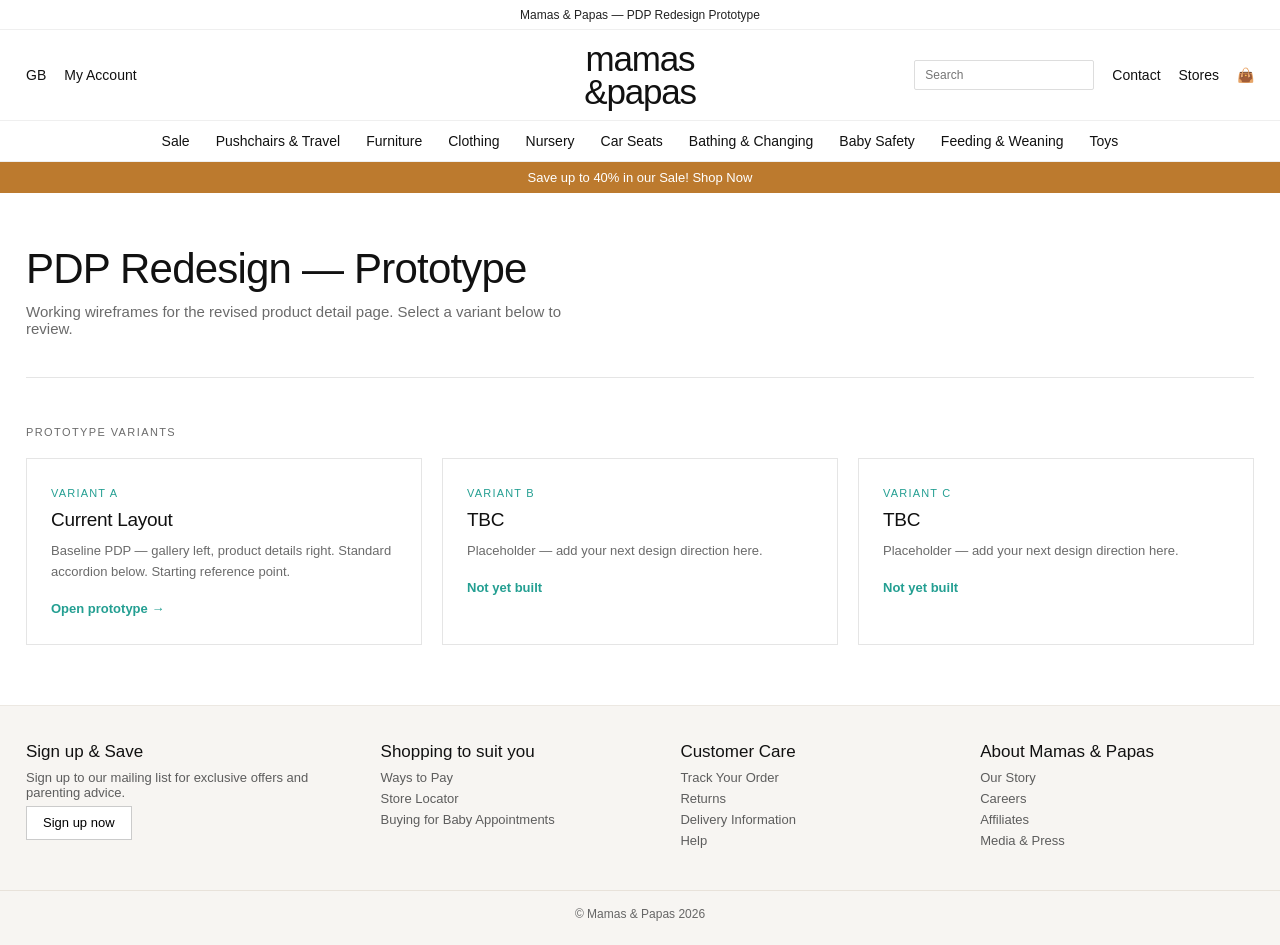
==== index.html @ 8c31c25a "Initial scaffold: shell + PDP wireframe Extracted M&P brand shell (header, nav, footer, minicart) fr" ====
<!doctype html>
<html lang="en">
  <head>
    <meta charset="UTF-8" />
    <meta name="viewport" content="width=device-width, initial-scale=1.0" />
    <title>PDP Redesign – Mamas &amp; Papas Prototype</title>
    <link rel="stylesheet" href="./styles.css" />
    <style>
      .hub-hero {
        padding: 52px 0 40px;
        border-bottom: 1px solid var(--line);
        margin-bottom: 48px;
      }
      .hub-hero h1 {
        font-size: 42px;
        font-weight: 400;
        letter-spacing: -0.8px;
        margin: 0 0 10px;
      }
      .hub-hero p {
        font-size: 15px;
        color: var(--muted);
        margin: 0;
        max-width: 560px;
      }
      .hub-label {
        font-size: 11px;
        text-transform: uppercase;
        letter-spacing: 1.4px;
        color: var(--muted);
        margin-bottom: 20px;
      }
      .variant-grid {
        display: grid;
        grid-template-columns: repeat(3, 1fr);
        gap: 20px;
        margin-bottom: 60px;
      }
      .variant-card {
        border: 1px solid var(--line);
        padding: 28px 24px;
        display: block;
        color: inherit;
        transition: border-color 150ms, box-shadow 150ms;
      }
      .variant-card:hover {
        border-color: var(--teal);
        box-shadow: 0 2px 12px rgba(59,183,169,0.1);
      }
      .variant-card-label {
        font-size: 11px;
        text-transform: uppercase;
        letter-spacing: 1.2px;
        color: var(--teal-dark);
        margin-bottom: 10px;
      }
      .variant-card h3 {
        font-size: 19px;
        font-weight: 500;
        margin: 0 0 10px;
        letter-spacing: -0.3px;
      }
      .variant-card p {
        font-size: 13px;
        color: var(--muted);
        margin: 0;
        line-height: 1.6;
      }
      .variant-card-arrow {
        margin-top: 18px;
        font-size: 13px;
        color: var(--teal-dark);
        font-weight: 600;
      }
      @media (max-width: 768px) {
        .variant-grid { grid-template-columns: 1fr; }
        .hub-hero h1 { font-size: 28px; }
      }
    </style>
  </head>
  <body>
    <div class="site-shell">
      <div class="top-strip">Mamas &amp; Papas — PDP Redesign Prototype</div>
      <header class="header-main">
        <div class="header-left">
          <span>GB</span>
          <span>My Account</span>
        </div>
        <a href="./index.html" class="mobile-hamburger" aria-label="Home">☰</a>
        <div class="site-logo">mamas<br />&papas</div>
        <div class="header-right">
          <span class="mobile-search-icon">🔍</span>
          <input class="search-box" placeholder="Search" />
          <span>Contact</span>
          <span>Stores</span>
          <span class="header-bag-link" data-open-bag-drawer aria-label="View bag">👜</span>
        </div>
      </header>
      <nav class="mega-nav">
        <div class="row">
          <a href="#">Sale</a>
          <a href="#">Pushchairs &amp; Travel</a>
          <a href="#">Furniture</a>
          <a href="#">Clothing</a>
          <a href="#">Nursery</a>
          <a href="#">Car Seats</a>
          <a href="#">Bathing &amp; Changing</a>
          <a href="#">Baby Safety</a>
          <a href="#">Feeding &amp; Weaning</a>
          <a href="#">Toys</a>
        </div>
      </nav>
      <div class="sale-strip">Save up to 40% in our Sale! Shop Now</div>

      <main class="container">
        <div class="hub-hero">
          <h1>PDP Redesign — Prototype</h1>
          <p>Working wireframes for the revised product detail page. Select a variant below to review.</p>
        </div>

        <div class="hub-label">Prototype variants</div>
        <div class="variant-grid">
          <a href="./pdp.html" class="variant-card">
            <div class="variant-card-label">Variant A</div>
            <h3>Current Layout</h3>
            <p>Baseline PDP — gallery left, product details right. Standard accordion below. Starting reference point.</p>
            <div class="variant-card-arrow">Open prototype →</div>
          </a>
          <a href="./pdp-b.html" class="variant-card">
            <div class="variant-card-label">Variant B</div>
            <h3>TBC</h3>
            <p>Placeholder — add your next design direction here.</p>
            <div class="variant-card-arrow">Not yet built</div>
          </a>
          <a href="./pdp-c.html" class="variant-card">
            <div class="variant-card-label">Variant C</div>
            <h3>TBC</h3>
            <p>Placeholder — add your next design direction here.</p>
            <div class="variant-card-arrow">Not yet built</div>
          </a>
        </div>
      </main>

      <footer class="footer">
        <div class="footer-top">
          <div>
            <h4>Sign up &amp; Save</h4>
            <p>Sign up to our mailing list for exclusive offers and parenting advice.</p>
            <button class="pill">Sign up now</button>
          </div>
          <div>
            <h4>Shopping to suit you</h4>
            <ul>
              <li>Ways to Pay</li>
              <li>Store Locator</li>
              <li>Buying for Baby Appointments</li>
            </ul>
          </div>
          <div>
            <h4>Customer Care</h4>
            <ul>
              <li>Track Your Order</li>
              <li>Returns</li>
              <li>Delivery Information</li>
              <li>Help</li>
            </ul>
          </div>
          <div>
            <h4>About Mamas &amp; Papas</h4>
            <ul>
              <li>Our Story</li>
              <li>Careers</li>
              <li>Affiliates</li>
              <li>Media &amp; Press</li>
            </ul>
          </div>
        </div>
        <div class="footer-bottom">© Mamas &amp; Papas 2026</div>
      </footer>
    </div>

    <div class="drawer-overlay" data-close-drawer></div>

    <aside class="bag-drawer">
      <header>
        <span>In My Bag</span>
        <button class="icon-btn" data-close-drawer aria-label="Close">×</button>
      </header>
      <div class="drawer-items">
        <p class="drawer-empty">Your bag is empty.</p>
      </div>
      <div class="drawer-footer">
        <div class="totals">
          <div class="row" style="font-size: 20px"><strong>Total:</strong><strong>£0.00</strong></div>
          <div style="font-size: 13px; color: #666">Delivery calculated at checkout</div>
        </div>
        <a href="#">View Bag</a>
      </div>
    </aside>

    <script src="./app.js"></script>
  </body>
</html>
---- styles.css ----
:root {
  --page-bg: #ffffff;
  --text: #111111;
  --muted: #6b6b6b;
  --line: #e5e5e5;
  --teal: #3bb7a9;
  --teal-dark: #249f92;
  --sale: #d44d4d;
  --promo: #bc7a2e;
  --footer-bg: #f7f5f2;
}

* {
  box-sizing: border-box;
}

html,
body {
  margin: 0;
  padding: 0;
  background: var(--page-bg);
  color: var(--text);
  font-family: "Avenir Next", Avenir, "Helvetica Neue", Helvetica, Arial, sans-serif;
  overflow-x: hidden;
}

a {
  color: inherit;
  text-decoration: none;
}

.site-shell {
  min-width: 0;
}

/* ---- Header ---- */

.top-strip {
  height: 30px;
  border-bottom: 1px solid #efefef;
  display: flex;
  align-items: center;
  justify-content: center;
  font-size: 12px;
  color: #222;
  text-align: center;
  padding: 0 10px;
}

.header-main {
  max-width: 1260px;
  margin: 0 auto;
  height: 90px;
  display: grid;
  grid-template-columns: 1fr auto 1fr;
  align-items: center;
  gap: 16px;
  padding: 0 16px;
}

.header-left,
.header-right {
  display: flex;
  align-items: center;
  gap: 18px;
  font-size: 14px;
}

.header-left {
  justify-content: flex-start;
}

.header-right {
  justify-content: flex-end;
}

.header-bag-link {
  color: inherit;
  text-decoration: none;
  cursor: pointer;
}

.header-bag-link:hover {
  opacity: 0.85;
}

.site-logo {
  text-align: center;
  font-size: 35px;
  line-height: 0.95;
  letter-spacing: -1.2px;
  font-weight: 500;
}

.site-logo small {
  display: block;
  font-size: 12px;
  letter-spacing: 2.2px;
  text-transform: lowercase;
}

.search-box {
  width: 180px;
  border: 1px solid #ddd;
  height: 30px;
  border-radius: 2px;
  font-size: 12px;
  padding: 0 10px;
}

/* ---- Navigation ---- */

.mega-nav {
  border-top: 1px solid #efefef;
  border-bottom: 1px solid #efefef;
  font-size: 14px;
}

.mega-nav .row {
  max-width: 1260px;
  margin: 0 auto;
  display: flex;
  justify-content: center;
  gap: 26px;
  height: 40px;
  align-items: center;
}

.sale-strip {
  background: var(--promo);
  color: #fff;
  text-align: center;
  font-size: 13px;
  padding: 8px 12px;
}

.value-strip {
  border-bottom: 1px solid #f0f0f0;
}

.value-strip .row {
  max-width: 1260px;
  margin: 0 auto;
  height: 48px;
  display: grid;
  grid-template-columns: repeat(4, 1fr);
  align-items: center;
  text-align: center;
  font-size: 13px;
  color: #222;
}

/* ---- Layout utilities ---- */

.container {
  max-width: 1260px;
  margin: 0 auto;
  padding: 0 16px;
}

.breadcrumbs {
  font-size: 12px;
  color: #666;
  margin: 14px 0;
}

.page-title {
  text-align: center;
  font-size: 49px;
  font-weight: 400;
  letter-spacing: -0.8px;
  margin: 18px 0 8px;
}

.subtitle {
  text-align: center;
  font-size: 13px;
  color: #666;
}

.pills {
  display: flex;
  justify-content: center;
  gap: 10px;
  margin: 24px 0 20px;
  flex-wrap: wrap;
}

.pill {
  border: 1px solid #cbcbcb;
  height: 34px;
  padding: 0 16px;
  display: inline-flex;
  align-items: center;
  font-size: 13px;
  background: #fff;
  white-space: nowrap;
  cursor: pointer;
}

/* ---- Product cards (carousel / recs) ---- */

.product-grid {
  display: grid;
  grid-template-columns: repeat(4, minmax(0, 1fr));
  gap: 28px 18px;
}

.card {
  position: relative;
}

.card-link {
  position: absolute;
  inset: 0;
  z-index: 1;
}

.card .tag {
  position: absolute;
  top: 8px;
  left: 8px;
  background: #d63b3b;
  color: #fff;
  font-size: 11px;
  padding: 3px 6px;
  font-weight: 500;
}

.card .tag-new {
  background-color: #ecac2d;
  color: #3d3e45;
}

.card img {
  width: 100%;
  height: 210px;
  object-fit: cover;
  display: block;
  background: #f4f4f4;
}

.brand {
  color: #6c6c6c;
  font-size: 11px;
  margin-top: 8px;
}

.name {
  font-size: 14px;
  line-height: 1.35;
  margin: 2px 0 4px;
}

.price-row {
  display: flex;
  gap: 6px;
  align-items: baseline;
  font-size: 16px;
}

.old-price {
  text-decoration: line-through;
  color: #888;
  font-size: 14px;
}

.save {
  color: var(--sale);
  font-size: 14px;
}

.rating {
  font-size: 12px;
  color: #333;
  margin-top: 6px;
}

/* ---- PDP layout ---- */

.pdp-layout {
  display: grid;
  grid-template-columns: 640px 470px;
  gap: 66px;
  margin-top: 20px;
}

.gallery-main {
  width: 100%;
  height: 700px;
  border: 1px solid #f0f0f0;
  background: #f9f8f7;
  overflow: hidden;
}

.gallery-main img {
  width: 100%;
  height: 100%;
  object-fit: cover;
}

.thumbs {
  display: flex;
  gap: 10px;
  margin-top: 10px;
}

.thumbs img {
  width: 80px;
  height: 80px;
  object-fit: cover;
  border: 1px solid #ddd;
  cursor: pointer;
}

.thumbs img.is-active {
  border-color: var(--teal);
}

.pdp-brand {
  text-transform: uppercase;
  letter-spacing: 1.5px;
  font-size: 11px;
  color: #555;
}

.pdp-title {
  font-size: 39px;
  font-weight: 400;
  line-height: 1.05;
  margin: 8px 0 14px;
  letter-spacing: -0.8px;
}

.pdp-price {
  font-size: 44px;
  line-height: 1;
  margin: 6px 0;
}

.pdp-price .old-price {
  font-size: 20px;
  margin-left: 6px;
  vertical-align: baseline;
}

.pdp-price .save {
  font-size: 16px;
  margin-top: 4px;
}

.stock {
  margin-top: 12px;
  display: flex;
  align-items: center;
  gap: 8px;
  color: #212121;
  font-size: 14px;
}

.stock .dot {
  width: 10px;
  height: 10px;
  background: #2bb24b;
  border-radius: 50%;
  flex-shrink: 0;
}

.stock .dot-amber {
  background: #e8a020;
}

/* ---- Variant selectors ---- */

.variant-block {
  margin-top: 20px;
}

.variant-label {
  font-size: 13px;
  color: #555;
  margin-bottom: 10px;
}

.variant-label strong {
  color: #111;
}

.colour-swatches {
  display: flex;
  gap: 10px;
  flex-wrap: wrap;
}

.swatch {
  width: 36px;
  height: 36px;
  border-radius: 50%;
  border: 2px solid transparent;
  cursor: pointer;
  outline: 2px solid transparent;
  outline-offset: 2px;
  transition: outline-color 120ms;
}

.swatch.is-active {
  outline-color: var(--teal);
}

.swatch-text-list {
  display: flex;
  gap: 8px;
  flex-wrap: wrap;
}

.swatch-text {
  border: 1px solid #ccc;
  padding: 6px 14px;
  font-size: 13px;
  cursor: pointer;
  background: #fff;
  transition: border-color 120ms;
}

.swatch-text.is-active {
  border-color: var(--teal);
  background: #f0faf8;
}

.swatch-text.is-unavailable {
  color: #bbb;
  cursor: not-allowed;
  position: relative;
  overflow: hidden;
}

/* ---- Qty + CTA ---- */

.size-block {
  margin-top: 20px;
}

.size-label {
  font-size: 12px;
  margin-bottom: 8px;
  color: #555;
}

.size-picker {
  border: 1px solid #ddd;
  height: 40px;
  width: 250px;
  font-size: 13px;
  padding: 0 10px;
}

.qty-row {
  display: flex;
  align-items: center;
  gap: 10px;
  margin-top: 14px;
}

.stepper {
  width: 106px;
  height: 42px;
  border: 1px solid #ccc;
  display: grid;
  grid-template-columns: 34px 1fr 34px;
  align-items: center;
}

.stepper button {
  border: 0;
  background: transparent;
  font-size: 18px;
  cursor: pointer;
}

.stepper span {
  text-align: center;
  font-size: 14px;
}

.btn-primary {
  border: 0;
  background: var(--teal);
  color: #fff;
  height: 44px;
  min-width: 300px;
  font-size: 15px;
  cursor: pointer;
  font-family: inherit;
}

.btn-primary:hover {
  background: var(--teal-dark);
}

.btn-secondary {
  margin-top: 10px;
  border: 1px solid #d5d5d5;
  background: #fff;
  color: #222;
  height: 40px;
  min-width: 300px;
  font-size: 13px;
  cursor: pointer;
  display: block;
  width: 100%;
  font-family: inherit;
}

.btn-secondary:hover {
  border-color: #aaa;
}

/* ---- Accordion ---- */

.accordion {
  border-top: 1px solid var(--line);
  margin-top: 34px;
}

.acc-item {
  border-bottom: 1px solid var(--line);
  padding: 14px 0;
  cursor: pointer;
}

.acc-item h4 {
  margin: 0;
  font-size: 14px;
  font-weight: 500;
  display: flex;
  justify-content: space-between;
  align-items: center;
}

.acc-item h4::after {
  content: "+";
  color: #999;
  font-size: 18px;
  font-weight: 300;
  flex-shrink: 0;
  margin-left: 12px;
}

.acc-item.is-open h4::after {
  content: "−";
}

.acc-body {
  display: none;
  padding-top: 10px;
}

.acc-item.is-open .acc-body {
  display: block;
}

.acc-item ul {
  margin: 6px 0 0 16px;
  padding: 0;
  color: #3f3f3f;
  font-size: 13px;
  line-height: 1.6;
}

.acc-item p {
  margin: 0;
  font-size: 13px;
  color: #3f3f3f;
  line-height: 1.7;
}

/* ---- Carousel / recs ---- */

.carousel {
  margin: 78px 0 52px;
}

.carousel h3 {
  text-align: center;
  font-size: 50px;
  font-weight: 400;
  letter-spacing: -0.8px;
  margin: 0 0 26px;
}

.carousel-row {
  display: grid;
  grid-template-columns: repeat(5, 1fr);
  gap: 16px;
}

.carousel .card img {
  height: 192px;
}

/* ---- Footer ---- */

.footer {
  margin-top: 30px;
  background: var(--footer-bg);
  border-top: 1px solid #ece8e2;
}

.footer-top {
  max-width: 1260px;
  margin: 0 auto;
  display: grid;
  grid-template-columns: 1.2fr 1fr 1fr 1fr;
  gap: 26px;
  padding: 36px 16px;
}

.footer h4 {
  margin: 0 0 8px;
  font-size: 17px;
  font-weight: 400;
}

.footer p,
.footer li {
  font-size: 13px;
  color: #5d5d5d;
  margin: 6px 0;
}

.footer ul {
  margin: 0;
  padding: 0;
  list-style: none;
}

.footer-bottom {
  border-top: 1px solid #e8e2da;
  text-align: center;
  font-size: 12px;
  color: #666;
  padding: 16px 0 24px;
}

/* ---- Bag drawer (minicart) ---- */

.drawer-overlay {
  position: fixed;
  inset: 0;
  background: rgba(0, 0, 0, 0.55);
  display: none;
  z-index: 25;
}

.bag-drawer {
  position: fixed;
  top: 0;
  right: -402px;
  width: 402px;
  height: 100vh;
  background: #fff;
  z-index: 40;
  transition: right 220ms ease;
  border-left: 1px solid #ddd;
  display: flex;
  flex-direction: column;
}

.bag-drawer header {
  padding: 20px;
  border-bottom: 1px solid var(--line);
  display: flex;
  justify-content: space-between;
  align-items: center;
  font-size: 30px;
  font-weight: 400;
}

.drawer-items {
  padding: 10px 16px;
  flex: 1;
  overflow: auto;
}

.drawer-empty {
  padding: 1.5rem;
  text-align: center;
  color: var(--muted);
  font-size: 14px;
}

.drawer-item {
  display: grid;
  grid-template-columns: 82px 1fr;
  gap: 12px;
  border-bottom: 1px solid #eee;
  padding: 12px 0;
}

.drawer-item img {
  width: 82px;
  height: 98px;
  object-fit: cover;
  background: #f4f4f4;
}

.drawer-footer {
  border-top: 1px solid var(--line);
  padding: 14px 16px 18px;
}

.drawer-footer .totals {
  font-size: 14px;
}

.drawer-footer .totals .row {
  display: flex;
  justify-content: space-between;
  margin-bottom: 8px;
}

.drawer-footer a {
  margin-top: 10px;
  display: block;
  text-align: center;
  background: var(--teal);
  color: #fff;
  height: 42px;
  line-height: 42px;
  font-size: 14px;
}

.drawer-footer a:hover {
  background: var(--teal-dark);
}

body.drawer-open .drawer-overlay {
  display: block;
}

body.drawer-open .bag-drawer {
  right: 0;
}

.icon-btn {
  border: 0;
  background: transparent;
  cursor: pointer;
  font-size: 28px;
  line-height: 1;
}

/* ---- Mobile overrides ---- */

.mobile-hamburger {
  display: none;
  font-size: 24px;
  cursor: pointer;
  margin-right: 4px;
  color: inherit;
  text-decoration: none;
}

.mobile-search-icon {
  display: none;
  font-size: 20px;
  cursor: pointer;
}

@media (max-width: 768px) {
  .bag-drawer {
    width: 100vw;
    right: -100vw;
  }

  .header-main {
    grid-template-columns: auto 1fr auto;
    gap: 8px;
  }

  .header-left {
    display: none;
  }

  .mobile-hamburger {
    display: block;
  }

  .site-logo {
    font-size: 24px;
  }

  .site-logo small {
    display: none;
  }

  .search-box {
    display: none;
  }

  .mobile-search-icon {
    display: block;
  }

  .header-right span:not(:last-child) {
    display: none;
  }

  .header-right {
    gap: 14px;
  }

  .mega-nav {
    display: none;
  }

  .value-strip {
    display: none;
  }

  .product-grid {
    grid-template-columns: 1fr 1fr;
    gap: 16px 12px;
  }

  .card img {
    height: auto;
    aspect-ratio: 1 / 1;
  }

  .pdp-layout {
    grid-template-columns: 1fr;
    gap: 24px;
    max-width: 100%;
    overflow: hidden;
  }

  .pdp-layout > * {
    min-width: 0;
    max-width: 100%;
  }

  .gallery-main {
    height: auto;
    aspect-ratio: 1 / 1;
  }

  .thumbs {
    overflow-x: auto;
    padding-bottom: 8px;
  }

  .pdp-title {
    font-size: 22px;
  }

  .pdp-price {
    font-size: 26px;
  }

  .pdp-price .old-price {
    font-size: 16px;
  }

  .stock {
    font-size: 13px;
    flex-wrap: wrap;
  }

  .qty-row {
    flex-direction: column;
    align-items: stretch;
  }

  .stepper {
    width: 100%;
  }

  .btn-primary,
  .btn-secondary {
    min-width: 0;
    width: 100%;
  }

  .carousel-row {
    grid-template-columns: 1fr 1fr;
  }

  .carousel h3 {
    font-size: 32px;
  }

  .footer-top {
    grid-template-columns: 1fr;
    gap: 30px;
    text-align: center;
  }

  .footer h4 {
    border-bottom: 1px solid #e5e5e5;
    padding-bottom: 8px;
    margin-bottom: 12px;
  }
}
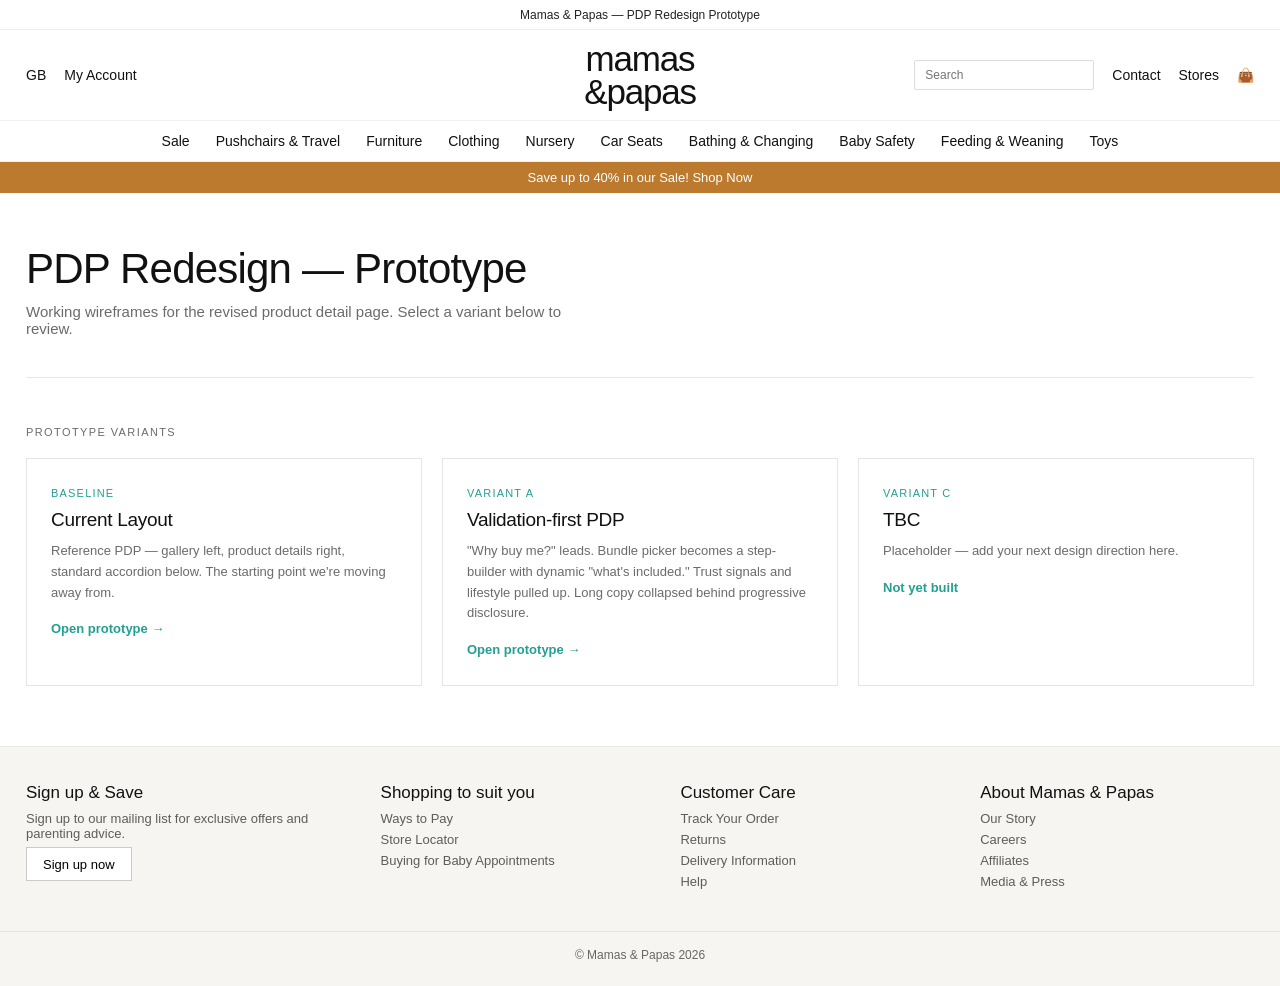
==== commit fe3ad135: "Add Variant A: validation-first PDP Reorders the buybox to lead with "Why buy me?" before commerce. " ====
--- a/index.html
+++ b/index.html
@@ -121,16 +121,16 @@
         <div class="hub-label">Prototype variants</div>
         <div class="variant-grid">
           <a href="./pdp.html" class="variant-card">
-            <div class="variant-card-label">Variant A</div>
+            <div class="variant-card-label">Baseline</div>
             <h3>Current Layout</h3>
-            <p>Baseline PDP — gallery left, product details right. Standard accordion below. Starting reference point.</p>
+            <p>Reference PDP — gallery left, product details right, standard accordion below. The starting point we're moving away from.</p>
             <div class="variant-card-arrow">Open prototype →</div>
           </a>
           <a href="./pdp-b.html" class="variant-card">
-            <div class="variant-card-label">Variant B</div>
-            <h3>TBC</h3>
-            <p>Placeholder — add your next design direction here.</p>
-            <div class="variant-card-arrow">Not yet built</div>
+            <div class="variant-card-label">Variant A</div>
+            <h3>Validation-first PDP</h3>
+            <p>"Why buy me?" leads. Bundle picker becomes a step-builder with dynamic "what's included." Trust signals and lifestyle pulled up. Long copy collapsed behind progressive disclosure.</p>
+            <div class="variant-card-arrow">Open prototype →</div>
           </a>
           <a href="./pdp-c.html" class="variant-card">
             <div class="variant-card-label">Variant C</div>
--- a/styles.css
+++ b/styles.css
@@ -750,6 +750,453 @@
   line-height: 1;
 }
 
+/* ---- Validation-first PDP additions ---- */
+
+.pdp-title-concise {
+  font-size: 32px;
+  font-weight: 400;
+  letter-spacing: -0.6px;
+  line-height: 1.1;
+  margin: 6px 0 12px;
+}
+
+.rating-row {
+  display: flex;
+  align-items: center;
+  gap: 10px;
+  font-size: 13px;
+  color: #555;
+  margin-bottom: 14px;
+}
+
+.rating-row .stars {
+  color: #f5a623;
+  letter-spacing: 1px;
+}
+
+.rating-row a {
+  color: var(--teal-dark);
+  text-decoration: underline;
+}
+
+.price-block {
+  margin: 6px 0 18px;
+}
+
+.price-main {
+  font-size: 36px;
+  line-height: 1;
+  font-weight: 400;
+}
+
+.price-from {
+  font-size: 13px;
+  color: var(--muted);
+  font-weight: 400;
+  margin-right: 4px;
+}
+
+.price-sub {
+  margin-top: 6px;
+  font-size: 13px;
+  color: #555;
+}
+
+.why-buy-me {
+  margin-top: 8px;
+  padding: 18px 20px;
+  background: #f9f8f7;
+  border: 1px solid #ede9e3;
+}
+
+.why-buy-me h4 {
+  margin: 0 0 12px;
+  font-size: 12px;
+  font-weight: 600;
+  letter-spacing: 1.2px;
+  text-transform: uppercase;
+  color: #555;
+}
+
+.why-buy-me ul {
+  list-style: none;
+  margin: 0;
+  padding: 0;
+  display: grid;
+  gap: 8px;
+}
+
+.why-buy-me li {
+  display: flex;
+  align-items: flex-start;
+  gap: 10px;
+  font-size: 14px;
+  color: #222;
+  line-height: 1.45;
+}
+
+.why-buy-me li::before {
+  content: "✓";
+  color: var(--teal-dark);
+  font-weight: 700;
+  flex-shrink: 0;
+  margin-top: 1px;
+}
+
+.config-builder {
+  display: flex;
+  flex-direction: column;
+  gap: 8px;
+  margin-top: 10px;
+}
+
+.config-option {
+  display: grid;
+  grid-template-columns: 22px 1fr auto;
+  gap: 14px;
+  align-items: center;
+  padding: 14px 16px;
+  border: 1px solid #ddd;
+  background: #fff;
+  cursor: pointer;
+  transition: border-color 120ms, background 120ms;
+  font-family: inherit;
+  text-align: left;
+}
+
+.config-option:hover {
+  border-color: #999;
+}
+
+.config-option.is-active {
+  border-color: var(--teal);
+  background: #f8fcfb;
+  box-shadow: inset 0 0 0 1px var(--teal);
+}
+
+.config-option-marker {
+  width: 18px;
+  height: 18px;
+  border-radius: 50%;
+  border: 2px solid #ccc;
+  position: relative;
+  flex-shrink: 0;
+}
+
+.config-option.is-active .config-option-marker {
+  border-color: var(--teal);
+}
+
+.config-option.is-active .config-option-marker::after {
+  content: "";
+  position: absolute;
+  inset: 2px;
+  background: var(--teal);
+  border-radius: 50%;
+}
+
+.config-option-content {
+  min-width: 0;
+}
+
+.config-option-title {
+  font-size: 14px;
+  font-weight: 600;
+  color: #111;
+}
+
+.config-option-desc {
+  font-size: 12px;
+  color: #666;
+  margin-top: 2px;
+  line-height: 1.4;
+}
+
+.config-option-price {
+  font-size: 15px;
+  font-weight: 600;
+  color: #111;
+  flex-shrink: 0;
+}
+
+.whats-included {
+  margin-top: 14px;
+  padding: 14px 16px;
+  border: 1px solid var(--line);
+  background: #fff;
+}
+
+.whats-included[hidden] {
+  display: none;
+}
+
+.whats-included-head {
+  display: flex;
+  justify-content: space-between;
+  align-items: baseline;
+  margin-bottom: 10px;
+}
+
+.whats-included-head h4 {
+  margin: 0;
+  font-size: 12px;
+  font-weight: 600;
+  letter-spacing: 1.2px;
+  text-transform: uppercase;
+  color: #555;
+}
+
+.whats-included-head .muted {
+  font-size: 12px;
+  color: #888;
+  text-transform: none;
+  letter-spacing: 0;
+  font-weight: 400;
+}
+
+.whats-included ul {
+  list-style: none;
+  margin: 0;
+  padding: 0;
+  display: grid;
+  gap: 6px;
+}
+
+.whats-included li {
+  display: flex;
+  align-items: center;
+  gap: 10px;
+  font-size: 13px;
+  color: #444;
+}
+
+.whats-included li::before {
+  content: "•";
+  color: var(--teal);
+  font-weight: 700;
+}
+
+.payment-options {
+  margin-top: 18px;
+  padding-top: 14px;
+  border-top: 1px solid var(--line);
+  font-size: 12px;
+  color: #555;
+  line-height: 1.7;
+}
+
+.payment-options p {
+  margin: 4px 0;
+}
+
+.payment-options strong {
+  color: #111;
+}
+
+.trust-strip {
+  display: grid;
+  grid-template-columns: repeat(4, 1fr);
+  gap: 0;
+  border-top: 1px solid var(--line);
+  border-bottom: 1px solid var(--line);
+  margin-top: 56px;
+  background: #fafaf8;
+}
+
+.trust-strip-item {
+  text-align: center;
+  padding: 22px 16px;
+  font-size: 13px;
+  color: #333;
+  border-right: 1px solid var(--line);
+}
+
+.trust-strip-item:last-child {
+  border-right: 0;
+}
+
+.trust-strip-item .icon {
+  font-size: 26px;
+  display: block;
+  margin-bottom: 8px;
+}
+
+.trust-strip-item strong {
+  display: block;
+  font-size: 14px;
+  font-weight: 600;
+  margin-bottom: 2px;
+}
+
+.trust-strip-item span {
+  font-size: 12px;
+  color: var(--muted);
+}
+
+.lifestyle-hero {
+  margin: 60px 0 0;
+  display: grid;
+  grid-template-columns: 1fr 1fr;
+  align-items: stretch;
+  background: #f5f3ef;
+}
+
+.lifestyle-hero-img {
+  overflow: hidden;
+}
+
+.lifestyle-hero-img img {
+  width: 100%;
+  height: 100%;
+  min-height: 460px;
+  object-fit: cover;
+  display: block;
+}
+
+.lifestyle-hero-text {
+  padding: 56px 64px;
+  display: flex;
+  flex-direction: column;
+  justify-content: center;
+}
+
+.lifestyle-hero-text .eyebrow {
+  font-size: 11px;
+  text-transform: uppercase;
+  letter-spacing: 1.6px;
+  color: var(--teal-dark);
+  margin-bottom: 12px;
+  font-weight: 600;
+}
+
+.lifestyle-hero-text h2 {
+  font-size: 42px;
+  font-weight: 400;
+  margin: 0 0 18px;
+  letter-spacing: -0.6px;
+  line-height: 1.1;
+}
+
+.lifestyle-hero-text p {
+  font-size: 15px;
+  line-height: 1.65;
+  color: #444;
+  margin: 0 0 18px;
+}
+
+.lifestyle-gallery {
+  display: grid;
+  grid-template-columns: repeat(3, 1fr);
+  gap: 18px;
+  margin-top: 60px;
+}
+
+.lifestyle-tile img {
+  width: 100%;
+  height: 280px;
+  object-fit: cover;
+  display: block;
+}
+
+.lifestyle-tile h3 {
+  font-size: 22px;
+  font-weight: 400;
+  margin: 18px 0 6px;
+  letter-spacing: -0.3px;
+}
+
+.lifestyle-tile p {
+  font-size: 13px;
+  color: #555;
+  margin: 0;
+  line-height: 1.6;
+}
+
+.reviews-summary {
+  margin-top: 60px;
+  padding: 36px 0;
+  border-top: 1px solid var(--line);
+  border-bottom: 1px solid var(--line);
+}
+
+.reviews-summary-head {
+  display: flex;
+  justify-content: space-between;
+  align-items: baseline;
+  margin-bottom: 26px;
+  flex-wrap: wrap;
+  gap: 12px;
+}
+
+.reviews-summary-head h2 {
+  font-size: 28px;
+  font-weight: 400;
+  margin: 0;
+  letter-spacing: -0.4px;
+}
+
+.reviews-summary-stats {
+  font-size: 14px;
+  color: #555;
+}
+
+.reviews-summary-stats .stars {
+  color: #f5a623;
+  letter-spacing: 1.4px;
+  margin-right: 8px;
+}
+
+.reviews-summary-stats strong {
+  color: #111;
+  font-size: 16px;
+}
+
+.reviews-summary-link {
+  font-size: 13px;
+  color: var(--teal-dark);
+  text-decoration: underline;
+  font-weight: 600;
+  cursor: pointer;
+}
+
+.reviews-grid {
+  display: grid;
+  grid-template-columns: repeat(3, 1fr);
+  gap: 18px;
+}
+
+.review-card {
+  border: 1px solid var(--line);
+  padding: 22px;
+  background: #fff;
+}
+
+.review-card .stars {
+  color: #f5a623;
+  font-size: 13px;
+  letter-spacing: 1.4px;
+  margin-bottom: 10px;
+}
+
+.review-card .review-title {
+  font-size: 14px;
+  font-weight: 600;
+  margin-bottom: 8px;
+  color: #111;
+}
+
+.review-card .review-body {
+  font-size: 13px;
+  color: #444;
+  line-height: 1.55;
+  margin-bottom: 12px;
+}
+
+.review-card .review-author {
+  font-size: 12px;
+  color: #888;
+}
+
 /* ---- Mobile overrides ---- */
 
 .mobile-hamburger {
@@ -901,4 +1348,70 @@
     padding-bottom: 8px;
     margin-bottom: 12px;
   }
-}
+
+  .pdp-title-concise {
+    font-size: 24px;
+  }
+
+  .price-main {
+    font-size: 28px;
+  }
+
+  .trust-strip {
+    grid-template-columns: 1fr 1fr;
+  }
+
+  .trust-strip-item:nth-child(2n) {
+    border-right: 0;
+  }
+
+  .trust-strip-item:nth-child(-n+2) {
+    border-bottom: 1px solid var(--line);
+  }
+
+  .lifestyle-hero {
+    grid-template-columns: 1fr;
+  }
+
+  .lifestyle-hero-img img {
+    min-height: 280px;
+    height: 280px;
+  }
+
+  .lifestyle-hero-text {
+    padding: 28px 20px;
+  }
+
+  .lifestyle-hero-text h2 {
+    font-size: 26px;
+  }
+
+  .lifestyle-gallery {
+    grid-template-columns: 1fr;
+  }
+
+  .reviews-grid {
+    grid-template-columns: 1fr;
+  }
+
+  .config-option {
+    grid-template-columns: 22px 1fr;
+    grid-template-rows: auto auto;
+  }
+
+  .config-option-content {
+    grid-row: 1;
+    grid-column: 2;
+  }
+
+  .config-option-price {
+    grid-column: 2;
+    grid-row: 2;
+    text-align: left;
+    margin-top: 4px;
+  }
+
+  .config-option-marker {
+    grid-row: 1 / span 2;
+  }
+}
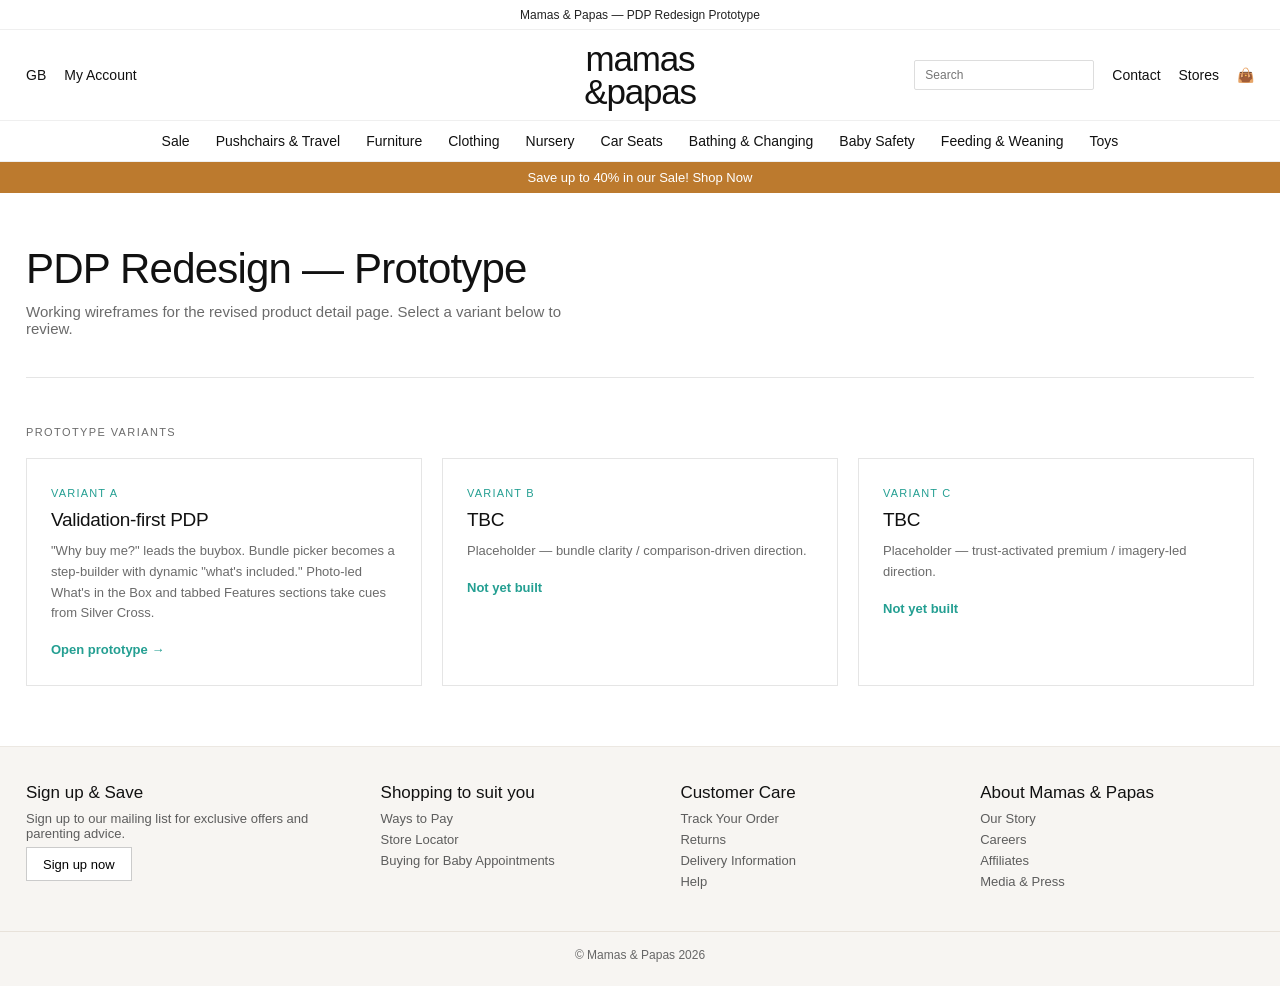
==== commit 268d2986: "Add Silver Cross-style What's in the Box and Features sections; drop baseline - Rich photo-grid "Wha" ====
--- a/index.html
+++ b/index.html
@@ -120,22 +120,22 @@
 
         <div class="hub-label">Prototype variants</div>
         <div class="variant-grid">
-          <a href="./pdp.html" class="variant-card">
-            <div class="variant-card-label">Baseline</div>
-            <h3>Current Layout</h3>
-            <p>Reference PDP — gallery left, product details right, standard accordion below. The starting point we're moving away from.</p>
-            <div class="variant-card-arrow">Open prototype →</div>
-          </a>
           <a href="./pdp-b.html" class="variant-card">
             <div class="variant-card-label">Variant A</div>
             <h3>Validation-first PDP</h3>
-            <p>"Why buy me?" leads. Bundle picker becomes a step-builder with dynamic "what's included." Trust signals and lifestyle pulled up. Long copy collapsed behind progressive disclosure.</p>
+            <p>"Why buy me?" leads the buybox. Bundle picker becomes a step-builder with dynamic "what's included." Photo-led What's in the Box and tabbed Features sections take cues from Silver Cross.</p>
             <div class="variant-card-arrow">Open prototype →</div>
           </a>
           <a href="./pdp-c.html" class="variant-card">
+            <div class="variant-card-label">Variant B</div>
+            <h3>TBC</h3>
+            <p>Placeholder — bundle clarity / comparison-driven direction.</p>
+            <div class="variant-card-arrow">Not yet built</div>
+          </a>
+          <a href="./pdp-d.html" class="variant-card">
             <div class="variant-card-label">Variant C</div>
             <h3>TBC</h3>
-            <p>Placeholder — add your next design direction here.</p>
+            <p>Placeholder — trust-activated premium / imagery-led direction.</p>
             <div class="variant-card-arrow">Not yet built</div>
           </a>
         </div>
--- a/styles.css
+++ b/styles.css
@@ -1197,6 +1197,135 @@
   color: #888;
 }
 
+/* ---- Rich "What's in the box" grid (Silver Cross style) ---- */
+
+.section-block {
+  margin-top: 80px;
+}
+
+.section-block-head {
+  text-align: center;
+  margin-bottom: 36px;
+}
+
+.section-block-head h2 {
+  font-size: 36px;
+  font-weight: 400;
+  letter-spacing: -0.5px;
+  margin: 0 0 8px;
+}
+
+.section-block-head p {
+  font-size: 14px;
+  color: var(--muted);
+  margin: 0;
+}
+
+.whats-included-grid {
+  display: grid;
+  grid-template-columns: repeat(3, 1fr);
+  gap: 36px 28px;
+}
+
+.wi-card img {
+  width: 100%;
+  aspect-ratio: 4 / 3;
+  object-fit: cover;
+  background: #f5f3ef;
+  display: block;
+  margin-bottom: 16px;
+}
+
+.wi-card h4 {
+  font-size: 16px;
+  font-weight: 600;
+  margin: 0 0 6px;
+  color: #111;
+  letter-spacing: -0.1px;
+}
+
+.wi-card p {
+  font-size: 13px;
+  color: #555;
+  line-height: 1.55;
+  margin: 0;
+}
+
+.wi-card-note {
+  margin-top: 32px;
+  text-align: center;
+  font-size: 12px;
+  color: var(--muted);
+  font-style: italic;
+}
+
+/* ---- Features section with component tabs ---- */
+
+.features-tabs {
+  display: flex;
+  justify-content: center;
+  gap: 0;
+  border-bottom: 1px solid var(--line);
+  margin: 0 0 40px;
+}
+
+.features-tab {
+  background: none;
+  border: 0;
+  padding: 14px 28px;
+  font-size: 14px;
+  color: #777;
+  cursor: pointer;
+  font-family: inherit;
+  border-bottom: 2px solid transparent;
+  margin-bottom: -1px;
+  transition: color 120ms;
+}
+
+.features-tab:hover {
+  color: #333;
+}
+
+.features-tab.is-active {
+  color: #111;
+  font-weight: 600;
+  border-bottom-color: var(--teal);
+}
+
+.features-panel[hidden] {
+  display: none;
+}
+
+.features-grid {
+  display: grid;
+  grid-template-columns: repeat(3, 1fr);
+  gap: 36px 28px;
+}
+
+.feature-card img {
+  width: 100%;
+  aspect-ratio: 4 / 3;
+  object-fit: cover;
+  background: #f5f3ef;
+  display: block;
+  margin-bottom: 14px;
+}
+
+.feature-card h4 {
+  font-size: 15px;
+  font-weight: 600;
+  margin: 0 0 6px;
+  color: #111;
+  letter-spacing: -0.1px;
+}
+
+.feature-card p {
+  font-size: 13px;
+  color: #555;
+  line-height: 1.55;
+  margin: 0;
+}
+
 /* ---- Mobile overrides ---- */
 
 .mobile-hamburger {
@@ -1414,4 +1543,35 @@
   .config-option-marker {
     grid-row: 1 / span 2;
   }
-}
+
+  .section-block {
+    margin-top: 56px;
+  }
+
+  .section-block-head h2 {
+    font-size: 26px;
+  }
+
+  .whats-included-grid,
+  .features-grid {
+    grid-template-columns: repeat(2, 1fr);
+    gap: 22px 14px;
+  }
+
+  .features-tabs {
+    overflow-x: auto;
+    justify-content: flex-start;
+    margin-bottom: 28px;
+    scrollbar-width: none;
+  }
+
+  .features-tabs::-webkit-scrollbar {
+    display: none;
+  }
+
+  .features-tab {
+    padding: 12px 18px;
+    white-space: nowrap;
+    flex-shrink: 0;
+  }
+}
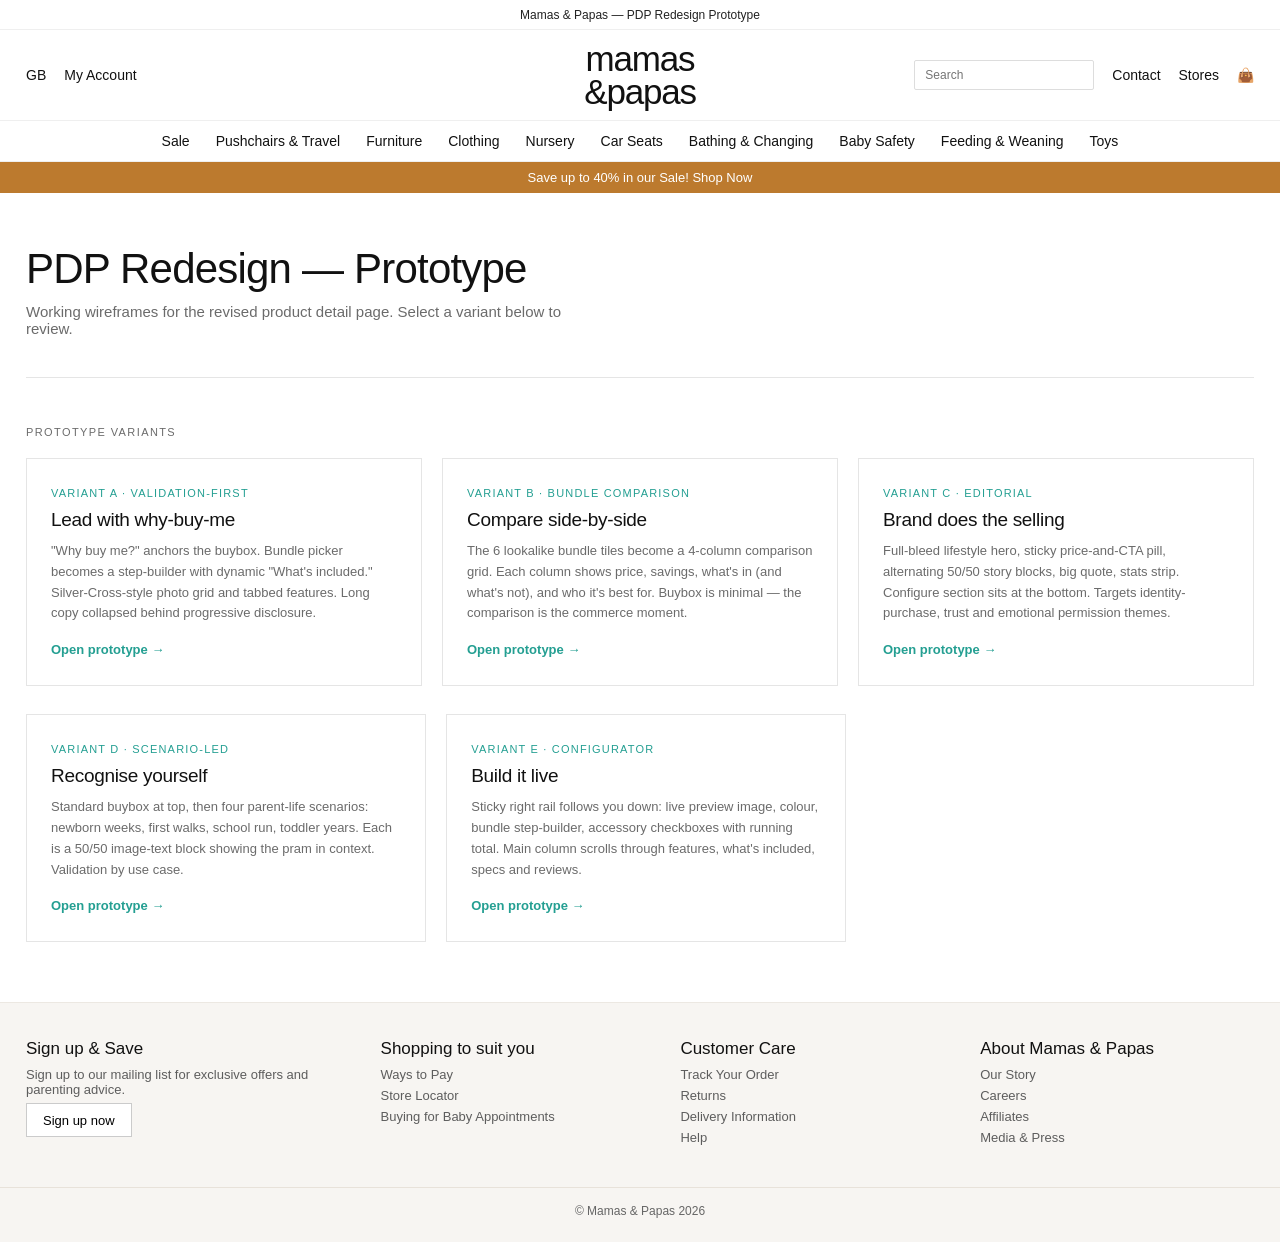
==== commit 8b2164d9: "Add Variants B–E (4 new PDP design directions) Variant B (pdp-c.html) — Bundle comparison-led   Side" ====
--- a/index.html
+++ b/index.html
@@ -34,6 +34,11 @@
         display: grid;
         grid-template-columns: repeat(3, 1fr);
         gap: 20px;
+        margin-bottom: 28px;
+      }
+      .variant-grid + .variant-grid {
+        grid-template-columns: repeat(2, 1fr);
+        max-width: calc(66% + 10px);
         margin-bottom: 60px;
       }
       .variant-card {
@@ -121,22 +126,36 @@
         <div class="hub-label">Prototype variants</div>
         <div class="variant-grid">
           <a href="./pdp-b.html" class="variant-card">
-            <div class="variant-card-label">Variant A</div>
-            <h3>Validation-first PDP</h3>
-            <p>"Why buy me?" leads the buybox. Bundle picker becomes a step-builder with dynamic "what's included." Photo-led What's in the Box and tabbed Features sections take cues from Silver Cross.</p>
+            <div class="variant-card-label">Variant A · Validation-first</div>
+            <h3>Lead with why-buy-me</h3>
+            <p>"Why buy me?" anchors the buybox. Bundle picker becomes a step-builder with dynamic "What's included." Silver-Cross-style photo grid and tabbed features. Long copy collapsed behind progressive disclosure.</p>
             <div class="variant-card-arrow">Open prototype →</div>
           </a>
           <a href="./pdp-c.html" class="variant-card">
-            <div class="variant-card-label">Variant B</div>
-            <h3>TBC</h3>
-            <p>Placeholder — bundle clarity / comparison-driven direction.</p>
-            <div class="variant-card-arrow">Not yet built</div>
+            <div class="variant-card-label">Variant B · Bundle comparison</div>
+            <h3>Compare side-by-side</h3>
+            <p>The 6 lookalike bundle tiles become a 4-column comparison grid. Each column shows price, savings, what's in (and what's not), and who it's best for. Buybox is minimal — the comparison is the commerce moment.</p>
+            <div class="variant-card-arrow">Open prototype →</div>
           </a>
           <a href="./pdp-d.html" class="variant-card">
-            <div class="variant-card-label">Variant C</div>
-            <h3>TBC</h3>
-            <p>Placeholder — trust-activated premium / imagery-led direction.</p>
-            <div class="variant-card-arrow">Not yet built</div>
+            <div class="variant-card-label">Variant C · Editorial</div>
+            <h3>Brand does the selling</h3>
+            <p>Full-bleed lifestyle hero, sticky price-and-CTA pill, alternating 50/50 story blocks, big quote, stats strip. Configure section sits at the bottom. Targets identity-purchase, trust and emotional permission themes.</p>
+            <div class="variant-card-arrow">Open prototype →</div>
+          </a>
+        </div>
+        <div class="variant-grid">
+          <a href="./pdp-e.html" class="variant-card">
+            <div class="variant-card-label">Variant D · Scenario-led</div>
+            <h3>Recognise yourself</h3>
+            <p>Standard buybox at top, then four parent-life scenarios: newborn weeks, first walks, school run, toddler years. Each is a 50/50 image-text block showing the pram in context. Validation by use case.</p>
+            <div class="variant-card-arrow">Open prototype →</div>
+          </a>
+          <a href="./pdp-f.html" class="variant-card">
+            <div class="variant-card-label">Variant E · Configurator</div>
+            <h3>Build it live</h3>
+            <p>Sticky right rail follows you down: live preview image, colour, bundle step-builder, accessory checkboxes with running total. Main column scrolls through features, what's included, specs and reviews.</p>
+            <div class="variant-card-arrow">Open prototype →</div>
           </a>
         </div>
       </main>
--- a/styles.css
+++ b/styles.css
@@ -1326,6 +1326,747 @@
   margin: 0;
 }
 
+/* ============================================================
+   VARIANT B — Bundle comparison-led
+   ============================================================ */
+
+.bundle-compare-intro {
+  text-align: center;
+  margin: 36px auto 28px;
+  max-width: 720px;
+}
+
+.bundle-compare-intro h2 {
+  font-size: 32px;
+  font-weight: 400;
+  letter-spacing: -0.5px;
+  margin: 0 0 8px;
+}
+
+.bundle-compare-intro p {
+  font-size: 14px;
+  color: var(--muted);
+  margin: 0;
+}
+
+.bundle-compare {
+  display: grid;
+  grid-template-columns: repeat(4, 1fr);
+  gap: 14px;
+  margin-bottom: 48px;
+}
+
+.bundle-col {
+  border: 1px solid var(--line);
+  background: #fff;
+  display: flex;
+  flex-direction: column;
+  position: relative;
+  transition: border-color 150ms, box-shadow 150ms;
+}
+
+.bundle-col.is-recommended {
+  border-color: var(--teal);
+  box-shadow: 0 0 0 1px var(--teal);
+}
+
+.bundle-col-flag {
+  position: absolute;
+  top: -10px;
+  left: 50%;
+  transform: translateX(-50%);
+  background: var(--teal);
+  color: #fff;
+  font-size: 11px;
+  font-weight: 600;
+  letter-spacing: 0.6px;
+  text-transform: uppercase;
+  padding: 4px 12px;
+  border-radius: 2px;
+  white-space: nowrap;
+}
+
+.bundle-col-img {
+  background: #f5f3ef;
+  aspect-ratio: 1 / 1;
+}
+
+.bundle-col-img img {
+  width: 100%;
+  height: 100%;
+  object-fit: cover;
+  display: block;
+}
+
+.bundle-col-body {
+  padding: 18px 18px 22px;
+  flex: 1;
+  display: flex;
+  flex-direction: column;
+}
+
+.bundle-col-name {
+  font-size: 16px;
+  font-weight: 600;
+  margin: 0 0 4px;
+  color: #111;
+}
+
+.bundle-col-tagline {
+  font-size: 12px;
+  color: var(--muted);
+  margin-bottom: 14px;
+  line-height: 1.4;
+}
+
+.bundle-col-price {
+  font-size: 26px;
+  font-weight: 400;
+  margin: 0;
+  letter-spacing: -0.4px;
+  line-height: 1;
+}
+
+.bundle-col-saving {
+  font-size: 12px;
+  color: var(--sale);
+  font-weight: 600;
+  margin: 6px 0 18px;
+  min-height: 14px;
+}
+
+.bundle-col-rows {
+  list-style: none;
+  margin: 0 0 18px;
+  padding: 14px 0 0;
+  border-top: 1px solid var(--line);
+  display: grid;
+  gap: 10px;
+}
+
+.bundle-col-rows li {
+  display: flex;
+  align-items: flex-start;
+  gap: 8px;
+  font-size: 12px;
+  color: #333;
+  line-height: 1.4;
+}
+
+.bundle-col-rows li.included::before {
+  content: "✓";
+  color: var(--teal);
+  font-weight: 700;
+  flex-shrink: 0;
+}
+
+.bundle-col-rows li.excluded {
+  color: #aaa;
+}
+
+.bundle-col-rows li.excluded::before {
+  content: "—";
+  color: #ccc;
+  font-weight: 400;
+  flex-shrink: 0;
+}
+
+.bundle-col-best {
+  font-size: 12px;
+  color: var(--teal-dark);
+  font-style: italic;
+  line-height: 1.5;
+  margin: 0 0 18px;
+}
+
+.bundle-col-cta {
+  background: var(--teal);
+  color: #fff;
+  border: 0;
+  height: 42px;
+  font-size: 14px;
+  font-weight: 600;
+  cursor: pointer;
+  font-family: inherit;
+  margin-top: auto;
+}
+
+.bundle-col-cta:hover {
+  background: var(--teal-dark);
+}
+
+.bundle-col-cta.is-secondary {
+  background: #fff;
+  color: #222;
+  border: 1px solid #ccc;
+}
+
+.bundle-col-cta.is-secondary:hover {
+  border-color: #888;
+  background: #fafafa;
+}
+
+.bundle-mini-buybox {
+  display: grid;
+  grid-template-columns: 1fr auto;
+  gap: 24px;
+  align-items: center;
+  padding: 22px 28px;
+  background: #f9f8f7;
+  border: 1px solid #ede9e3;
+  margin: 28px 0 4px;
+}
+
+.bundle-mini-buybox h1 {
+  font-size: 24px;
+  font-weight: 400;
+  margin: 0 0 4px;
+  letter-spacing: -0.3px;
+}
+
+.bundle-mini-buybox p {
+  font-size: 13px;
+  color: var(--muted);
+  margin: 0;
+}
+
+.bundle-mini-rating {
+  font-size: 13px;
+  color: #555;
+  margin-top: 6px;
+}
+
+.bundle-mini-rating .stars {
+  color: #f5a623;
+  letter-spacing: 1px;
+}
+
+.bundle-mini-colour {
+  font-size: 13px;
+  color: #333;
+}
+
+.bundle-mini-colour strong {
+  margin-right: 8px;
+}
+
+/* ============================================================
+   VARIANT C — Editorial / premium
+   ============================================================ */
+
+.editorial-shell {
+  background: #fafaf8;
+}
+
+.editorial-hero {
+  position: relative;
+  height: 720px;
+  background: #2e2924;
+  overflow: hidden;
+}
+
+.editorial-hero img {
+  width: 100%;
+  height: 100%;
+  object-fit: cover;
+  display: block;
+  opacity: 0.85;
+}
+
+.editorial-hero-content {
+  position: absolute;
+  inset: 0;
+  display: flex;
+  flex-direction: column;
+  justify-content: flex-end;
+  padding: 64px 72px;
+  color: #fff;
+}
+
+.editorial-hero-eyebrow {
+  font-size: 11px;
+  letter-spacing: 2.4px;
+  text-transform: uppercase;
+  margin-bottom: 16px;
+  opacity: 0.85;
+}
+
+.editorial-hero h1 {
+  font-size: 80px;
+  font-weight: 300;
+  margin: 0 0 14px;
+  letter-spacing: -1.5px;
+  line-height: 0.95;
+}
+
+.editorial-hero-tagline {
+  font-size: 18px;
+  margin: 0 0 24px;
+  font-weight: 300;
+  max-width: 520px;
+  line-height: 1.4;
+}
+
+.sticky-buybox {
+  position: sticky;
+  top: 0;
+  z-index: 30;
+  background: #fff;
+  border-bottom: 1px solid var(--line);
+  padding: 14px 24px;
+  display: grid;
+  grid-template-columns: 1fr auto;
+  gap: 20px;
+  align-items: center;
+}
+
+.sticky-buybox-info strong {
+  font-size: 16px;
+  font-weight: 600;
+}
+
+.sticky-buybox-info span {
+  margin-left: 12px;
+  font-size: 14px;
+  color: #555;
+}
+
+.sticky-buybox-actions {
+  display: flex;
+  gap: 12px;
+  align-items: center;
+}
+
+.sticky-buybox .btn-primary {
+  min-width: 200px;
+  height: 40px;
+  font-size: 14px;
+}
+
+.editorial-block {
+  display: grid;
+  grid-template-columns: 1fr 1fr;
+  align-items: center;
+  background: #fff;
+  margin: 0;
+}
+
+.editorial-block.is-reverse {
+  direction: rtl;
+}
+
+.editorial-block.is-reverse > * {
+  direction: ltr;
+}
+
+.editorial-block-img {
+  height: 100%;
+  min-height: 540px;
+  background: #f5f3ef;
+}
+
+.editorial-block-img img {
+  width: 100%;
+  height: 100%;
+  object-fit: cover;
+  display: block;
+}
+
+.editorial-block-text {
+  padding: 80px 80px;
+  max-width: 600px;
+}
+
+.editorial-block-text .eyebrow {
+  font-size: 11px;
+  text-transform: uppercase;
+  letter-spacing: 2px;
+  color: var(--teal-dark);
+  font-weight: 600;
+  margin-bottom: 14px;
+}
+
+.editorial-block-text h2 {
+  font-size: 44px;
+  font-weight: 300;
+  margin: 0 0 18px;
+  letter-spacing: -0.8px;
+  line-height: 1.05;
+}
+
+.editorial-block-text p {
+  font-size: 16px;
+  line-height: 1.7;
+  color: #444;
+  margin: 0 0 14px;
+}
+
+.editorial-quote {
+  background: #2e2924;
+  color: #fff;
+  text-align: center;
+  padding: 80px 32px;
+}
+
+.editorial-quote blockquote {
+  font-size: 32px;
+  font-weight: 300;
+  font-style: italic;
+  margin: 0 auto 18px;
+  max-width: 800px;
+  letter-spacing: -0.4px;
+  line-height: 1.3;
+}
+
+.editorial-quote cite {
+  font-size: 13px;
+  font-style: normal;
+  letter-spacing: 1.4px;
+  text-transform: uppercase;
+  opacity: 0.75;
+}
+
+.editorial-meta-strip {
+  background: #fff;
+  border-top: 1px solid var(--line);
+  border-bottom: 1px solid var(--line);
+  display: grid;
+  grid-template-columns: repeat(4, 1fr);
+}
+
+.editorial-meta-strip > div {
+  text-align: center;
+  padding: 32px 16px;
+  border-right: 1px solid var(--line);
+}
+
+.editorial-meta-strip > div:last-child {
+  border-right: 0;
+}
+
+.editorial-meta-strip strong {
+  display: block;
+  font-size: 36px;
+  font-weight: 300;
+  letter-spacing: -0.5px;
+  margin-bottom: 4px;
+}
+
+.editorial-meta-strip span {
+  font-size: 12px;
+  letter-spacing: 1.4px;
+  text-transform: uppercase;
+  color: var(--muted);
+}
+
+/* ============================================================
+   VARIANT D — Scenario / use-case-led
+   ============================================================ */
+
+.scenario-intro {
+  text-align: center;
+  max-width: 640px;
+  margin: 64px auto 40px;
+}
+
+.scenario-intro .eyebrow {
+  font-size: 11px;
+  letter-spacing: 2px;
+  text-transform: uppercase;
+  color: var(--teal-dark);
+  font-weight: 600;
+  margin-bottom: 14px;
+}
+
+.scenario-intro h2 {
+  font-size: 36px;
+  font-weight: 400;
+  margin: 0;
+  letter-spacing: -0.5px;
+}
+
+.scenario-block {
+  display: grid;
+  grid-template-columns: 1fr 1fr;
+  gap: 0;
+  margin-bottom: 4px;
+  background: #fff;
+}
+
+.scenario-block.is-reverse > .scenario-block-img {
+  order: 2;
+}
+
+.scenario-block-img {
+  height: 460px;
+  background: #f5f3ef;
+}
+
+.scenario-block-img img {
+  width: 100%;
+  height: 100%;
+  object-fit: cover;
+  display: block;
+}
+
+.scenario-block-text {
+  padding: 56px 56px;
+  display: flex;
+  flex-direction: column;
+  justify-content: center;
+  background: #fafaf8;
+}
+
+.scenario-block-text .stage {
+  font-size: 12px;
+  letter-spacing: 1.6px;
+  text-transform: uppercase;
+  color: var(--teal-dark);
+  font-weight: 600;
+  margin-bottom: 12px;
+}
+
+.scenario-block-text h3 {
+  font-size: 32px;
+  font-weight: 400;
+  margin: 0 0 14px;
+  letter-spacing: -0.4px;
+  line-height: 1.1;
+}
+
+.scenario-block-text p {
+  font-size: 15px;
+  line-height: 1.65;
+  color: #444;
+  margin: 0 0 18px;
+}
+
+.scenario-block-text ul {
+  list-style: none;
+  margin: 0;
+  padding: 0;
+  display: grid;
+  gap: 8px;
+}
+
+.scenario-block-text li {
+  display: flex;
+  align-items: flex-start;
+  gap: 10px;
+  font-size: 14px;
+  color: #333;
+}
+
+.scenario-block-text li::before {
+  content: "✓";
+  color: var(--teal-dark);
+  font-weight: 700;
+  flex-shrink: 0;
+  margin-top: 1px;
+}
+
+/* ============================================================
+   VARIANT E — Live configurator (sticky right rail)
+   ============================================================ */
+
+.config-layout {
+  display: grid;
+  grid-template-columns: 1fr 420px;
+  gap: 48px;
+  margin-top: 24px;
+  align-items: start;
+}
+
+.config-rail {
+  position: sticky;
+  top: 16px;
+  border: 1px solid var(--line);
+  background: #fff;
+  align-self: start;
+}
+
+.config-rail-preview {
+  background: #f5f3ef;
+  aspect-ratio: 1 / 1;
+}
+
+.config-rail-preview img {
+  width: 100%;
+  height: 100%;
+  object-fit: cover;
+  display: block;
+}
+
+.config-rail-body {
+  padding: 22px 24px 24px;
+}
+
+.config-rail-head {
+  margin-bottom: 16px;
+}
+
+.config-rail-head .eyebrow {
+  font-size: 11px;
+  letter-spacing: 1.4px;
+  text-transform: uppercase;
+  color: var(--muted);
+  margin-bottom: 4px;
+}
+
+.config-rail-head h2 {
+  font-size: 22px;
+  font-weight: 500;
+  margin: 0 0 4px;
+  letter-spacing: -0.3px;
+}
+
+.config-rail-head .summary-line {
+  font-size: 13px;
+  color: #555;
+}
+
+.config-rail-step {
+  border-top: 1px solid var(--line);
+  padding: 14px 0;
+}
+
+.config-rail-step-label {
+  font-size: 11px;
+  letter-spacing: 1.4px;
+  text-transform: uppercase;
+  color: var(--muted);
+  margin-bottom: 8px;
+  display: flex;
+  justify-content: space-between;
+}
+
+.config-rail-step-label strong {
+  color: #111;
+  font-weight: 600;
+  letter-spacing: 0;
+  text-transform: none;
+  font-size: 13px;
+}
+
+.config-rail .colour-swatches {
+  margin-top: 4px;
+}
+
+.config-rail .swatch {
+  width: 28px;
+  height: 28px;
+}
+
+.config-extras {
+  display: grid;
+  gap: 8px;
+}
+
+.config-extra {
+  display: grid;
+  grid-template-columns: auto 1fr auto;
+  gap: 10px;
+  align-items: center;
+  padding: 10px 12px;
+  border: 1px solid #ddd;
+  cursor: pointer;
+  font-size: 13px;
+}
+
+.config-extra:hover {
+  border-color: #999;
+}
+
+.config-extra.is-on {
+  border-color: var(--teal);
+  background: #f8fcfb;
+}
+
+.config-extra input[type="checkbox"] {
+  width: 16px;
+  height: 16px;
+  accent-color: var(--teal);
+}
+
+.config-extra-name {
+  color: #222;
+  line-height: 1.3;
+}
+
+.config-extra-price {
+  font-weight: 600;
+  color: #111;
+}
+
+.config-rail-total {
+  display: flex;
+  justify-content: space-between;
+  align-items: baseline;
+  padding: 14px 0 6px;
+  border-top: 1px solid var(--line);
+  margin-top: 8px;
+}
+
+.config-rail-total .label {
+  font-size: 13px;
+  color: #555;
+}
+
+.config-rail-total .amount {
+  font-size: 28px;
+  font-weight: 400;
+  letter-spacing: -0.4px;
+}
+
+.config-rail-saving {
+  font-size: 12px;
+  color: var(--sale);
+  font-weight: 600;
+  text-align: right;
+  margin-bottom: 14px;
+  min-height: 14px;
+}
+
+.config-rail .btn-primary {
+  width: 100%;
+  min-width: 0;
+  margin-top: 6px;
+}
+
+.config-main h1 {
+  font-size: 36px;
+  font-weight: 400;
+  letter-spacing: -0.5px;
+  margin: 8px 0 8px;
+}
+
+.config-main .pdp-brand {
+  margin-bottom: 4px;
+}
+
+.config-main-rating {
+  margin-bottom: 28px;
+  font-size: 13px;
+  color: #555;
+}
+
+.config-main-rating .stars {
+  color: #f5a623;
+  letter-spacing: 1px;
+  margin-right: 6px;
+}
+
+.config-main-section {
+  margin-top: 56px;
+}
+
+.config-main-section h3 {
+  font-size: 20px;
+  font-weight: 500;
+  margin: 0 0 18px;
+  letter-spacing: -0.2px;
+}
+
 /* ---- Mobile overrides ---- */
 
 .mobile-hamburger {
@@ -1574,4 +2315,123 @@
     white-space: nowrap;
     flex-shrink: 0;
   }
-}
+
+  /* Variant B mobile */
+  .bundle-compare {
+    grid-template-columns: 1fr;
+    gap: 12px;
+  }
+
+  .bundle-mini-buybox {
+    grid-template-columns: 1fr;
+    gap: 12px;
+  }
+
+  /* Variant C mobile */
+  .editorial-hero {
+    height: 480px;
+  }
+
+  .editorial-hero-content {
+    padding: 28px 20px;
+  }
+
+  .editorial-hero h1 {
+    font-size: 44px;
+  }
+
+  .editorial-hero-tagline {
+    font-size: 15px;
+  }
+
+  .sticky-buybox {
+    grid-template-columns: 1fr;
+    padding: 12px 16px;
+    gap: 10px;
+  }
+
+  .sticky-buybox .btn-primary {
+    min-width: 0;
+    width: 100%;
+  }
+
+  .editorial-block {
+    grid-template-columns: 1fr;
+  }
+
+  .editorial-block.is-reverse {
+    direction: ltr;
+  }
+
+  .editorial-block-img {
+    min-height: 280px;
+  }
+
+  .editorial-block-text {
+    padding: 36px 24px;
+  }
+
+  .editorial-block-text h2 {
+    font-size: 28px;
+  }
+
+  .editorial-quote {
+    padding: 48px 20px;
+  }
+
+  .editorial-quote blockquote {
+    font-size: 22px;
+  }
+
+  .editorial-meta-strip {
+    grid-template-columns: 1fr 1fr;
+  }
+
+  .editorial-meta-strip > div:nth-child(2n) {
+    border-right: 0;
+  }
+
+  .editorial-meta-strip > div:nth-child(-n+2) {
+    border-bottom: 1px solid var(--line);
+  }
+
+  /* Variant D mobile */
+  .scenario-block,
+  .scenario-block.is-reverse {
+    grid-template-columns: 1fr;
+  }
+
+  .scenario-block.is-reverse > .scenario-block-img {
+    order: 0;
+  }
+
+  .scenario-block-img {
+    height: 260px;
+  }
+
+  .scenario-block-text {
+    padding: 30px 22px;
+  }
+
+  .scenario-block-text h3 {
+    font-size: 24px;
+  }
+
+  .scenario-intro h2 {
+    font-size: 26px;
+  }
+
+  /* Variant E mobile */
+  .config-layout {
+    grid-template-columns: 1fr;
+    gap: 24px;
+  }
+
+  .config-rail {
+    position: static;
+  }
+
+  .config-main h1 {
+    font-size: 26px;
+  }
+}
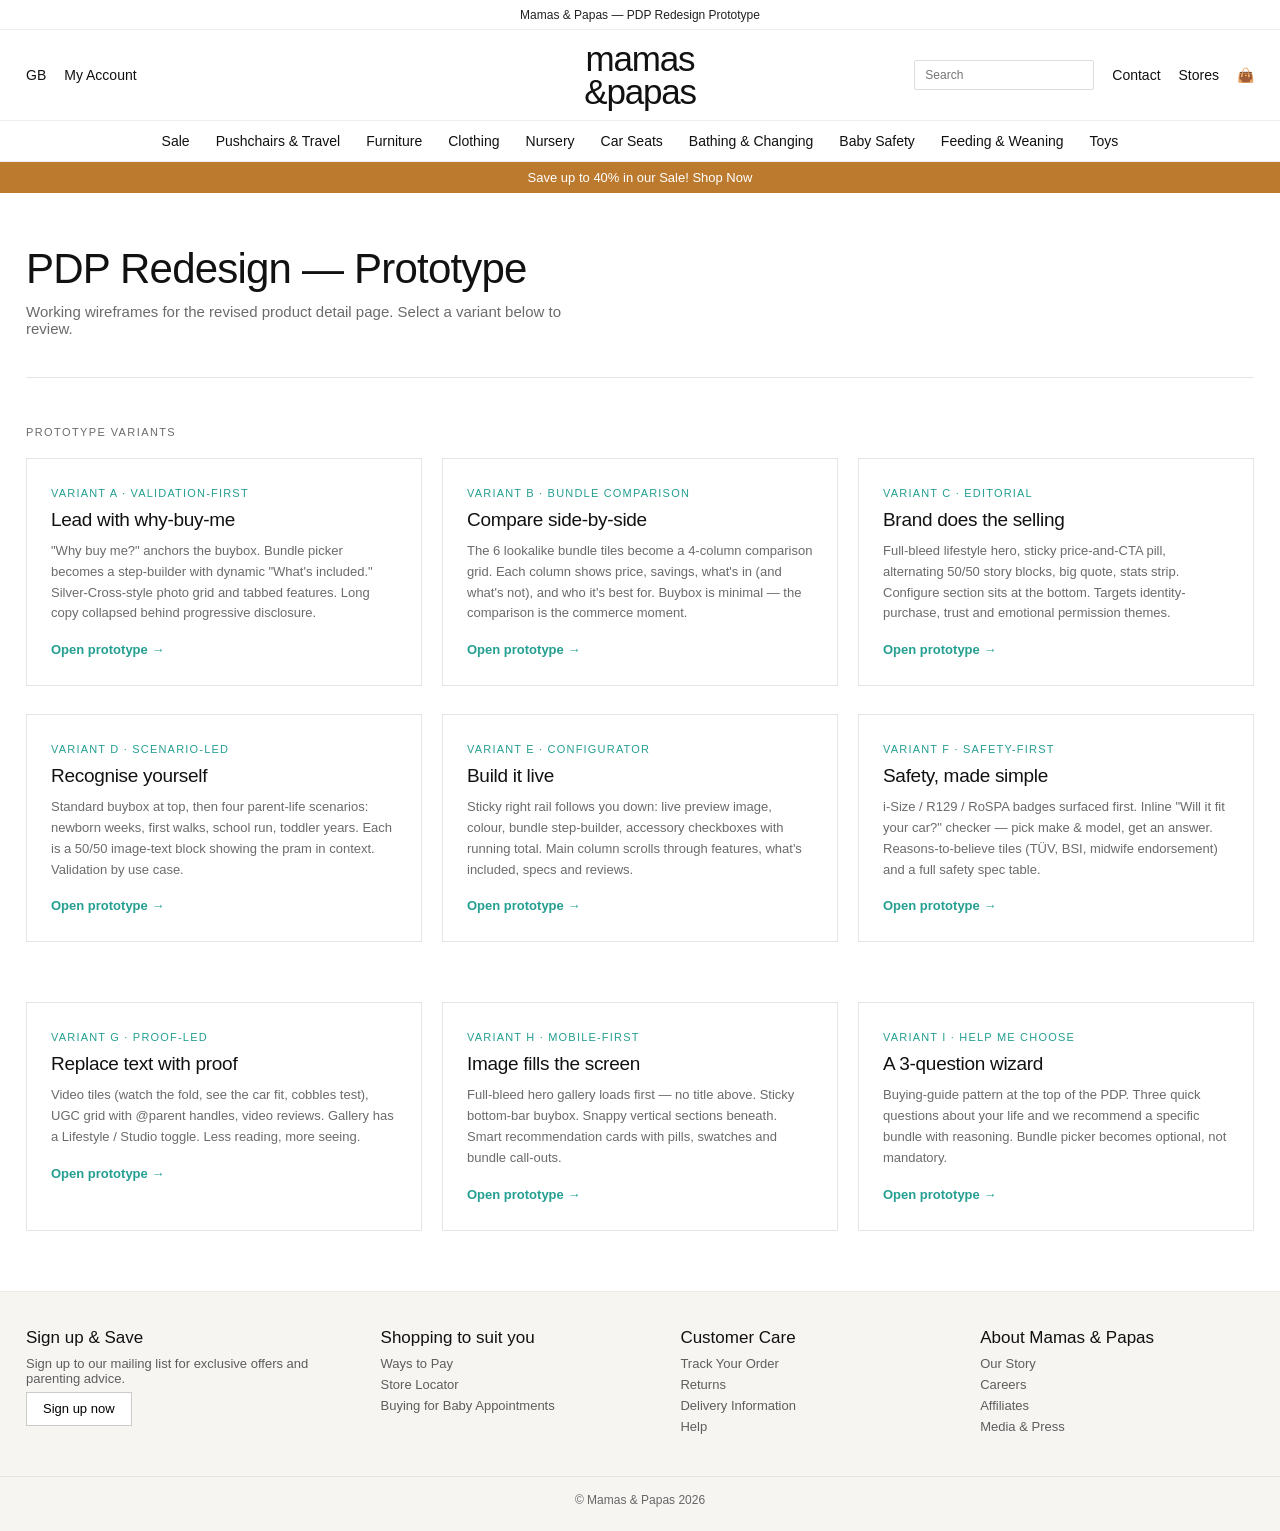
==== commit 3bbdd37d: "Add Variants F–I (safety, proof, mobile-first, wizard) Variant F (pdp-g.html) — Safety + compatibili" ====
--- a/index.html
+++ b/index.html
@@ -37,8 +37,6 @@
         margin-bottom: 28px;
       }
       .variant-grid + .variant-grid {
-        grid-template-columns: repeat(2, 1fr);
-        max-width: calc(66% + 10px);
         margin-bottom: 60px;
       }
       .variant-card {
@@ -157,6 +155,32 @@
             <p>Sticky right rail follows you down: live preview image, colour, bundle step-builder, accessory checkboxes with running total. Main column scrolls through features, what's included, specs and reviews.</p>
             <div class="variant-card-arrow">Open prototype →</div>
           </a>
+          <a href="./pdp-g.html" class="variant-card">
+            <div class="variant-card-label">Variant F · Safety-first</div>
+            <h3>Safety, made simple</h3>
+            <p>i-Size / R129 / RoSPA badges surfaced first. Inline "Will it fit your car?" checker — pick make &amp; model, get an answer. Reasons-to-believe tiles (TÜV, BSI, midwife endorsement) and a full safety spec table.</p>
+            <div class="variant-card-arrow">Open prototype →</div>
+          </a>
+        </div>
+        <div class="variant-grid">
+          <a href="./pdp-h.html" class="variant-card">
+            <div class="variant-card-label">Variant G · Proof-led</div>
+            <h3>Replace text with proof</h3>
+            <p>Video tiles (watch the fold, see the car fit, cobbles test), UGC grid with @parent handles, video reviews. Gallery has a Lifestyle / Studio toggle. Less reading, more seeing.</p>
+            <div class="variant-card-arrow">Open prototype →</div>
+          </a>
+          <a href="./pdp-i.html" class="variant-card">
+            <div class="variant-card-label">Variant H · Mobile-first</div>
+            <h3>Image fills the screen</h3>
+            <p>Full-bleed hero gallery loads first — no title above. Sticky bottom-bar buybox. Snappy vertical sections beneath. Smart recommendation cards with pills, swatches and bundle call-outs.</p>
+            <div class="variant-card-arrow">Open prototype →</div>
+          </a>
+          <a href="./pdp-j.html" class="variant-card">
+            <div class="variant-card-label">Variant I · Help me choose</div>
+            <h3>A 3-question wizard</h3>
+            <p>Buying-guide pattern at the top of the PDP. Three quick questions about your life and we recommend a specific bundle with reasoning. Bundle picker becomes optional, not mandatory.</p>
+            <div class="variant-card-arrow">Open prototype →</div>
+          </a>
         </div>
       </main>
 
--- a/styles.css
+++ b/styles.css
@@ -2067,6 +2067,846 @@
   letter-spacing: -0.2px;
 }
 
+/* ============================================================
+   VARIANT F — Safety + compatibility-led
+   ============================================================ */
+
+.safety-badge-cluster {
+  display: flex;
+  flex-wrap: wrap;
+  gap: 8px;
+  margin: 14px 0 18px;
+}
+
+.safety-badge {
+  display: inline-flex;
+  align-items: center;
+  gap: 6px;
+  padding: 6px 12px;
+  border: 1px solid #d4dee0;
+  background: #f5f9fa;
+  font-size: 12px;
+  font-weight: 600;
+  color: #1f4a4f;
+  letter-spacing: 0.4px;
+}
+
+.safety-badge .icon {
+  font-size: 14px;
+}
+
+.safety-headline {
+  background: #f5f9fa;
+  border: 1px solid #dceae9;
+  padding: 16px 18px;
+  margin-top: 16px;
+}
+
+.safety-headline h4 {
+  margin: 0 0 6px;
+  font-size: 13px;
+  font-weight: 700;
+  letter-spacing: 1px;
+  text-transform: uppercase;
+  color: #1f4a4f;
+}
+
+.safety-headline p {
+  margin: 0;
+  font-size: 14px;
+  color: #2c5358;
+  line-height: 1.5;
+}
+
+.compat-checker {
+  border: 1px solid var(--line);
+  background: #fff;
+  padding: 22px 24px;
+  margin: 28px 0 0;
+}
+
+.compat-checker h3 {
+  font-size: 18px;
+  font-weight: 600;
+  margin: 0 0 4px;
+}
+
+.compat-checker p {
+  margin: 0 0 14px;
+  font-size: 13px;
+  color: var(--muted);
+}
+
+.compat-form {
+  display: grid;
+  grid-template-columns: 1fr 1fr auto;
+  gap: 10px;
+  align-items: end;
+}
+
+.compat-form label {
+  font-size: 11px;
+  letter-spacing: 1px;
+  text-transform: uppercase;
+  color: var(--muted);
+  margin-bottom: 6px;
+  display: block;
+}
+
+.compat-form select {
+  width: 100%;
+  height: 42px;
+  border: 1px solid #ccc;
+  padding: 0 10px;
+  font-size: 14px;
+  font-family: inherit;
+  background: #fff;
+}
+
+.compat-form button {
+  height: 42px;
+  background: var(--teal);
+  color: #fff;
+  border: 0;
+  padding: 0 22px;
+  font-size: 14px;
+  font-weight: 600;
+  cursor: pointer;
+  font-family: inherit;
+}
+
+.compat-form button:hover {
+  background: var(--teal-dark);
+}
+
+.compat-result {
+  margin-top: 16px;
+  padding: 14px 16px;
+  background: #f0faf8;
+  border-left: 3px solid var(--teal);
+  font-size: 14px;
+  color: #1a7a6f;
+  line-height: 1.5;
+}
+
+.compat-result[hidden] {
+  display: none;
+}
+
+.compat-result strong {
+  display: block;
+  margin-bottom: 4px;
+}
+
+.r2b-grid {
+  display: grid;
+  grid-template-columns: repeat(3, 1fr);
+  gap: 16px;
+  margin-top: 36px;
+}
+
+.r2b-card {
+  border: 1px solid var(--line);
+  padding: 22px 22px 20px;
+  background: #fff;
+  display: flex;
+  flex-direction: column;
+}
+
+.r2b-card .icon {
+  width: 38px;
+  height: 38px;
+  background: #f5f9fa;
+  color: #1f4a4f;
+  border-radius: 50%;
+  display: flex;
+  align-items: center;
+  justify-content: center;
+  font-size: 18px;
+  margin-bottom: 14px;
+}
+
+.r2b-card h4 {
+  font-size: 15px;
+  font-weight: 600;
+  margin: 0 0 6px;
+  color: #111;
+}
+
+.r2b-card p {
+  font-size: 13px;
+  color: #555;
+  margin: 0 0 12px;
+  line-height: 1.55;
+}
+
+.r2b-card cite {
+  font-size: 12px;
+  color: var(--muted);
+  font-style: normal;
+  letter-spacing: 0.6px;
+  margin-top: auto;
+}
+
+.safety-spec-table {
+  width: 100%;
+  border-collapse: collapse;
+  margin-top: 28px;
+}
+
+.safety-spec-table th,
+.safety-spec-table td {
+  text-align: left;
+  padding: 12px 16px;
+  border-bottom: 1px solid var(--line);
+  font-size: 14px;
+}
+
+.safety-spec-table th {
+  font-weight: 600;
+  color: #111;
+  width: 40%;
+  background: #fafaf8;
+}
+
+.safety-spec-table td {
+  color: #444;
+}
+
+/* ============================================================
+   VARIANT G — Proof-led (video + UGC)
+   ============================================================ */
+
+.view-toggle {
+  display: inline-flex;
+  border: 1px solid var(--line);
+  background: #fff;
+  margin-top: 12px;
+}
+
+.view-toggle button {
+  background: none;
+  border: 0;
+  padding: 8px 16px;
+  font-size: 12px;
+  letter-spacing: 0.8px;
+  text-transform: uppercase;
+  color: var(--muted);
+  cursor: pointer;
+  font-family: inherit;
+  border-right: 1px solid var(--line);
+}
+
+.view-toggle button:last-child {
+  border-right: 0;
+}
+
+.view-toggle button.is-active {
+  background: #111;
+  color: #fff;
+}
+
+.video-grid {
+  display: grid;
+  grid-template-columns: repeat(3, 1fr);
+  gap: 14px;
+}
+
+.video-tile {
+  position: relative;
+  display: block;
+  background: #1a1a1a;
+  aspect-ratio: 4 / 3;
+  overflow: hidden;
+  cursor: pointer;
+  border: 0;
+  padding: 0;
+  font-family: inherit;
+  text-align: left;
+}
+
+.video-tile img {
+  width: 100%;
+  height: 100%;
+  object-fit: cover;
+  opacity: 0.92;
+  display: block;
+  transition: transform 200ms;
+}
+
+.video-tile:hover img {
+  transform: scale(1.04);
+}
+
+.video-tile-overlay {
+  position: absolute;
+  inset: 0;
+  display: flex;
+  flex-direction: column;
+  justify-content: space-between;
+  padding: 16px 18px;
+  color: #fff;
+  background: linear-gradient(180deg, rgba(0,0,0,0) 0%, rgba(0,0,0,0) 50%, rgba(0,0,0,0.65) 100%);
+  pointer-events: none;
+}
+
+.video-tile-play {
+  width: 48px;
+  height: 48px;
+  border-radius: 50%;
+  background: rgba(255,255,255,0.95);
+  color: #111;
+  display: flex;
+  align-items: center;
+  justify-content: center;
+  font-size: 18px;
+  align-self: center;
+  margin: auto;
+}
+
+.video-tile-meta {
+  font-size: 13px;
+  font-weight: 600;
+  letter-spacing: 0.3px;
+  margin-top: auto;
+}
+
+.video-tile-meta span {
+  display: block;
+  font-size: 11px;
+  font-weight: 400;
+  opacity: 0.8;
+  margin-top: 2px;
+}
+
+.video-tile-duration {
+  position: absolute;
+  top: 12px;
+  right: 12px;
+  background: rgba(0,0,0,0.75);
+  color: #fff;
+  font-size: 11px;
+  padding: 2px 7px;
+  font-weight: 500;
+  letter-spacing: 0.4px;
+}
+
+.ugc-grid {
+  display: grid;
+  grid-template-columns: repeat(6, 1fr);
+  gap: 6px;
+}
+
+.ugc-tile {
+  aspect-ratio: 1 / 1;
+  background: #f5f3ef;
+  position: relative;
+  cursor: pointer;
+  overflow: hidden;
+}
+
+.ugc-tile img {
+  width: 100%;
+  height: 100%;
+  object-fit: cover;
+  display: block;
+  transition: transform 200ms;
+}
+
+.ugc-tile:hover img {
+  transform: scale(1.05);
+}
+
+.ugc-tile-handle {
+  position: absolute;
+  bottom: 6px;
+  left: 6px;
+  background: rgba(0,0,0,0.65);
+  color: #fff;
+  font-size: 10px;
+  padding: 2px 6px;
+  border-radius: 2px;
+  letter-spacing: 0.3px;
+}
+
+.ugc-cta {
+  margin-top: 20px;
+  text-align: center;
+  font-size: 13px;
+}
+
+.ugc-cta a {
+  color: var(--teal-dark);
+  text-decoration: underline;
+  font-weight: 600;
+}
+
+.video-review-row {
+  display: grid;
+  grid-template-columns: repeat(2, 1fr);
+  gap: 18px;
+}
+
+.video-review-card {
+  border: 1px solid var(--line);
+  display: grid;
+  grid-template-columns: 180px 1fr;
+  background: #fff;
+}
+
+.video-review-thumb {
+  position: relative;
+  background: #1a1a1a;
+}
+
+.video-review-thumb img {
+  width: 100%;
+  height: 100%;
+  object-fit: cover;
+  display: block;
+  opacity: 0.92;
+}
+
+.video-review-thumb .video-tile-play {
+  position: absolute;
+  inset: 0;
+  margin: auto;
+  width: 40px;
+  height: 40px;
+}
+
+.video-review-body {
+  padding: 18px 20px;
+  display: flex;
+  flex-direction: column;
+}
+
+.video-review-stars {
+  color: #f5a623;
+  font-size: 13px;
+  letter-spacing: 1.2px;
+  margin-bottom: 8px;
+}
+
+.video-review-quote {
+  font-size: 14px;
+  color: #222;
+  line-height: 1.5;
+  margin: 0 0 10px;
+  font-weight: 500;
+}
+
+.video-review-author {
+  font-size: 12px;
+  color: var(--muted);
+  margin-top: auto;
+}
+
+/* ============================================================
+   VARIANT H — Mobile-first imagery-led
+   ============================================================ */
+
+.mobile-hero-stack {
+  position: relative;
+  background: #2e2924;
+  height: 88vh;
+  min-height: 520px;
+  max-height: 720px;
+  overflow: hidden;
+}
+
+.mobile-hero-stack img {
+  width: 100%;
+  height: 100%;
+  object-fit: cover;
+  display: block;
+}
+
+.mobile-hero-pagination {
+  position: absolute;
+  top: 16px;
+  right: 16px;
+  background: rgba(0,0,0,0.55);
+  color: #fff;
+  font-size: 12px;
+  padding: 4px 10px;
+  border-radius: 999px;
+  letter-spacing: 0.5px;
+}
+
+.mobile-hero-bottom {
+  position: absolute;
+  left: 0;
+  right: 0;
+  bottom: 0;
+  padding: 24px 20px;
+  background: linear-gradient(180deg, rgba(0,0,0,0) 0%, rgba(0,0,0,0.7) 100%);
+  color: #fff;
+}
+
+.mobile-hero-bottom .brand {
+  font-size: 11px;
+  letter-spacing: 2px;
+  text-transform: uppercase;
+  opacity: 0.85;
+  margin: 0;
+}
+
+.mobile-hero-bottom h1 {
+  font-size: 28px;
+  font-weight: 400;
+  letter-spacing: -0.4px;
+  margin: 4px 0 4px;
+}
+
+.mobile-hero-bottom .price-line {
+  font-size: 15px;
+  font-weight: 500;
+}
+
+.mobile-hero-bottom .price-line .price-from {
+  font-weight: 400;
+  opacity: 0.85;
+  margin-right: 4px;
+}
+
+.mobile-sticky-bar {
+  position: sticky;
+  bottom: 0;
+  z-index: 20;
+  background: #fff;
+  border-top: 1px solid var(--line);
+  padding: 12px 16px;
+  display: grid;
+  grid-template-columns: 1fr auto;
+  gap: 12px;
+  align-items: center;
+  box-shadow: 0 -4px 16px rgba(0,0,0,0.06);
+}
+
+.mobile-sticky-bar-info {
+  font-size: 13px;
+  line-height: 1.3;
+}
+
+.mobile-sticky-bar-info strong {
+  display: block;
+  font-size: 16px;
+  font-weight: 500;
+}
+
+.mobile-sticky-bar-info span {
+  color: var(--muted);
+}
+
+.mobile-sticky-bar .btn-primary {
+  min-width: 0;
+  height: 44px;
+  padding: 0 22px;
+}
+
+.mobile-section {
+  padding: 36px 20px;
+  border-bottom: 1px solid var(--line);
+}
+
+.mobile-section h2 {
+  font-size: 22px;
+  font-weight: 500;
+  margin: 0 0 6px;
+  letter-spacing: -0.3px;
+}
+
+.mobile-section .lede {
+  font-size: 14px;
+  color: var(--muted);
+  margin: 0 0 22px;
+  line-height: 1.5;
+}
+
+/* "Smart" recommendation cards (Bellroy-inspired) */
+
+.smart-card-row {
+  display: grid;
+  grid-template-columns: repeat(4, 1fr);
+  gap: 18px;
+}
+
+.smart-card {
+  position: relative;
+}
+
+.smart-card-img {
+  background: #f5f3ef;
+  aspect-ratio: 1 / 1;
+  overflow: hidden;
+  margin-bottom: 12px;
+}
+
+.smart-card-img img {
+  width: 100%;
+  height: 100%;
+  object-fit: cover;
+  display: block;
+}
+
+.smart-card-name {
+  font-size: 14px;
+  font-weight: 500;
+  margin: 0 0 6px;
+  color: #111;
+}
+
+.smart-card-price {
+  font-size: 13px;
+  color: #333;
+  font-weight: 600;
+  margin-bottom: 6px;
+}
+
+.smart-card-pills {
+  display: flex;
+  flex-wrap: wrap;
+  gap: 4px;
+  margin-bottom: 8px;
+}
+
+.smart-card-pill {
+  font-size: 10px;
+  padding: 3px 7px;
+  border: 1px solid #d4d0c8;
+  border-radius: 999px;
+  color: #555;
+  background: #fff;
+  letter-spacing: 0.2px;
+}
+
+.smart-card-pill.is-highlight {
+  background: #f0faf8;
+  border-color: var(--teal);
+  color: var(--teal-dark);
+}
+
+.smart-card-swatches {
+  display: flex;
+  gap: 4px;
+  margin-bottom: 6px;
+}
+
+.smart-card-swatches span {
+  width: 12px;
+  height: 12px;
+  border-radius: 50%;
+  border: 1px solid #ddd;
+}
+
+.smart-card-meta {
+  font-size: 11px;
+  color: var(--muted);
+}
+
+/* ============================================================
+   VARIANT I — Wizard / Help me choose
+   ============================================================ */
+
+.wizard-section {
+  background: #fafaf8;
+  border: 1px solid var(--line);
+  padding: 40px 48px 44px;
+  margin: 24px 0 56px;
+}
+
+.wizard-head {
+  text-align: center;
+  margin-bottom: 32px;
+}
+
+.wizard-head .eyebrow {
+  font-size: 11px;
+  letter-spacing: 2px;
+  text-transform: uppercase;
+  color: var(--teal-dark);
+  font-weight: 600;
+  margin-bottom: 10px;
+}
+
+.wizard-head h2 {
+  font-size: 28px;
+  font-weight: 400;
+  margin: 0 0 6px;
+  letter-spacing: -0.4px;
+}
+
+.wizard-head p {
+  margin: 0;
+  font-size: 14px;
+  color: var(--muted);
+}
+
+.wizard-progress {
+  display: flex;
+  justify-content: center;
+  gap: 6px;
+  margin: 0 0 28px;
+}
+
+.wizard-progress span {
+  width: 36px;
+  height: 4px;
+  background: #d8d4cd;
+  border-radius: 2px;
+}
+
+.wizard-progress span.is-done {
+  background: var(--teal);
+}
+
+.wizard-step[hidden] {
+  display: none;
+}
+
+.wizard-step h3 {
+  text-align: center;
+  font-size: 22px;
+  font-weight: 400;
+  margin: 0 0 24px;
+  letter-spacing: -0.2px;
+}
+
+.wizard-options {
+  display: grid;
+  grid-template-columns: repeat(3, 1fr);
+  gap: 12px;
+  max-width: 760px;
+  margin: 0 auto;
+}
+
+.wizard-option {
+  border: 1px solid #ccc;
+  background: #fff;
+  padding: 22px 18px;
+  text-align: center;
+  cursor: pointer;
+  font-family: inherit;
+  transition: border-color 120ms, transform 120ms;
+}
+
+.wizard-option:hover {
+  border-color: #777;
+  transform: translateY(-1px);
+}
+
+.wizard-option-emoji {
+  font-size: 28px;
+  display: block;
+  margin-bottom: 10px;
+}
+
+.wizard-option-title {
+  font-size: 14px;
+  font-weight: 600;
+  color: #111;
+  margin-bottom: 4px;
+  display: block;
+}
+
+.wizard-option-desc {
+  font-size: 12px;
+  color: var(--muted);
+  line-height: 1.4;
+  display: block;
+}
+
+.wizard-back {
+  background: none;
+  border: 0;
+  margin-top: 22px;
+  font-size: 13px;
+  color: var(--muted);
+  text-decoration: underline;
+  cursor: pointer;
+  font-family: inherit;
+  display: block;
+  margin-left: auto;
+  margin-right: auto;
+}
+
+.wizard-result {
+  display: grid;
+  grid-template-columns: 220px 1fr;
+  gap: 28px;
+  align-items: center;
+  max-width: 820px;
+  margin: 0 auto;
+  padding: 24px;
+  background: #fff;
+  border: 2px solid var(--teal);
+}
+
+.wizard-result-img {
+  background: #f5f3ef;
+  aspect-ratio: 1 / 1;
+}
+
+.wizard-result-img img {
+  width: 100%;
+  height: 100%;
+  object-fit: cover;
+  display: block;
+}
+
+.wizard-result-text .eyebrow {
+  font-size: 11px;
+  letter-spacing: 1.6px;
+  text-transform: uppercase;
+  color: var(--teal-dark);
+  font-weight: 600;
+  margin-bottom: 8px;
+}
+
+.wizard-result-text h3 {
+  font-size: 26px;
+  font-weight: 400;
+  margin: 0 0 6px;
+  letter-spacing: -0.3px;
+  text-align: left;
+}
+
+.wizard-result-text .price {
+  font-size: 22px;
+  font-weight: 500;
+  margin-bottom: 12px;
+}
+
+.wizard-result-text .reasoning {
+  font-size: 14px;
+  color: #444;
+  line-height: 1.55;
+  margin: 0 0 18px;
+}
+
+.wizard-result-actions {
+  display: flex;
+  gap: 10px;
+  flex-wrap: wrap;
+}
+
+.wizard-result-actions .btn-primary {
+  min-width: 0;
+  padding: 0 22px;
+  height: 40px;
+  font-size: 14px;
+}
+
+.wizard-result-actions .btn-secondary {
+  min-width: 0;
+  margin-top: 0;
+  padding: 0 22px;
+  height: 40px;
+  font-size: 14px;
+  width: auto;
+}
+
 /* ---- Mobile overrides ---- */
 
 .mobile-hamburger {
@@ -2434,4 +3274,62 @@
   .config-main h1 {
     font-size: 26px;
   }
-}
+
+  /* Variant F mobile */
+  .compat-form {
+    grid-template-columns: 1fr;
+  }
+
+  .r2b-grid {
+    grid-template-columns: 1fr;
+  }
+
+  /* Variant G mobile */
+  .video-grid {
+    grid-template-columns: 1fr;
+  }
+
+  .ugc-grid {
+    grid-template-columns: repeat(3, 1fr);
+  }
+
+  .video-review-row {
+    grid-template-columns: 1fr;
+  }
+
+  .video-review-card {
+    grid-template-columns: 1fr;
+  }
+
+  .video-review-thumb {
+    aspect-ratio: 16 / 9;
+  }
+
+  /* Variant H mobile */
+  .smart-card-row {
+    grid-template-columns: repeat(2, 1fr);
+  }
+
+  /* Variant I mobile */
+  .wizard-section {
+    padding: 28px 20px;
+  }
+
+  .wizard-options {
+    grid-template-columns: 1fr;
+  }
+
+  .wizard-result {
+    grid-template-columns: 1fr;
+    padding: 18px;
+  }
+
+  .wizard-result-img {
+    max-width: 220px;
+    margin: 0 auto;
+  }
+
+  .wizard-result-text h3 {
+    text-align: center;
+  }
+}
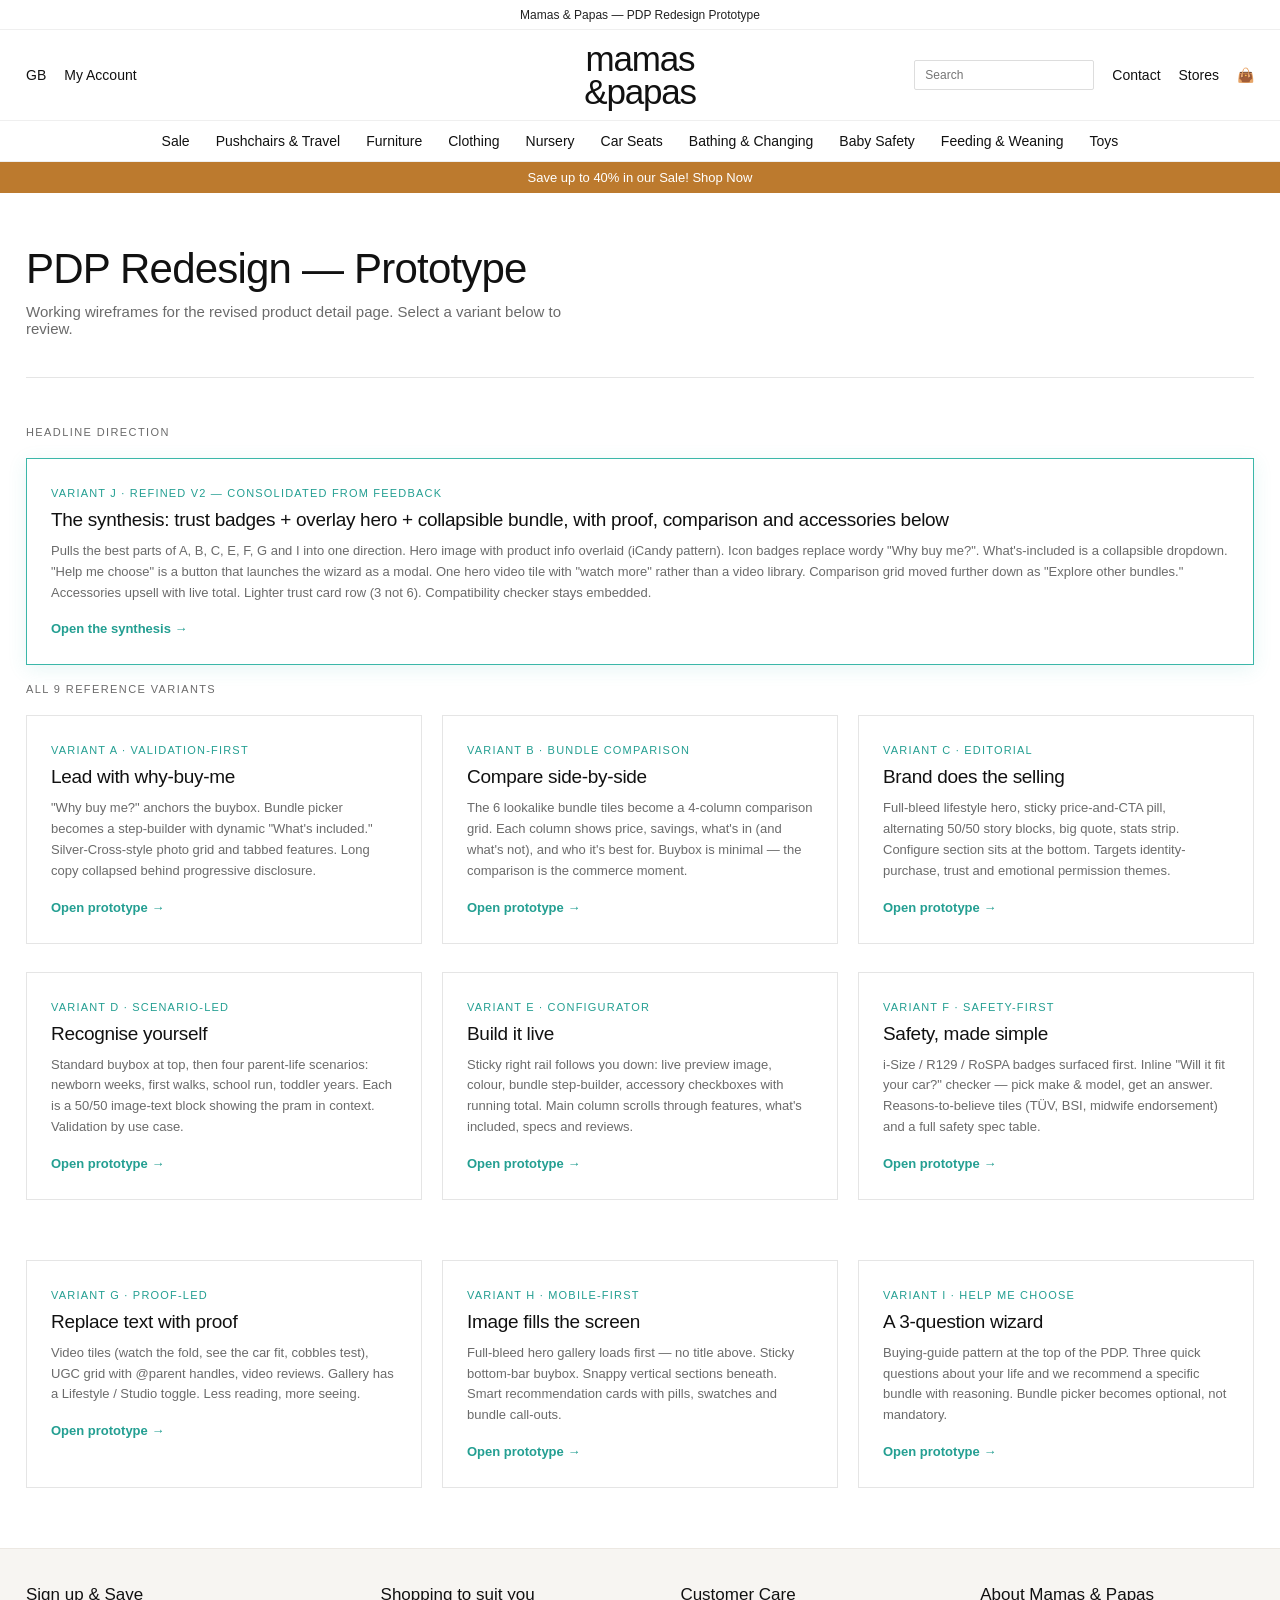
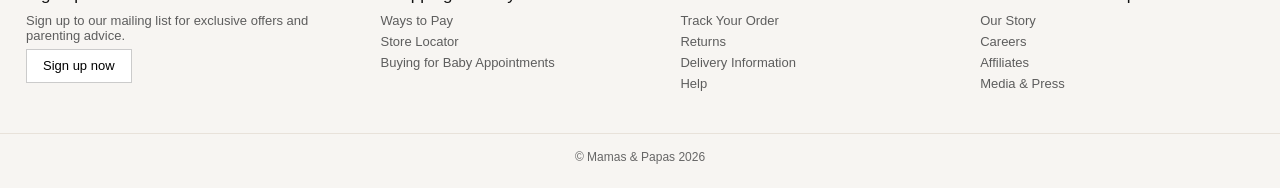
==== commit b4256d99: "Add Variant J — consolidated v2 synthesising feedback Pulls the praised elements from feedback acros" ====
--- a/index.html
+++ b/index.html
@@ -121,7 +121,17 @@
           <p>Working wireframes for the revised product detail page. Select a variant below to review.</p>
         </div>
 
-        <div class="hub-label">Prototype variants</div>
+        <div class="hub-label">Headline direction</div>
+        <div class="variant-grid" style="grid-template-columns: 1fr; margin-bottom: 16px;">
+          <a href="./pdp-k.html" class="variant-card" style="border-color: var(--teal); box-shadow: 0 4px 18px rgba(59,183,169,0.12);">
+            <div class="variant-card-label" style="color: var(--teal-dark);">Variant J · Refined v2 — consolidated from feedback</div>
+            <h3>The synthesis: trust badges + overlay hero + collapsible bundle, with proof, comparison and accessories below</h3>
+            <p>Pulls the best parts of A, B, C, E, F, G and I into one direction. Hero image with product info overlaid (iCandy pattern). Icon badges replace wordy "Why buy me?". What's-included is a collapsible dropdown. "Help me choose" is a button that launches the wizard as a modal. One hero video tile with "watch more" rather than a video library. Comparison grid moved further down as "Explore other bundles." Accessories upsell with live total. Lighter trust card row (3 not 6). Compatibility checker stays embedded.</p>
+            <div class="variant-card-arrow">Open the synthesis →</div>
+          </a>
+        </div>
+
+        <div class="hub-label" style="margin-top: 18px;">All 9 reference variants</div>
         <div class="variant-grid">
           <a href="./pdp-b.html" class="variant-card">
             <div class="variant-card-label">Variant A · Validation-first</div>
--- a/styles.css
+++ b/styles.css
@@ -2907,6 +2907,653 @@
   width: auto;
 }
 
+/* ============================================================
+   VARIANT J — Consolidated / refined v2
+   ============================================================ */
+
+.j-hero {
+  position: relative;
+  width: 100%;
+  height: 580px;
+  background: #2e2924;
+  overflow: hidden;
+  margin-top: 0;
+}
+
+.j-hero img {
+  width: 100%;
+  height: 100%;
+  object-fit: cover;
+  display: block;
+}
+
+.j-hero-info {
+  position: absolute;
+  left: 0;
+  bottom: 0;
+  padding: 40px 56px 56px;
+  color: #fff;
+  max-width: 700px;
+  background: linear-gradient(0deg, rgba(0,0,0,0.5) 0%, rgba(0,0,0,0) 100%);
+  width: 60%;
+}
+
+.j-hero-info .brand {
+  font-size: 11px;
+  letter-spacing: 2.2px;
+  text-transform: uppercase;
+  opacity: 0.9;
+  margin-bottom: 12px;
+}
+
+.j-hero-info h1 {
+  font-size: 54px;
+  font-weight: 300;
+  margin: 0 0 10px;
+  letter-spacing: -1px;
+  line-height: 1;
+}
+
+.j-hero-info .rating-row {
+  color: rgba(255,255,255,0.95);
+  margin-bottom: 12px;
+}
+
+.j-hero-info .rating-row a {
+  color: rgba(255,255,255,0.95);
+}
+
+.j-hero-info .rating-row .stars {
+  color: #f5a623;
+}
+
+.j-hero-info .price-line {
+  font-size: 22px;
+  font-weight: 400;
+}
+
+.j-hero-info .price-line .price-from {
+  font-size: 13px;
+  opacity: 0.85;
+  margin-right: 4px;
+}
+
+.j-hero-info .price-line .sub {
+  display: block;
+  font-size: 13px;
+  opacity: 0.9;
+  margin-top: 4px;
+}
+
+.j-hero-badges {
+  position: absolute;
+  top: 24px;
+  right: 24px;
+  display: flex;
+  flex-direction: column;
+  gap: 6px;
+  align-items: flex-end;
+}
+
+.j-hero-badge {
+  background: rgba(255,255,255,0.95);
+  color: #1f4a4f;
+  padding: 5px 10px;
+  font-size: 11px;
+  font-weight: 600;
+  letter-spacing: 0.5px;
+  display: inline-flex;
+  align-items: center;
+  gap: 5px;
+}
+
+.j-buybox {
+  margin: -72px auto 60px;
+  position: relative;
+  z-index: 5;
+  max-width: 1100px;
+  background: #fff;
+  border: 1px solid var(--line);
+  box-shadow: 0 6px 32px rgba(0,0,0,0.07);
+  padding: 32px 40px;
+  display: grid;
+  grid-template-columns: 1fr 1fr;
+  gap: 40px;
+}
+
+.j-buybox-left .thumbs {
+  margin-top: 0;
+  flex-wrap: wrap;
+  gap: 8px;
+}
+
+.j-buybox-left .thumbs img {
+  width: 68px;
+  height: 68px;
+}
+
+.j-feature-badges {
+  display: grid;
+  grid-template-columns: repeat(4, 1fr);
+  gap: 10px;
+  margin: 14px 0 6px;
+  padding: 16px 0;
+  border-top: 1px solid var(--line);
+  border-bottom: 1px solid var(--line);
+}
+
+.j-feature-badge {
+  display: flex;
+  flex-direction: column;
+  align-items: center;
+  gap: 6px;
+  text-align: center;
+}
+
+.j-feature-badge .icon {
+  font-size: 22px;
+  line-height: 1;
+}
+
+.j-feature-badge .label {
+  font-size: 11px;
+  color: #333;
+  font-weight: 600;
+  letter-spacing: 0.2px;
+  line-height: 1.25;
+}
+
+.j-buybox-right {
+  display: flex;
+  flex-direction: column;
+  gap: 12px;
+}
+
+.j-buybox-right .stock {
+  margin-top: 0;
+}
+
+details.j-included {
+  border: 1px solid var(--line);
+  margin-top: 6px;
+  background: #fff;
+}
+
+details.j-included > summary {
+  cursor: pointer;
+  padding: 11px 14px;
+  font-size: 13px;
+  font-weight: 600;
+  color: #111;
+  list-style: none;
+  display: flex;
+  justify-content: space-between;
+  align-items: center;
+}
+
+details.j-included > summary::-webkit-details-marker {
+  display: none;
+}
+
+details.j-included > summary::after {
+  content: "+";
+  font-size: 18px;
+  color: #999;
+  font-weight: 300;
+}
+
+details.j-included[open] > summary::after {
+  content: "−";
+}
+
+details.j-included > summary .count {
+  color: var(--muted);
+  font-weight: 400;
+  margin-left: 8px;
+}
+
+details.j-included ul {
+  margin: 0;
+  padding: 4px 18px 14px 18px;
+  list-style: none;
+  display: grid;
+  gap: 5px;
+}
+
+details.j-included li {
+  font-size: 13px;
+  color: #555;
+  display: flex;
+  gap: 8px;
+}
+
+details.j-included li::before {
+  content: "•";
+  color: var(--teal);
+  font-weight: 700;
+}
+
+.j-wizard-trigger {
+  margin-top: 4px;
+  background: none;
+  border: 1px dashed #cbcbcb;
+  padding: 10px 14px;
+  color: var(--teal-dark);
+  font-size: 13px;
+  font-weight: 600;
+  cursor: pointer;
+  font-family: inherit;
+  text-align: left;
+  display: flex;
+  align-items: center;
+  gap: 8px;
+}
+
+.j-wizard-trigger:hover {
+  border-color: var(--teal);
+  background: #f8fcfb;
+}
+
+.j-wizard-trigger .icon {
+  font-size: 16px;
+}
+
+.proof-hero {
+  margin: 64px 0 0;
+  display: grid;
+  grid-template-columns: 1.5fr 1fr;
+  gap: 14px;
+}
+
+.proof-hero-main {
+  position: relative;
+  background: #1a1a1a;
+  aspect-ratio: 16 / 10;
+  cursor: pointer;
+  overflow: hidden;
+  border: 0;
+  padding: 0;
+  font-family: inherit;
+}
+
+.proof-hero-main img {
+  width: 100%;
+  height: 100%;
+  object-fit: cover;
+  opacity: 0.94;
+  transition: opacity 200ms;
+}
+
+.proof-hero-main:hover img {
+  opacity: 1;
+}
+
+.proof-hero-main .video-tile-play {
+  position: absolute;
+  inset: 0;
+  margin: auto;
+  width: 64px;
+  height: 64px;
+  font-size: 22px;
+}
+
+.proof-hero-main .meta {
+  position: absolute;
+  bottom: 20px;
+  left: 22px;
+  right: 22px;
+  color: #fff;
+  font-size: 17px;
+  font-weight: 600;
+  text-shadow: 0 2px 8px rgba(0,0,0,0.5);
+}
+
+.proof-hero-main .meta span {
+  display: block;
+  font-size: 12px;
+  font-weight: 400;
+  opacity: 0.9;
+  margin-top: 2px;
+}
+
+.proof-hero-more {
+  display: grid;
+  grid-template-rows: 1fr 1fr;
+  gap: 10px;
+}
+
+.proof-hero-more-tile {
+  position: relative;
+  background: #1a1a1a;
+  cursor: pointer;
+  overflow: hidden;
+  border: 0;
+  padding: 0;
+  font-family: inherit;
+  min-height: 0;
+}
+
+.proof-hero-more-tile img {
+  width: 100%;
+  height: 100%;
+  object-fit: cover;
+  opacity: 0.9;
+}
+
+.proof-hero-more-tile .meta {
+  position: absolute;
+  bottom: 12px;
+  left: 14px;
+  color: #fff;
+  font-size: 13px;
+  font-weight: 600;
+  text-shadow: 0 2px 6px rgba(0,0,0,0.5);
+}
+
+.proof-hero-more-tile .video-tile-play {
+  position: absolute;
+  top: 50%;
+  left: 50%;
+  transform: translate(-50%, -50%);
+  width: 36px;
+  height: 36px;
+  font-size: 14px;
+}
+
+.proof-hero-cta {
+  text-align: center;
+  margin-top: 18px;
+  font-size: 13px;
+}
+
+.proof-hero-cta a {
+  color: var(--teal-dark);
+  text-decoration: underline;
+  font-weight: 600;
+}
+
+.proof-quote {
+  text-align: center;
+  margin: 80px auto;
+  padding: 0 32px;
+  max-width: 880px;
+}
+
+.proof-quote blockquote {
+  font-size: 32px;
+  font-weight: 300;
+  font-style: italic;
+  margin: 0 auto 18px;
+  letter-spacing: -0.3px;
+  line-height: 1.3;
+  color: #222;
+}
+
+.proof-quote cite {
+  font-size: 12px;
+  letter-spacing: 1.4px;
+  text-transform: uppercase;
+  color: var(--muted);
+  font-style: normal;
+}
+
+.j-carousel-wrap {
+  position: relative;
+  margin: 0 -16px;
+}
+
+.j-carousel {
+  display: grid;
+  grid-auto-flow: column;
+  grid-auto-columns: minmax(280px, 1fr);
+  gap: 18px;
+  overflow-x: auto;
+  scroll-snap-type: x mandatory;
+  scroll-behavior: smooth;
+  padding: 4px 16px 12px;
+}
+
+.j-carousel::-webkit-scrollbar {
+  height: 6px;
+}
+
+.j-carousel::-webkit-scrollbar-thumb {
+  background: #d8d4cd;
+  border-radius: 3px;
+}
+
+.j-carousel-card {
+  scroll-snap-align: start;
+}
+
+.j-carousel-card img {
+  width: 100%;
+  aspect-ratio: 4 / 3;
+  object-fit: cover;
+  background: #f5f3ef;
+  margin-bottom: 12px;
+  display: block;
+}
+
+.j-carousel-card h4 {
+  font-size: 15px;
+  font-weight: 600;
+  margin: 0 0 4px;
+  color: #111;
+}
+
+.j-carousel-card p {
+  font-size: 13px;
+  color: #555;
+  line-height: 1.5;
+  margin: 0;
+}
+
+.j-carousel-controls {
+  display: flex;
+  gap: 8px;
+  justify-content: flex-end;
+  margin-top: 4px;
+  padding: 0 16px;
+}
+
+.j-carousel-controls button {
+  width: 36px;
+  height: 36px;
+  border: 1px solid var(--line);
+  background: #fff;
+  cursor: pointer;
+  font-size: 16px;
+  font-family: inherit;
+}
+
+.j-carousel-controls button:hover {
+  border-color: #999;
+}
+
+.j-accessories {
+  background: #fafaf8;
+  border: 1px solid var(--line);
+  padding: 32px 36px;
+  margin-top: 56px;
+}
+
+.j-accessories-head {
+  margin-bottom: 22px;
+}
+
+.j-accessories-head h2 {
+  font-size: 24px;
+  font-weight: 500;
+  margin: 0 0 6px;
+  letter-spacing: -0.3px;
+}
+
+.j-accessories-head p {
+  font-size: 13px;
+  color: var(--muted);
+  margin: 0;
+}
+
+.j-accessories-list {
+  display: grid;
+  grid-template-columns: repeat(4, 1fr);
+  gap: 14px;
+  margin-bottom: 22px;
+}
+
+.j-accessory {
+  display: block;
+  border: 1px solid #ddd;
+  background: #fff;
+  padding: 14px;
+  cursor: pointer;
+  position: relative;
+  transition: border-color 120ms, background 120ms;
+}
+
+.j-accessory:hover {
+  border-color: #999;
+}
+
+.j-accessory.is-on {
+  border-color: var(--teal);
+  background: #f8fcfb;
+}
+
+.j-accessory input {
+  position: absolute;
+  top: 10px;
+  right: 10px;
+  width: 18px;
+  height: 18px;
+  accent-color: var(--teal);
+  cursor: pointer;
+}
+
+.j-accessory img {
+  width: 100%;
+  aspect-ratio: 1;
+  object-fit: cover;
+  background: #f5f3ef;
+  margin-bottom: 10px;
+}
+
+.j-accessory-name {
+  font-size: 13px;
+  font-weight: 500;
+  margin-bottom: 4px;
+  color: #111;
+}
+
+.j-accessory-price {
+  font-size: 13px;
+  color: #111;
+  font-weight: 600;
+}
+
+.j-accessory-meta {
+  font-size: 11px;
+  color: var(--muted);
+  margin-top: 4px;
+}
+
+.j-accessories-summary {
+  display: flex;
+  justify-content: space-between;
+  align-items: center;
+  border-top: 1px solid var(--line);
+  padding-top: 20px;
+  font-size: 14px;
+}
+
+.j-accessories-summary .total {
+  font-size: 18px;
+  font-weight: 600;
+}
+
+.j-accessories-summary button {
+  background: var(--teal);
+  color: #fff;
+  border: 0;
+  padding: 0 22px;
+  height: 40px;
+  font-size: 14px;
+  font-weight: 600;
+  cursor: pointer;
+  font-family: inherit;
+}
+
+.j-accessories-summary button:hover {
+  background: var(--teal-dark);
+}
+
+.j-explore {
+  margin-top: 64px;
+}
+
+.j-explore-head {
+  text-align: center;
+  margin-bottom: 28px;
+}
+
+.j-explore-head h2 {
+  font-size: 28px;
+  font-weight: 400;
+  margin: 0 0 6px;
+  letter-spacing: -0.4px;
+}
+
+.j-explore-head p {
+  font-size: 14px;
+  color: var(--muted);
+  margin: 0;
+}
+
+.wizard-modal {
+  position: fixed;
+  inset: 0;
+  background: rgba(0,0,0,0.6);
+  z-index: 100;
+  display: none;
+  align-items: center;
+  justify-content: center;
+  padding: 24px;
+}
+
+.wizard-modal.is-open {
+  display: flex;
+}
+
+.wizard-modal-content {
+  background: #fff;
+  max-width: 760px;
+  width: 100%;
+  max-height: 90vh;
+  overflow-y: auto;
+  padding: 48px 36px 36px;
+  position: relative;
+}
+
+.wizard-modal-close {
+  position: absolute;
+  top: 12px;
+  right: 12px;
+  background: none;
+  border: 0;
+  font-size: 28px;
+  line-height: 1;
+  cursor: pointer;
+  color: #888;
+  width: 36px;
+  height: 36px;
+  font-family: inherit;
+}
+
+.wizard-modal-close:hover {
+  color: #111;
+}
+
 /* ---- Mobile overrides ---- */
 
 .mobile-hamburger {
@@ -3332,4 +3979,76 @@
   .wizard-result-text h3 {
     text-align: center;
   }
-}
+
+  /* Variant J mobile */
+  .j-hero {
+    height: 480px;
+  }
+
+  .j-hero-info {
+    padding: 28px 22px;
+    max-width: 100%;
+    width: 100%;
+  }
+
+  .j-hero-info h1 {
+    font-size: 32px;
+  }
+
+  .j-hero-info .price-line {
+    font-size: 18px;
+  }
+
+  .j-hero-badges {
+    top: 14px;
+    right: 14px;
+    flex-direction: row;
+    flex-wrap: wrap;
+    gap: 4px;
+    max-width: 60%;
+    justify-content: flex-end;
+  }
+
+  .j-hero-badge {
+    font-size: 10px;
+    padding: 3px 7px;
+  }
+
+  .j-buybox {
+    margin: -32px 16px 40px;
+    grid-template-columns: 1fr;
+    padding: 22px;
+    gap: 22px;
+  }
+
+  .j-feature-badges {
+    grid-template-columns: 1fr 1fr;
+    gap: 14px;
+  }
+
+  .proof-hero {
+    grid-template-columns: 1fr;
+  }
+
+  .proof-quote blockquote {
+    font-size: 22px;
+  }
+
+  .j-accessories {
+    padding: 22px 18px;
+  }
+
+  .j-accessories-list {
+    grid-template-columns: 1fr 1fr;
+  }
+
+  .j-accessories-summary {
+    flex-direction: column;
+    gap: 14px;
+    align-items: stretch;
+  }
+
+  .wizard-modal-content {
+    padding: 36px 20px 24px;
+  }
+}
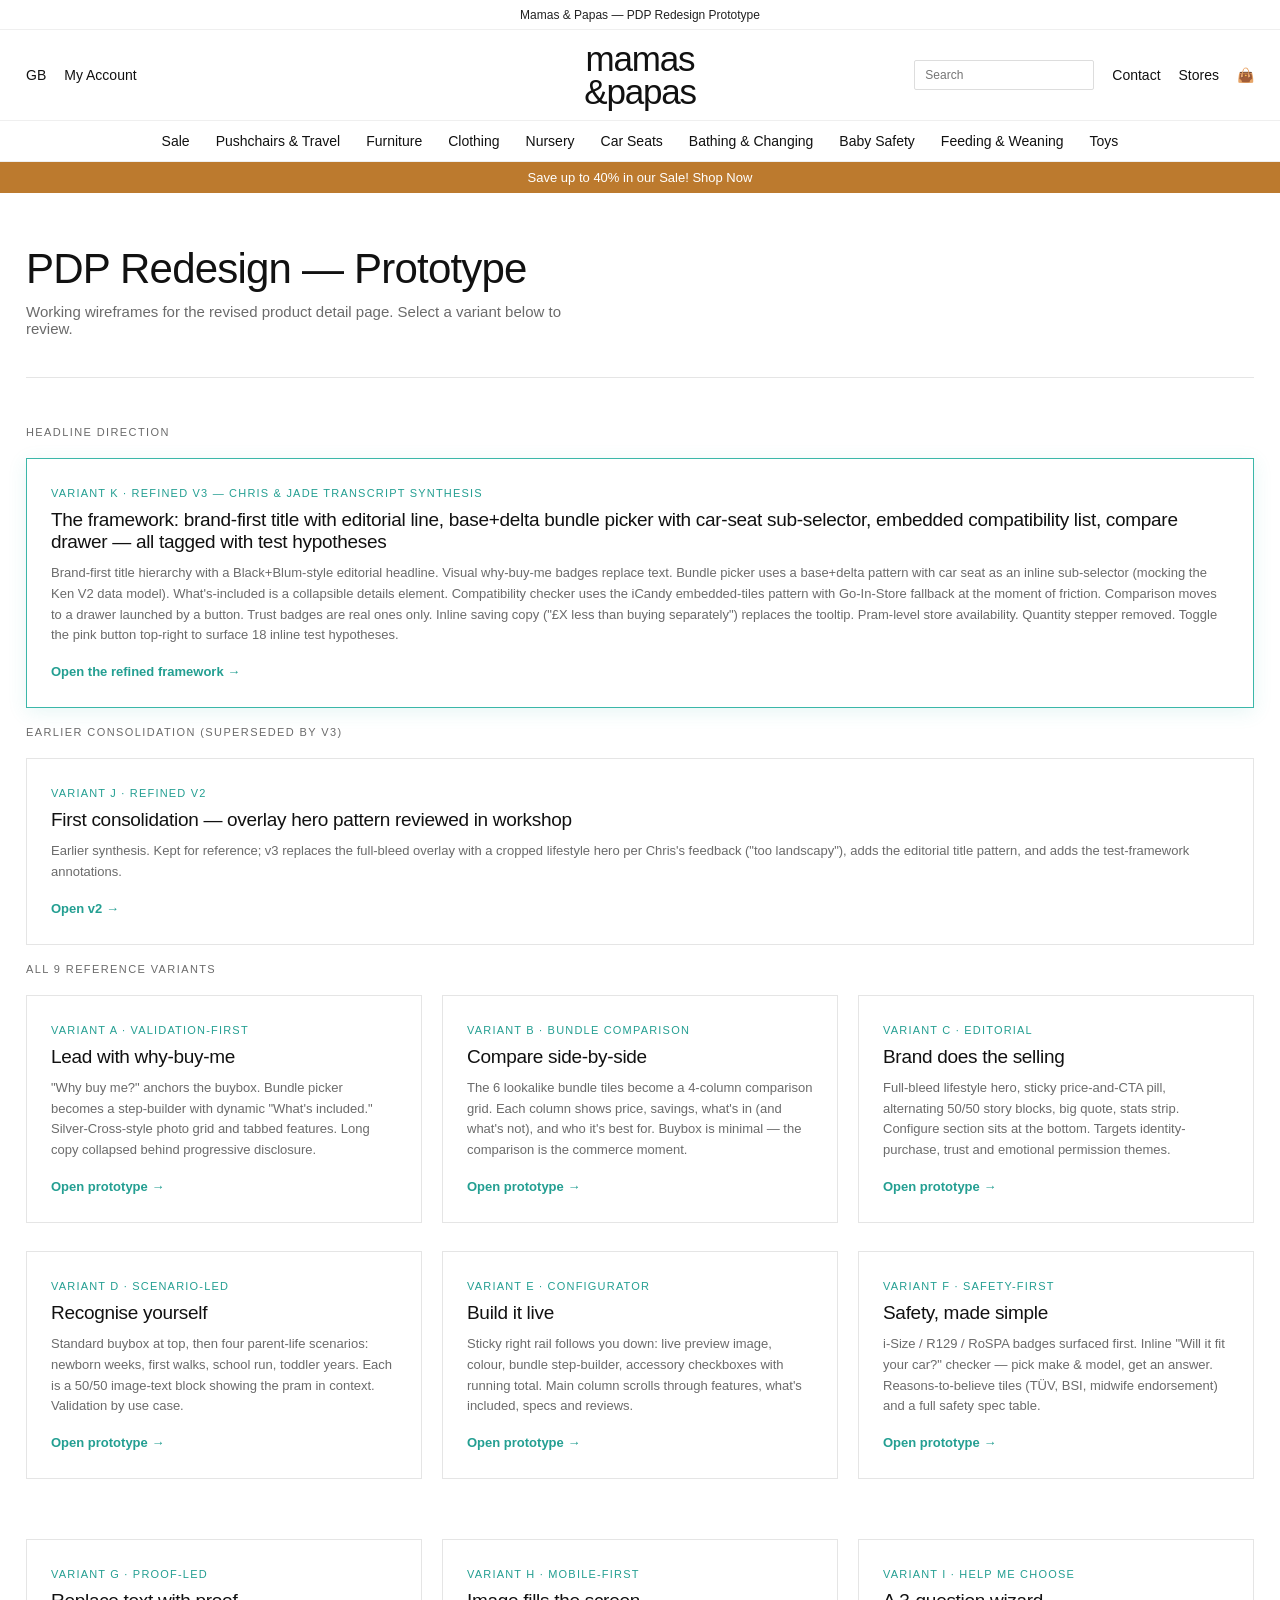
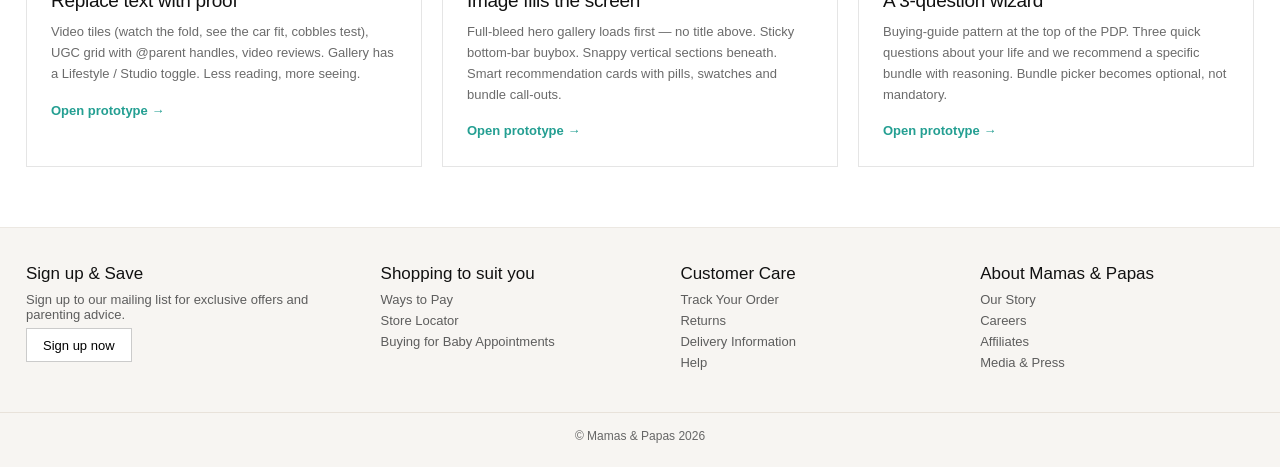
==== commit f72d4252: "Add Variant K — Refined v3 synthesising Chris & Jade transcript Refines Variant J based on the 1.5-h" ====
--- a/index.html
+++ b/index.html
@@ -123,11 +123,21 @@
 
         <div class="hub-label">Headline direction</div>
         <div class="variant-grid" style="grid-template-columns: 1fr; margin-bottom: 16px;">
-          <a href="./pdp-k.html" class="variant-card" style="border-color: var(--teal); box-shadow: 0 4px 18px rgba(59,183,169,0.12);">
-            <div class="variant-card-label" style="color: var(--teal-dark);">Variant J · Refined v2 — consolidated from feedback</div>
-            <h3>The synthesis: trust badges + overlay hero + collapsible bundle, with proof, comparison and accessories below</h3>
-            <p>Pulls the best parts of A, B, C, E, F, G and I into one direction. Hero image with product info overlaid (iCandy pattern). Icon badges replace wordy "Why buy me?". What's-included is a collapsible dropdown. "Help me choose" is a button that launches the wizard as a modal. One hero video tile with "watch more" rather than a video library. Comparison grid moved further down as "Explore other bundles." Accessories upsell with live total. Lighter trust card row (3 not 6). Compatibility checker stays embedded.</p>
-            <div class="variant-card-arrow">Open the synthesis →</div>
+          <a href="./pdp-l.html" class="variant-card" style="border-color: var(--teal); box-shadow: 0 4px 18px rgba(59,183,169,0.12);">
+            <div class="variant-card-label" style="color: var(--teal-dark);">Variant K · Refined v3 — Chris &amp; Jade transcript synthesis</div>
+            <h3>The framework: brand-first title with editorial line, base+delta bundle picker with car-seat sub-selector, embedded compatibility list, compare drawer — all tagged with test hypotheses</h3>
+            <p>Brand-first title hierarchy with a Black+Blum-style editorial headline. Visual why-buy-me badges replace text. Bundle picker uses a base+delta pattern with car seat as an inline sub-selector (mocking the Ken V2 data model). What's-included is a collapsible details element. Compatibility checker uses the iCandy embedded-tiles pattern with Go-In-Store fallback at the moment of friction. Comparison moves to a drawer launched by a button. Trust badges are real ones only. Inline saving copy ("£X less than buying separately") replaces the tooltip. Pram-level store availability. Quantity stepper removed. Toggle the pink button top-right to surface 18 inline test hypotheses.</p>
+            <div class="variant-card-arrow">Open the refined framework →</div>
+          </a>
+        </div>
+
+        <div class="hub-label" style="margin-top: 18px;">Earlier consolidation (superseded by v3)</div>
+        <div class="variant-grid" style="grid-template-columns: 1fr; margin-bottom: 16px;">
+          <a href="./pdp-k.html" class="variant-card">
+            <div class="variant-card-label">Variant J · Refined v2</div>
+            <h3>First consolidation — overlay hero pattern reviewed in workshop</h3>
+            <p>Earlier synthesis. Kept for reference; v3 replaces the full-bleed overlay with a cropped lifestyle hero per Chris's feedback ("too landscapy"), adds the editorial title pattern, and adds the test-framework annotations.</p>
+            <div class="variant-card-arrow">Open v2 →</div>
           </a>
         </div>
 
--- a/styles.css
+++ b/styles.css
@@ -3554,6 +3554,1099 @@
   color: #111;
 }
 
+/* ============================================================
+   VARIANT K — Refined v3 (consolidating Jade + Chris transcript feedback)
+   ============================================================ */
+
+/* Cropped lifestyle hero (iCandy pattern — not full-bleed overlay) */
+.k-pdp-layout {
+  display: grid;
+  grid-template-columns: 1.05fr 1fr;
+  gap: 48px;
+  margin-top: 20px;
+}
+
+.k-gallery {
+  position: relative;
+}
+
+.k-gallery-main {
+  width: 100%;
+  aspect-ratio: 5 / 6;
+  background: #f5f3ef;
+  overflow: hidden;
+  position: relative;
+}
+
+.k-gallery-main img {
+  width: 100%;
+  height: 100%;
+  object-fit: cover;
+  display: block;
+}
+
+.k-gallery-pagination {
+  position: absolute;
+  bottom: 14px;
+  right: 14px;
+  background: rgba(0,0,0,0.55);
+  color: #fff;
+  padding: 4px 10px;
+  font-size: 11px;
+  letter-spacing: 0.4px;
+  border-radius: 999px;
+}
+
+.k-image-info-overlay {
+  position: absolute;
+  left: 14px;
+  bottom: 14px;
+  display: flex;
+  gap: 6px;
+  flex-wrap: wrap;
+}
+
+.k-image-info-tag {
+  background: rgba(255,255,255,0.95);
+  color: #1f4a4f;
+  padding: 4px 9px;
+  font-size: 11px;
+  font-weight: 600;
+  letter-spacing: 0.4px;
+  border-radius: 2px;
+}
+
+.k-gallery-thumbs {
+  display: flex;
+  gap: 8px;
+  margin-top: 10px;
+  flex-wrap: wrap;
+}
+
+.k-gallery-thumbs img {
+  width: 72px;
+  height: 72px;
+  object-fit: cover;
+  cursor: pointer;
+  border: 1px solid #ddd;
+  background: #f5f3ef;
+}
+
+.k-gallery-thumbs img.is-active {
+  border-color: var(--teal);
+}
+
+/* Title stack: brand → editorial line → H1 → subtitle */
+.k-buybox {
+  display: flex;
+  flex-direction: column;
+  gap: 16px;
+}
+
+.k-title-stack {
+  display: flex;
+  flex-direction: column;
+  gap: 6px;
+}
+
+.k-brand {
+  font-size: 11px;
+  letter-spacing: 2.2px;
+  text-transform: uppercase;
+  color: var(--muted);
+  font-weight: 600;
+  margin: 0;
+}
+
+.k-editorial {
+  font-size: 30px;
+  font-weight: 600;
+  letter-spacing: -0.6px;
+  line-height: 1.05;
+  margin: 4px 0 6px;
+  text-transform: uppercase;
+  color: #111;
+}
+
+.k-h1 {
+  font-size: 22px;
+  font-weight: 400;
+  letter-spacing: -0.3px;
+  margin: 0;
+  color: #444;
+}
+
+.k-subtitle {
+  font-size: 13px;
+  color: var(--muted);
+  margin: 0;
+}
+
+.k-rating-row {
+  display: flex;
+  align-items: center;
+  gap: 10px;
+  font-size: 13px;
+  color: #555;
+  margin: 2px 0;
+}
+
+.k-rating-row .stars {
+  color: #f5a623;
+  letter-spacing: 1.2px;
+}
+
+/* Real-only trust badges row */
+.k-real-trust {
+  display: flex;
+  gap: 14px;
+  padding: 12px 0;
+  border-top: 1px solid var(--line);
+  border-bottom: 1px solid var(--line);
+  font-size: 12px;
+  color: #333;
+  flex-wrap: wrap;
+}
+
+.k-real-trust span {
+  display: inline-flex;
+  align-items: center;
+  gap: 6px;
+}
+
+.k-real-trust span::before {
+  content: "✓";
+  color: var(--teal-dark);
+  font-weight: 700;
+}
+
+/* Price + inline saving (replaces "Worth" tooltip pattern) */
+.k-price-block {
+  display: flex;
+  flex-direction: column;
+  gap: 4px;
+}
+
+.k-price {
+  font-size: 38px;
+  line-height: 1;
+  font-weight: 400;
+  letter-spacing: -0.6px;
+  color: #111;
+}
+
+.k-price-saving {
+  font-size: 13px;
+  color: var(--sale);
+  font-weight: 600;
+  min-height: 18px;
+}
+
+.k-order-by {
+  font-size: 13px;
+  color: #333;
+  display: flex;
+  align-items: center;
+  gap: 6px;
+}
+
+.k-order-by .clock {
+  color: var(--teal-dark);
+  font-weight: 700;
+}
+
+.k-order-by strong {
+  color: #111;
+}
+
+/* Why-buy-me as icon badges (replaces wordy block) */
+.k-why-badges {
+  display: grid;
+  grid-template-columns: repeat(4, 1fr);
+  gap: 8px;
+  padding: 14px 0;
+}
+
+.k-why-badge {
+  display: flex;
+  flex-direction: column;
+  align-items: center;
+  text-align: center;
+  gap: 6px;
+}
+
+.k-why-badge .icon {
+  font-size: 22px;
+  line-height: 1;
+}
+
+.k-why-badge .label {
+  font-size: 11px;
+  color: #333;
+  font-weight: 600;
+  line-height: 1.25;
+}
+
+/* Stock signals */
+.k-stock-line {
+  display: flex;
+  align-items: center;
+  gap: 8px;
+  font-size: 13px;
+  color: #222;
+}
+
+.k-stock-line .dot {
+  width: 8px;
+  height: 8px;
+  background: #2bb24b;
+  border-radius: 50%;
+  flex-shrink: 0;
+}
+
+/* Colour swatches with name */
+.k-colour-block {
+  display: flex;
+  flex-direction: column;
+  gap: 10px;
+}
+
+.k-colour-label {
+  font-size: 13px;
+  color: #444;
+}
+
+.k-colour-label strong {
+  color: #111;
+  margin-left: 4px;
+}
+
+/* Bundle picker — base + delta pattern */
+.k-bundle-picker {
+  display: flex;
+  flex-direction: column;
+  gap: 0;
+  border-top: 1px solid var(--line);
+  border-bottom: 1px solid var(--line);
+}
+
+.k-bundle-option {
+  display: block;
+  padding: 16px 4px;
+  cursor: pointer;
+  border-bottom: 1px solid var(--line);
+  position: relative;
+  background: #fff;
+  font-family: inherit;
+  text-align: left;
+  width: 100%;
+  border-left: 0;
+  border-right: 0;
+  border-top: 0;
+}
+
+.k-bundle-option:last-child {
+  border-bottom: 0;
+}
+
+.k-bundle-option:hover {
+  background: #fafafa;
+}
+
+.k-bundle-option.is-active {
+  background: #f8fcfb;
+}
+
+.k-bundle-option-head {
+  display: grid;
+  grid-template-columns: 22px 1fr auto;
+  gap: 12px;
+  align-items: center;
+}
+
+.k-bundle-marker {
+  width: 18px;
+  height: 18px;
+  border: 2px solid #ccc;
+  border-radius: 50%;
+  position: relative;
+  flex-shrink: 0;
+}
+
+.k-bundle-option.is-active .k-bundle-marker {
+  border-color: var(--teal);
+}
+
+.k-bundle-option.is-active .k-bundle-marker::after {
+  content: "";
+  position: absolute;
+  inset: 2px;
+  background: var(--teal);
+  border-radius: 50%;
+}
+
+.k-bundle-name {
+  font-size: 15px;
+  font-weight: 600;
+  color: #111;
+}
+
+.k-bundle-price-line {
+  font-size: 15px;
+  font-weight: 600;
+  color: #111;
+  text-align: right;
+  white-space: nowrap;
+}
+
+.k-bundle-price-line .delta {
+  display: block;
+  font-size: 11px;
+  font-weight: 500;
+  color: var(--sale);
+  margin-top: 2px;
+}
+
+.k-bundle-includes {
+  font-size: 13px;
+  color: #555;
+  margin: 8px 0 0 34px;
+  line-height: 1.5;
+}
+
+.k-bundle-includes strong {
+  color: #111;
+  font-weight: 600;
+}
+
+.k-bundle-includes-list {
+  display: flex;
+  flex-wrap: wrap;
+  gap: 0 8px;
+  margin-top: 4px;
+}
+
+.k-bundle-includes-list li {
+  list-style: none;
+  font-size: 12px;
+  color: #555;
+}
+
+.k-bundle-includes-list li::after {
+  content: "·";
+  margin-left: 6px;
+  color: #aaa;
+}
+
+.k-bundle-includes-list li:last-child::after {
+  content: "";
+}
+
+/* Car-seat sub-selector (V2 Ken model mock) */
+.k-sub-selector {
+  margin: 14px 0 0 34px;
+  padding: 12px 14px;
+  background: #fff;
+  border: 1px solid #e5e5e5;
+  display: none;
+}
+
+.k-bundle-option.is-active .k-sub-selector {
+  display: block;
+}
+
+.k-sub-row {
+  margin-bottom: 12px;
+}
+
+.k-sub-row:last-child {
+  margin-bottom: 0;
+}
+
+.k-sub-label {
+  font-size: 11px;
+  letter-spacing: 1px;
+  text-transform: uppercase;
+  color: var(--muted);
+  font-weight: 600;
+  margin-bottom: 6px;
+}
+
+.k-sub-label strong {
+  color: #111;
+  text-transform: none;
+  letter-spacing: 0;
+  font-weight: 600;
+  margin-left: 6px;
+}
+
+.k-sub-pills {
+  display: flex;
+  flex-wrap: wrap;
+  gap: 6px;
+}
+
+.k-sub-pill {
+  border: 1px solid #ccc;
+  background: #fff;
+  padding: 6px 12px;
+  font-size: 12px;
+  cursor: pointer;
+  font-family: inherit;
+  color: #222;
+}
+
+.k-sub-pill:hover {
+  border-color: #888;
+}
+
+.k-sub-pill.is-active {
+  border-color: var(--teal);
+  background: #f0faf8;
+  color: var(--teal-dark);
+  font-weight: 600;
+}
+
+.k-sub-pill .delta {
+  color: var(--muted);
+  font-weight: 400;
+  margin-left: 4px;
+  font-size: 11px;
+}
+
+.k-sub-swatches {
+  display: flex;
+  gap: 6px;
+}
+
+.k-sub-swatches button {
+  width: 22px;
+  height: 22px;
+  border-radius: 50%;
+  border: 2px solid transparent;
+  outline: 2px solid #ddd;
+  outline-offset: 1px;
+  cursor: pointer;
+  padding: 0;
+}
+
+.k-sub-swatches button.is-active {
+  outline-color: var(--teal);
+}
+
+/* What's included — driven by selection */
+.k-included-wrap {
+  border: 1px solid var(--line);
+  background: #fff;
+}
+
+.k-included-wrap > summary {
+  list-style: none;
+  cursor: pointer;
+  padding: 12px 16px;
+  display: flex;
+  justify-content: space-between;
+  align-items: center;
+  font-size: 13px;
+  font-weight: 600;
+}
+
+.k-included-wrap > summary::-webkit-details-marker {
+  display: none;
+}
+
+.k-included-wrap > summary::after {
+  content: "+";
+  color: #999;
+  font-size: 18px;
+}
+
+.k-included-wrap[open] > summary::after {
+  content: "−";
+}
+
+.k-included-wrap .count {
+  color: var(--muted);
+  font-weight: 400;
+  margin-left: 8px;
+}
+
+.k-included-grid {
+  display: grid;
+  grid-template-columns: repeat(2, 1fr);
+  gap: 6px 14px;
+  padding: 0 16px 14px;
+}
+
+.k-included-grid li {
+  font-size: 12px;
+  color: #555;
+  list-style: none;
+  display: flex;
+  align-items: center;
+  gap: 6px;
+}
+
+.k-included-grid li::before {
+  content: "✓";
+  color: var(--teal);
+  font-weight: 700;
+}
+
+/* Help-me-choose CTA (button that opens modal) */
+.k-help-cta {
+  background: none;
+  border: 1px dashed #cbcbcb;
+  padding: 10px 14px;
+  color: var(--teal-dark);
+  font-size: 13px;
+  font-weight: 600;
+  cursor: pointer;
+  font-family: inherit;
+  text-align: left;
+  display: flex;
+  align-items: center;
+  gap: 8px;
+}
+
+.k-help-cta:hover {
+  border-color: var(--teal);
+  background: #f8fcfb;
+}
+
+.k-help-cta .icon {
+  font-size: 16px;
+}
+
+/* CTAs */
+.k-add-row {
+  display: flex;
+  gap: 10px;
+  margin-top: 6px;
+}
+
+.k-add-row .btn-primary {
+  flex: 1;
+  min-width: 0;
+  height: 48px;
+  font-size: 15px;
+  font-weight: 600;
+}
+
+.k-baby-list {
+  background: #fff;
+  border: 1px solid #ccc;
+  height: 48px;
+  padding: 0 18px;
+  font-size: 13px;
+  cursor: pointer;
+  font-family: inherit;
+  display: inline-flex;
+  align-items: center;
+  gap: 8px;
+}
+
+.k-baby-list:hover {
+  border-color: #888;
+}
+
+.k-pay-options {
+  font-size: 12px;
+  color: #555;
+  line-height: 1.7;
+  display: flex;
+  flex-direction: column;
+  gap: 2px;
+}
+
+.k-pay-options strong {
+  color: #111;
+}
+
+/* Store availability — pram-level (not bundle/colour) */
+.k-store-avail {
+  background: #fafaf8;
+  border: 1px solid #ebe6df;
+  padding: 12px 14px;
+  font-size: 13px;
+  display: flex;
+  align-items: flex-start;
+  gap: 10px;
+}
+
+.k-store-avail .pin {
+  font-size: 16px;
+  flex-shrink: 0;
+  margin-top: 1px;
+}
+
+.k-store-avail-text strong {
+  color: #111;
+  display: block;
+  margin-bottom: 2px;
+}
+
+.k-store-avail-text {
+  color: #555;
+  line-height: 1.4;
+}
+
+.k-store-avail-text a {
+  color: var(--teal-dark);
+  text-decoration: underline;
+  margin-left: 4px;
+}
+
+/* iCandy-style compatible car seats list */
+.k-compat-section {
+  margin-top: 56px;
+}
+
+.k-compat-head {
+  text-align: center;
+  margin-bottom: 28px;
+}
+
+.k-compat-head h2 {
+  font-size: 26px;
+  font-weight: 400;
+  letter-spacing: -0.4px;
+  margin: 0 0 6px;
+}
+
+.k-compat-head p {
+  font-size: 13px;
+  color: var(--muted);
+  margin: 0;
+}
+
+.k-compat-grid {
+  display: grid;
+  grid-template-columns: repeat(3, 1fr);
+  gap: 10px;
+  max-width: 920px;
+  margin: 0 auto;
+}
+
+.k-compat-tile {
+  border: 1px solid var(--line);
+  padding: 16px;
+  text-align: center;
+  background: #fff;
+}
+
+.k-compat-tile-name {
+  font-size: 14px;
+  font-weight: 600;
+  color: #111;
+  margin-bottom: 4px;
+}
+
+.k-compat-tile-status {
+  font-size: 11px;
+  font-weight: 600;
+  color: #1f7a5c;
+  letter-spacing: 0.6px;
+  display: inline-flex;
+  align-items: center;
+  gap: 4px;
+}
+
+.k-compat-tile-status::before {
+  content: "✓";
+}
+
+.k-compat-tile-meta {
+  display: block;
+  margin-top: 4px;
+  font-size: 11px;
+  color: var(--muted);
+  letter-spacing: 0;
+  font-weight: 400;
+}
+
+.k-compat-tile.is-stocked {
+  border-color: #d4dee0;
+  background: #f5f9fa;
+}
+
+.k-compat-more {
+  display: block;
+  margin: 16px auto 0;
+  background: none;
+  border: 0;
+  font-size: 13px;
+  color: var(--teal-dark);
+  font-weight: 600;
+  text-decoration: underline;
+  cursor: pointer;
+  font-family: inherit;
+}
+
+.k-compat-extra {
+  display: none;
+  grid-template-columns: repeat(3, 1fr);
+  gap: 10px;
+  max-width: 920px;
+  margin: 12px auto 0;
+}
+
+.k-compat-extra.is-open {
+  display: grid;
+}
+
+.k-compat-fallback {
+  max-width: 920px;
+  margin: 24px auto 0;
+  padding: 18px 20px;
+  background: #fafaf8;
+  border: 1px solid #ebe6df;
+  text-align: center;
+  font-size: 13px;
+  color: #444;
+  line-height: 1.6;
+}
+
+.k-compat-fallback strong {
+  display: block;
+  margin-bottom: 4px;
+  color: #111;
+  font-weight: 600;
+}
+
+.k-compat-fallback-actions {
+  display: flex;
+  gap: 10px;
+  justify-content: center;
+  margin-top: 12px;
+}
+
+.k-compat-fallback-actions a {
+  background: #fff;
+  border: 1px solid #ccc;
+  padding: 8px 14px;
+  font-size: 13px;
+  color: #111;
+  text-decoration: none;
+  font-weight: 600;
+}
+
+.k-compat-fallback-actions a:hover {
+  border-color: #888;
+}
+
+/* Compare drawer (iCandy pattern) */
+.k-compare-launch {
+  display: flex;
+  align-items: center;
+  justify-content: space-between;
+  gap: 16px;
+  padding: 18px 22px;
+  background: #fafaf8;
+  border: 1px solid #ebe6df;
+  margin-top: 56px;
+}
+
+.k-compare-launch-text strong {
+  display: block;
+  font-size: 16px;
+  color: #111;
+  margin-bottom: 2px;
+}
+
+.k-compare-launch-text span {
+  font-size: 13px;
+  color: var(--muted);
+}
+
+.k-compare-launch button {
+  background: #111;
+  color: #fff;
+  border: 0;
+  padding: 0 18px;
+  height: 40px;
+  font-size: 13px;
+  font-weight: 600;
+  cursor: pointer;
+  font-family: inherit;
+  letter-spacing: 0.4px;
+}
+
+.k-compare-launch button:hover {
+  background: #333;
+}
+
+.k-compare-overlay {
+  position: fixed;
+  inset: 0;
+  background: rgba(0,0,0,0.55);
+  z-index: 100;
+  display: none;
+}
+
+.k-compare-overlay.is-open {
+  display: block;
+}
+
+.k-compare-drawer {
+  position: fixed;
+  top: 0;
+  right: -640px;
+  width: 640px;
+  max-width: 100vw;
+  height: 100vh;
+  background: #fff;
+  z-index: 101;
+  transition: right 250ms ease;
+  display: flex;
+  flex-direction: column;
+}
+
+.k-compare-drawer.is-open {
+  right: 0;
+}
+
+.k-compare-drawer-head {
+  display: flex;
+  justify-content: space-between;
+  align-items: center;
+  padding: 20px 24px;
+  border-bottom: 1px solid var(--line);
+}
+
+.k-compare-drawer-head h2 {
+  font-size: 18px;
+  font-weight: 600;
+  margin: 0;
+}
+
+.k-compare-drawer-body {
+  flex: 1;
+  overflow-y: auto;
+  padding: 20px 24px;
+}
+
+.k-compare-row-products {
+  display: grid;
+  grid-template-columns: 88px repeat(3, 1fr);
+  gap: 12px;
+  margin-bottom: 20px;
+  border-bottom: 1px solid var(--line);
+  padding-bottom: 20px;
+}
+
+.k-compare-row-products > div:first-child {
+  font-size: 11px;
+  letter-spacing: 1px;
+  text-transform: uppercase;
+  color: var(--muted);
+  align-self: end;
+  padding-bottom: 8px;
+}
+
+.k-compare-product {
+  text-align: center;
+}
+
+.k-compare-product img {
+  width: 100%;
+  aspect-ratio: 1;
+  object-fit: cover;
+  background: #f5f3ef;
+  margin-bottom: 8px;
+}
+
+.k-compare-product .name {
+  font-size: 12px;
+  font-weight: 600;
+  color: #111;
+  line-height: 1.3;
+  margin-bottom: 2px;
+}
+
+.k-compare-product .price {
+  font-size: 12px;
+  color: #444;
+}
+
+.k-compare-table {
+  width: 100%;
+  border-collapse: collapse;
+}
+
+.k-compare-table th,
+.k-compare-table td {
+  text-align: center;
+  padding: 12px 8px;
+  border-bottom: 1px solid var(--line);
+  font-size: 12px;
+}
+
+.k-compare-table th:first-child,
+.k-compare-table td:first-child {
+  text-align: left;
+  color: #111;
+  font-weight: 500;
+  width: 38%;
+}
+
+.k-compare-table td.tick {
+  color: var(--teal-dark);
+  font-weight: 700;
+}
+
+.k-compare-table td.dash {
+  color: #bbb;
+}
+
+.k-compare-drawer-close {
+  background: none;
+  border: 0;
+  font-size: 26px;
+  line-height: 1;
+  cursor: pointer;
+  color: #888;
+  width: 36px;
+  height: 36px;
+}
+
+.k-compare-drawer-close:hover {
+  color: #111;
+}
+
+/* Hypothesis annotation system */
+.k-test-toggle {
+  position: fixed;
+  top: 16px;
+  right: 16px;
+  z-index: 90;
+  background: #ff5f9e;
+  color: #fff;
+  padding: 8px 14px;
+  font-size: 11px;
+  cursor: pointer;
+  text-transform: uppercase;
+  letter-spacing: 1.2px;
+  font-weight: 600;
+  font-family: inherit;
+  border: 0;
+  border-radius: 999px;
+  box-shadow: 0 4px 14px rgba(0,0,0,0.15);
+}
+
+.k-test-toggle:hover {
+  background: #e7488a;
+}
+
+.k-test-mark {
+  display: none;
+  background: #ff5f9e;
+  color: #fff;
+  font-size: 10px;
+  padding: 1px 5px;
+  border-radius: 3px;
+  font-weight: 700;
+  margin-left: 4px;
+  vertical-align: super;
+  cursor: pointer;
+  text-decoration: none;
+  letter-spacing: 0.4px;
+}
+
+body.show-tests .k-test-mark {
+  display: inline-block;
+}
+
+.k-test-panel {
+  position: fixed;
+  top: 0;
+  right: -420px;
+  width: 400px;
+  max-width: 100vw;
+  height: 100vh;
+  background: #fff;
+  z-index: 89;
+  transition: right 250ms ease;
+  border-left: 1px solid var(--line);
+  box-shadow: -8px 0 24px rgba(0,0,0,0.08);
+  padding: 64px 24px 24px;
+  overflow-y: auto;
+}
+
+body.show-tests .k-test-panel {
+  right: 0;
+}
+
+.k-test-panel h3 {
+  font-size: 14px;
+  font-weight: 600;
+  margin: 0 0 4px;
+  text-transform: uppercase;
+  letter-spacing: 1.2px;
+  color: #111;
+}
+
+.k-test-panel > p {
+  font-size: 12px;
+  color: var(--muted);
+  margin: 0 0 22px;
+  line-height: 1.5;
+}
+
+.k-test-panel ol {
+  list-style: none;
+  padding: 0;
+  margin: 0;
+  display: flex;
+  flex-direction: column;
+  gap: 16px;
+}
+
+.k-test-panel li {
+  border-left: 3px solid #ff5f9e;
+  padding: 4px 0 4px 12px;
+}
+
+.k-test-panel li strong {
+  display: block;
+  font-size: 12px;
+  color: #111;
+  margin-bottom: 4px;
+}
+
+.k-test-panel li p {
+  font-size: 12px;
+  color: #444;
+  line-height: 1.5;
+  margin: 0;
+}
+
+.k-test-panel li .hyp {
+  font-size: 11px;
+  color: var(--muted);
+  font-style: italic;
+  margin-top: 4px;
+  display: block;
+}
+
+/* Saved bundle name softer wording in wizard result */
+.k-wizard-soft strong {
+  color: var(--teal-dark);
+  font-weight: 600;
+}
+
+.k-wizard-browse {
+  margin-top: 16px;
+  text-align: center;
+  font-size: 13px;
+}
+
+.k-wizard-browse a {
+  color: var(--teal-dark);
+  text-decoration: underline;
+  font-weight: 600;
+}
+
 /* ---- Mobile overrides ---- */
 
 .mobile-hamburger {
@@ -4051,4 +5144,56 @@
   .wizard-modal-content {
     padding: 36px 20px 24px;
   }
-}
+
+  /* v3 mobile */
+  .k-pdp-layout {
+    grid-template-columns: 1fr;
+    gap: 28px;
+  }
+
+  .k-editorial {
+    font-size: 22px;
+  }
+
+  .k-why-badges {
+    grid-template-columns: 1fr 1fr;
+    gap: 14px;
+  }
+
+  .k-real-trust {
+    gap: 10px;
+    font-size: 11px;
+  }
+
+  .k-bundle-includes-list {
+    gap: 0 6px;
+  }
+
+  .k-compat-grid,
+  .k-compat-extra {
+    grid-template-columns: 1fr 1fr;
+  }
+
+  .k-compare-drawer {
+    right: -100vw;
+    width: 100vw;
+  }
+
+  .k-compare-row-products {
+    grid-template-columns: 70px repeat(3, 1fr);
+  }
+
+  .k-test-panel {
+    right: -100vw;
+    width: 100vw;
+  }
+
+  .k-add-row {
+    flex-direction: column;
+  }
+
+  .k-baby-list {
+    width: 100%;
+    justify-content: center;
+  }
+}
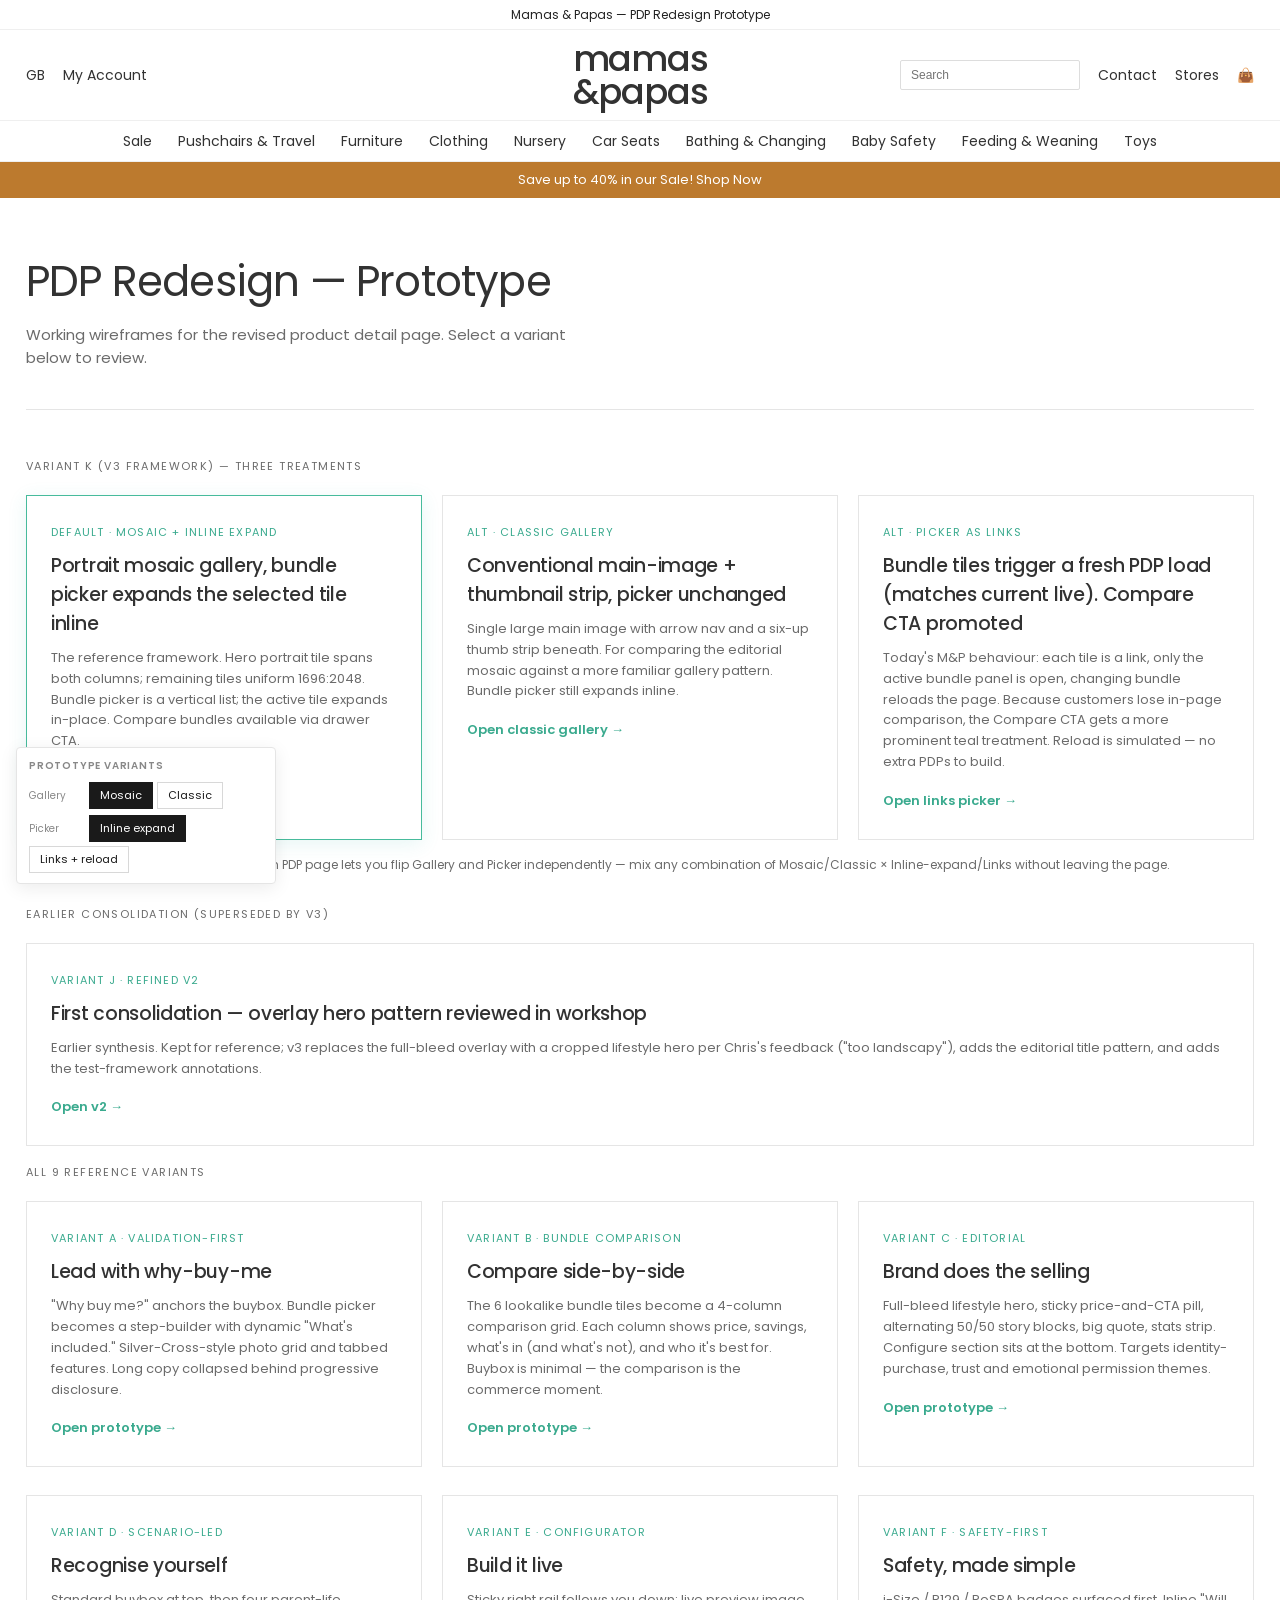
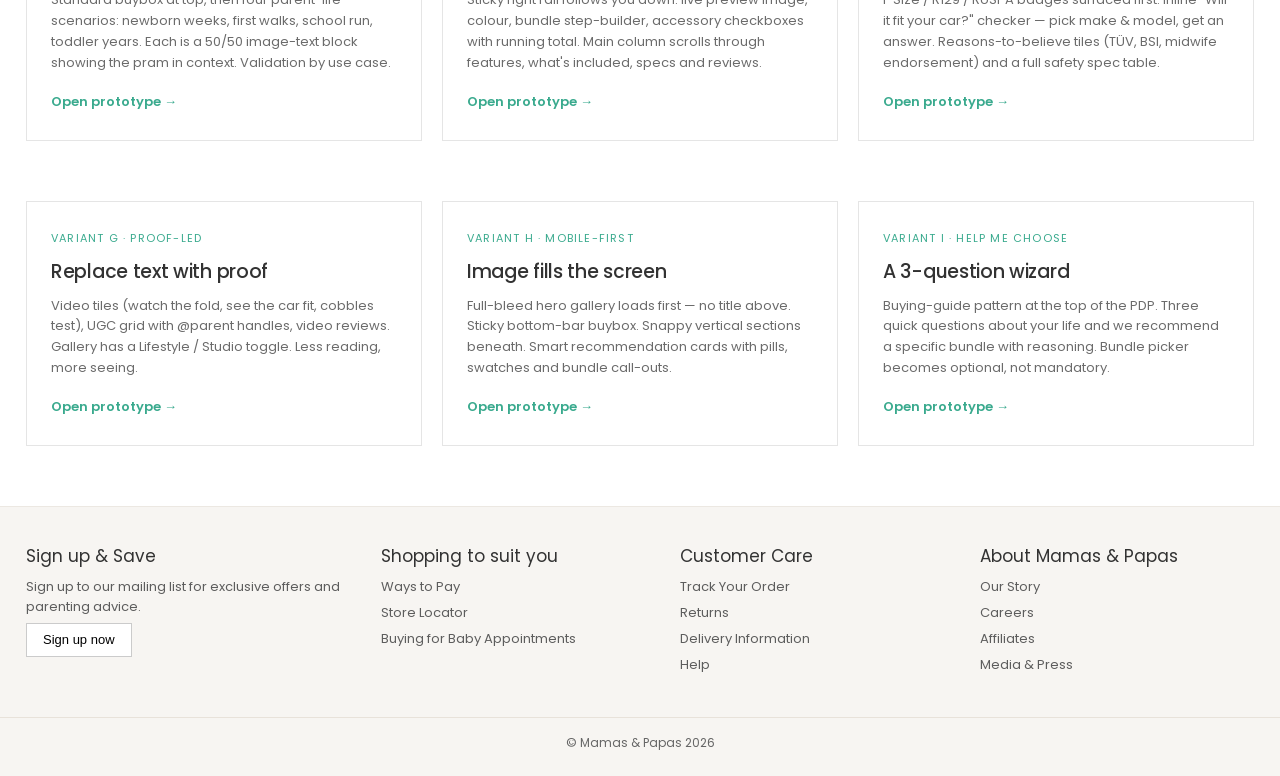
==== commit 799d2c1e: "v3 variant switcher: classic gallery + picker-as-links treatments Adds two alternative treatments to" ====
--- a/index.html
+++ b/index.html
@@ -121,15 +121,28 @@
           <p>Working wireframes for the revised product detail page. Select a variant below to review.</p>
         </div>
 
-        <div class="hub-label">Headline direction</div>
-        <div class="variant-grid" style="grid-template-columns: 1fr; margin-bottom: 16px;">
+        <div class="hub-label">Variant K (v3 framework) — three treatments</div>
+        <div class="variant-grid" style="margin-bottom: 16px;">
           <a href="./pdp-l.html" class="variant-card" style="border-color: var(--teal); box-shadow: 0 4px 18px rgba(59,183,169,0.12);">
-            <div class="variant-card-label" style="color: var(--teal-dark);">Variant K · Refined v3 — Chris &amp; Jade transcript synthesis</div>
-            <h3>The framework: brand-first title with editorial line, base+delta bundle picker with car-seat sub-selector, embedded compatibility list, compare drawer — all tagged with test hypotheses</h3>
-            <p>Brand-first title hierarchy with a Black+Blum-style editorial headline. Visual why-buy-me badges replace text. Bundle picker uses a base+delta pattern with car seat as an inline sub-selector (mocking the Ken V2 data model). What's-included is a collapsible details element. Compatibility checker uses the iCandy embedded-tiles pattern with Go-In-Store fallback at the moment of friction. Comparison moves to a drawer launched by a button. Trust badges are real ones only. Inline saving copy ("£X less than buying separately") replaces the tooltip. Pram-level store availability. Quantity stepper removed. Toggle the pink button top-right to surface 18 inline test hypotheses.</p>
-            <div class="variant-card-arrow">Open the refined framework →</div>
-          </a>
-        </div>
+            <div class="variant-card-label" style="color: var(--teal-dark);">Default · Mosaic + Inline expand</div>
+            <h3>Portrait mosaic gallery, bundle picker expands the selected tile inline</h3>
+            <p>The reference framework. Hero portrait tile spans both columns; remaining tiles uniform 1696:2048. Bundle picker is a vertical list; the active tile expands in-place. Compare bundles available via drawer CTA.</p>
+            <div class="variant-card-arrow">Open default →</div>
+          </a>
+          <a href="./pdp-l.html?gallery=classic" class="variant-card">
+            <div class="variant-card-label">Alt · Classic gallery</div>
+            <h3>Conventional main-image + thumbnail strip, picker unchanged</h3>
+            <p>Single large main image with arrow nav and a six-up thumb strip beneath. For comparing the editorial mosaic against a more familiar gallery pattern. Bundle picker still expands inline.</p>
+            <div class="variant-card-arrow">Open classic gallery →</div>
+          </a>
+          <a href="./pdp-l.html?picker=links" class="variant-card">
+            <div class="variant-card-label">Alt · Picker as links</div>
+            <h3>Bundle tiles trigger a fresh PDP load (matches current live). Compare CTA promoted</h3>
+            <p>Today's M&amp;P behaviour: each tile is a link, only the active bundle panel is open, changing bundle reloads the page. Because customers lose in-page comparison, the Compare CTA gets a more prominent teal treatment. Reload is simulated — no extra PDPs to build.</p>
+            <div class="variant-card-arrow">Open links picker →</div>
+          </a>
+        </div>
+        <p style="font-size: 12px; color: var(--muted); margin: 0 0 32px;">A switcher chip at the bottom-left of each PDP page lets you flip Gallery and Picker independently — mix any combination of Mosaic/Classic × Inline-expand/Links without leaving the page.</p>
 
         <div class="hub-label" style="margin-top: 18px;">Earlier consolidation (superseded by v3)</div>
         <div class="variant-grid" style="grid-template-columns: 1fr; margin-bottom: 16px;">
--- a/styles.css
+++ b/styles.css
@@ -1,10 +1,12 @@
+@import url("https://fonts.googleapis.com/css2?family=Poppins:wght@200;300;400;600&display=swap");
+
 :root {
   --page-bg: #ffffff;
-  --text: #111111;
+  --text: #323232;
   --muted: #6b6b6b;
   --line: #e5e5e5;
-  --teal: #3bb7a9;
-  --teal-dark: #249f92;
+  --teal: #47bb9c;
+  --teal-dark: #3aaa8e;
   --sale: #d44d4d;
   --promo: #bc7a2e;
   --footer-bg: #f7f5f2;
@@ -20,8 +22,12 @@
   padding: 0;
   background: var(--page-bg);
   color: var(--text);
-  font-family: "Avenir Next", Avenir, "Helvetica Neue", Helvetica, Arial, sans-serif;
-  overflow-x: hidden;
+  font-family: "Poppins", "Helvetica Neue", Helvetica, Arial, sans-serif;
+  font-size: 14px;
+  /* `clip` (not `hidden`) — `hidden` implicitly forces overflow-y: auto,
+     which makes html/body a scroll container and silently breaks
+     position: sticky against the viewport. */
+  overflow-x: clip;
 }
 
 a {
@@ -1113,8 +1119,8 @@
 }
 
 .reviews-summary {
-  margin-top: 60px;
-  padding: 36px 0;
+  margin-top: 120px;
+  padding: 48px 0;
   border-top: 1px solid var(--line);
   border-bottom: 1px solid var(--line);
 }
@@ -1179,14 +1185,14 @@
 }
 
 .review-card .review-title {
-  font-size: 14px;
+  font-size: 15px;
   font-weight: 600;
   margin-bottom: 8px;
   color: #111;
 }
 
 .review-card .review-body {
-  font-size: 13px;
+  font-size: 14px;
   color: #444;
   line-height: 1.55;
   margin-bottom: 12px;
@@ -1200,25 +1206,29 @@
 /* ---- Rich "What's in the box" grid (Silver Cross style) ---- */
 
 .section-block {
-  margin-top: 80px;
+  margin-top: 120px;
 }
 
 .section-block-head {
   text-align: center;
-  margin-bottom: 36px;
+  margin-bottom: 56px;
 }
 
 .section-block-head h2 {
-  font-size: 36px;
-  font-weight: 400;
-  letter-spacing: -0.5px;
-  margin: 0 0 8px;
+  font-size: 38px;
+  font-weight: 300;
+  letter-spacing: -0.6px;
+  margin: 0 0 12px;
+  color: #1a1a1a;
+  line-height: 1.1;
 }
 
 .section-block-head p {
-  font-size: 14px;
-  color: var(--muted);
-  margin: 0;
+  font-size: 15px;
+  color: #666;
+  margin: 0 auto;
+  max-width: 560px;
+  line-height: 1.55;
 }
 
 .whats-included-grid {
@@ -3158,123 +3168,833 @@
   font-size: 16px;
 }
 
-.proof-hero {
-  margin: 64px 0 0;
+/* Mini live-expert CTA — small contextual signal that pings the live demo block */
+.k-live-mini {
+  display: inline-flex;
+  align-items: center;
+  gap: 8px;
+  font-size: 13px;
+  color: #1a1a1a;
+  text-decoration: none;
+  font-weight: 500;
+  border-bottom: 1px solid transparent;
+  padding-bottom: 1px;
+  transition: border-color 150ms, color 150ms;
+}
+
+.k-live-mini:hover {
+  border-bottom-color: #1a1a1a;
+}
+
+.k-live-mini-dot {
+  width: 8px;
+  height: 8px;
+  border-radius: 50%;
+  background: #e63946;
+  position: relative;
+  flex-shrink: 0;
+}
+
+.k-live-mini-dot::after {
+  content: "";
+  position: absolute;
+  inset: -3px;
+  border-radius: 50%;
+  background: #e63946;
+  opacity: 0.4;
+  animation: k-pulse 1.6s ease-out infinite;
+}
+
+.k-live-mini-count {
+  color: #888;
+  font-weight: 400;
+}
+
+/* Mini CTA below the Compare launcher */
+.k-compare-live-cue {
+  margin: 18px 0 0;
+  text-align: center;
+}
+
+/* Compat fallback primary action — uses live mini dot too */
+.k-compat-fallback-primary {
+  display: inline-flex !important;
+  align-items: center;
+  gap: 8px;
+  background: #1a1a1a !important;
+  color: #fff !important;
+  border-color: #1a1a1a !important;
+}
+
+.k-compat-fallback-primary:hover {
+  background: #000 !important;
+}
+
+.k-compat-fallback-primary .k-live-mini-dot {
+  background: #ffffff;
+}
+
+.k-compat-fallback-primary .k-live-mini-dot::after {
+  background: #ffffff;
+}
+
+/* Go-In-Store live demo block — image-led, "live now" signal */
+.k-live-demo {
   display: grid;
-  grid-template-columns: 1.5fr 1fr;
-  gap: 14px;
-}
-
-.proof-hero-main {
+  grid-template-columns: 1fr 1fr;
+  margin-top: 120px;
+  background: #fafaf8;
+  border: 1px solid #ebe6df;
+}
+
+.k-live-demo-img {
   position: relative;
-  background: #1a1a1a;
-  aspect-ratio: 16 / 10;
-  cursor: pointer;
+  background: #2e2924;
   overflow: hidden;
-  border: 0;
-  padding: 0;
-  font-family: inherit;
-}
-
-.proof-hero-main img {
+  min-height: 460px;
+}
+
+.k-live-demo-img img {
   width: 100%;
   height: 100%;
   object-fit: cover;
-  opacity: 0.94;
-  transition: opacity 200ms;
-}
-
-.proof-hero-main:hover img {
-  opacity: 1;
-}
-
-.proof-hero-main .video-tile-play {
+  display: block;
+}
+
+.k-live-pulse {
   position: absolute;
-  inset: 0;
-  margin: auto;
-  width: 64px;
-  height: 64px;
-  font-size: 22px;
-}
-
-.proof-hero-main .meta {
+  top: 18px;
+  left: 18px;
+  background: #fff;
+  color: #1a1a1a;
+  padding: 8px 14px;
+  font-size: 12px;
+  font-weight: 600;
+  letter-spacing: 0.4px;
+  display: inline-flex;
+  align-items: center;
+  gap: 8px;
+  border-radius: 999px;
+  box-shadow: 0 2px 8px rgba(0,0,0,0.12);
+}
+
+.k-live-pulse-dot {
+  width: 8px;
+  height: 8px;
+  border-radius: 50%;
+  background: #e63946;
+  position: relative;
+}
+
+.k-live-pulse-dot::after {
+  content: "";
   position: absolute;
-  bottom: 20px;
-  left: 22px;
-  right: 22px;
+  inset: -3px;
+  border-radius: 50%;
+  background: #e63946;
+  opacity: 0.4;
+  animation: k-pulse 1.6s ease-out infinite;
+}
+
+@keyframes k-pulse {
+  0%   { transform: scale(0.9); opacity: 0.6; }
+  70%  { transform: scale(1.8); opacity: 0; }
+  100% { transform: scale(1.8); opacity: 0; }
+}
+
+.k-live-demo-text {
+  padding: 56px 56px;
+  display: flex;
+  flex-direction: column;
+  justify-content: center;
+}
+
+.k-live-demo-text .k-eyebrow {
+  font-size: 12px;
+  letter-spacing: 2.4px;
+  text-transform: uppercase;
+  color: #888;
+  font-weight: 600;
+  margin: 0 0 16px;
+}
+
+.k-live-demo-h {
+  font-size: 38px;
+  font-weight: 300;
+  letter-spacing: -0.6px;
+  line-height: 1.05;
+  margin: 0 0 16px;
+  color: #1a1a1a;
+}
+
+.k-live-demo-h strong {
+  font-weight: 500;
+  color: #1a1a1a;
+}
+
+.k-live-demo-lede {
+  font-size: 15px;
+  line-height: 1.55;
+  color: #444;
+  margin: 0 0 22px;
+  max-width: 460px;
+}
+
+.k-live-demo-points {
+  list-style: none;
+  margin: 0 0 28px;
+  padding: 0;
+  display: flex;
+  flex-direction: column;
+  gap: 8px;
+}
+
+.k-live-demo-points li {
+  font-size: 14px;
+  color: #444;
+  display: flex;
+  gap: 10px;
+  align-items: baseline;
+}
+
+.k-live-demo-points li::before {
+  content: "✓";
+  color: #1a1a1a;
+  font-weight: 700;
+  flex-shrink: 0;
+}
+
+.k-live-demo-actions {
+  display: flex;
+  flex-direction: column;
+  gap: 12px;
+  align-items: flex-start;
+}
+
+.k-live-demo-actions .btn-primary {
+  background: #323232;
   color: #fff;
-  font-size: 17px;
-  font-weight: 600;
-  text-shadow: 0 2px 8px rgba(0,0,0,0.5);
-}
-
-.proof-hero-main .meta span {
+  border: 0;
+  height: 56px;
+  padding: 0 32px;
+  font-size: 14px;
+  font-weight: 600;
+  letter-spacing: 1.2px;
+  text-transform: uppercase;
+  cursor: pointer;
+  font-family: inherit;
+  min-width: 280px;
+}
+
+.k-live-demo-actions .btn-primary:hover {
+  background: #1a1a1a;
+}
+
+.k-live-demo-call {
+  font-size: 14px;
+  color: #555;
+  text-decoration: underline;
+  text-underline-offset: 3px;
+}
+
+.k-live-demo-call:hover {
+  color: #1a1a1a;
+}
+
+.k-live-demo-meta {
+  font-size: 12px;
+  color: #888;
+  margin: 18px 0 0;
+  letter-spacing: 0.2px;
+}
+
+/* Bag-drawer accessories upsell (post-add-to-bag) */
+.k-bag-upsell {
+  border-top: 1px solid var(--line);
+  padding: 18px 16px 4px;
+  background: #fafaf8;
+}
+
+.k-bag-upsell-title {
+  font-size: 14px;
+  font-weight: 600;
+  color: #1a1a1a;
+  margin: 0 0 2px;
+  letter-spacing: -0.1px;
+}
+
+.k-bag-upsell-sub {
+  font-size: 12px;
+  color: var(--sale);
+  margin: 0 0 14px;
+}
+
+.k-bag-upsell-list {
+  list-style: none;
+  padding: 0;
+  margin: 0;
+  display: flex;
+  flex-direction: column;
+  gap: 10px;
+}
+
+.k-bag-upsell-item {
+  display: grid;
+  grid-template-columns: 56px 1fr 36px;
+  gap: 12px;
+  align-items: center;
+  padding: 8px 0;
+}
+
+.k-bag-upsell-item img {
+  width: 56px;
+  height: 56px;
+  object-fit: cover;
+  background: #ede9e3;
   display: block;
+}
+
+.k-bag-upsell-info {
+  min-width: 0;
+}
+
+.k-bag-upsell-name {
+  font-size: 13px;
+  font-weight: 500;
+  color: #1a1a1a;
+  margin-bottom: 2px;
+}
+
+.k-bag-upsell-meta {
+  font-size: 11px;
+  color: #888;
+  margin-bottom: 2px;
+}
+
+.k-bag-upsell-price {
+  font-size: 13px;
+  color: #1a1a1a;
+  font-weight: 600;
+}
+
+.k-bag-upsell-was {
+  text-decoration: line-through;
+  color: #999;
+  font-weight: 400;
+  margin-left: 4px;
   font-size: 12px;
+}
+
+.k-bag-upsell-add {
+  width: 36px;
+  height: 36px;
+  background: #fff;
+  border: 1px solid #ccc;
+  border-radius: 50%;
+  font-size: 18px;
+  cursor: pointer;
+  color: #1a1a1a;
+  font-family: inherit;
+  line-height: 1;
+}
+
+.k-bag-upsell-add:hover {
+  border-color: #1a1a1a;
+  background: #1a1a1a;
+  color: #fff;
+}
+
+/* Description / Specs / Dimensions / Delivery accordion — bottom of main */
+.k-details {
+  margin-top: 80px;
+  border-top: 1px solid var(--line);
+}
+
+.k-details-item {
+  border-bottom: 1px solid var(--line);
+}
+
+.k-details-item > summary {
+  list-style: none;
+  cursor: pointer;
+  padding: 22px 4px;
+  display: flex;
+  justify-content: space-between;
+  align-items: center;
+  font-size: 20px;
+  font-weight: 500;
+  color: #1a1a1a;
+  letter-spacing: -0.2px;
+}
+
+.k-details-item > summary::-webkit-details-marker {
+  display: none;
+}
+
+.k-details-summary-icon {
+  width: 14px;
+  height: 14px;
+  position: relative;
+  flex-shrink: 0;
+}
+
+.k-details-summary-icon::before,
+.k-details-summary-icon::after {
+  content: "";
+  position: absolute;
+  background: #1a1a1a;
+  transition: transform 200ms;
+}
+
+.k-details-summary-icon::before {
+  top: 6px;
+  left: 0;
+  right: 0;
+  height: 2px;
+}
+
+.k-details-summary-icon::after {
+  left: 6px;
+  top: 0;
+  bottom: 0;
+  width: 2px;
+}
+
+.k-details-item[open] .k-details-summary-icon::after {
+  transform: scaleY(0);
+}
+
+.k-details-body {
+  padding: 0 4px 32px;
+  max-width: 880px;
+  font-size: 14px;
+  color: #444;
+  line-height: 1.6;
+}
+
+.k-details-body p {
+  margin: 0 0 14px;
+}
+
+.k-details-body h4 {
+  font-size: 16px;
+  font-weight: 600;
+  color: #1a1a1a;
+  margin: 24px 0 12px;
+}
+
+.k-details-lede {
+  font-size: 15px;
+  color: #1a1a1a;
   font-weight: 400;
-  opacity: 0.9;
-  margin-top: 2px;
-}
-
-.proof-hero-more {
+}
+
+.k-details-fineprint {
+  font-size: 13px;
+  color: #777;
+  margin: -4px 0 14px !important;
+}
+
+.k-details-specs {
   display: grid;
-  grid-template-rows: 1fr 1fr;
+  grid-template-columns: 200px 1fr;
+  gap: 8px 16px;
+  margin: 0 0 8px;
+}
+
+.k-details-specs dt {
+  font-weight: 600;
+  color: #1a1a1a;
+}
+
+.k-details-specs dd {
+  margin: 0;
+  color: #555;
+}
+
+.k-details-table {
+  width: 100%;
+  border-collapse: collapse;
+  font-size: 13px;
+  margin-top: 12px;
+}
+
+.k-details-table th,
+.k-details-table td {
+  border: 1px solid var(--line);
+  padding: 12px 14px;
+  text-align: left;
+  vertical-align: top;
+  color: #444;
+  line-height: 1.5;
+}
+
+.k-details-table th {
+  font-weight: 600;
+  color: #1a1a1a;
+  background: #fafaf8;
+}
+
+.k-details-table strong {
+  color: #1a1a1a;
+}
+
+/* Features carousel — Silver Cross pattern with component tabs */
+.k-features-section {
+  margin-top: 120px;
+}
+
+.k-features-head {
+  display: flex;
+  align-items: center;
+  justify-content: space-between;
+  margin-bottom: 22px;
+}
+
+.k-features-head h2 {
+  font-size: 38px;
+  font-weight: 300;
+  letter-spacing: -0.6px;
+  margin: 0;
+  color: #1a1a1a;
+}
+
+.k-features-controls {
+  display: flex;
+  gap: 8px;
+}
+
+.k-features-scroll {
+  width: 44px;
+  height: 44px;
+  border-radius: 50%;
+  background: #fff;
+  border: 1px solid var(--line);
+  cursor: pointer;
+  font-size: 18px;
+  color: #1a1a1a;
+  font-family: inherit;
+  transition: border-color 150ms, background 150ms;
+}
+
+.k-features-scroll:hover {
+  border-color: #1a1a1a;
+}
+
+.k-features-tabs {
+  display: inline-flex;
+  gap: 4px;
+  padding: 4px;
+  background: #fff;
+  border: 1px solid var(--line);
+  border-radius: 999px;
+  margin-bottom: 28px;
+}
+
+.k-features-tab {
+  background: transparent;
+  border: 0;
+  padding: 9px 18px;
+  font-size: 13px;
+  color: #444;
+  cursor: pointer;
+  font-family: inherit;
+  border-radius: 999px;
+  letter-spacing: 0.1px;
+  transition: background 150ms, color 150ms;
+}
+
+.k-features-tab:hover {
+  color: #1a1a1a;
+}
+
+.k-features-tab.is-active {
+  background: #1a1a1a;
+  color: #fff;
+  font-weight: 500;
+}
+
+.k-features-panel[hidden] {
+  display: none;
+}
+
+.k-features-carousel {
+  display: flex;
+  gap: 14px;
+  overflow-x: auto;
+  scroll-behavior: smooth;
+  scrollbar-width: none;
+  padding-bottom: 8px;
+}
+
+.k-features-carousel::-webkit-scrollbar {
+  display: none;
+}
+
+.k-feature-card {
+  flex: 0 0 280px;
+  background: transparent;
+}
+
+.k-feature-card img {
+  width: 100%;
+  aspect-ratio: 1 / 1;
+  object-fit: cover;
+  background: #f7f5f2;
+  border-radius: 6px;
+  display: block;
+  margin-bottom: 16px;
+}
+
+.k-feature-card h4 {
+  font-size: 16px;
+  font-weight: 500;
+  color: #1a1a1a;
+  margin: 0 0 6px;
+  letter-spacing: -0.1px;
+}
+
+.k-feature-card p {
+  font-size: 14px;
+  color: #555;
+  line-height: 1.5;
+  margin: 0;
+}
+
+/* Style your way — full-width colour showcase with detail grid */
+.k-style-your-way {
+  margin-top: 120px;
+  background: #f7f5f2;
+  padding: 80px 48px 64px;
+  position: relative;
+  /* Break out of the container width to full page width */
+  width: 100vw;
+  position: relative;
+  left: 50%;
+  right: 50%;
+  margin-left: -50vw;
+  margin-right: -50vw;
+}
+
+.k-style-your-way-head {
+  text-align: center;
+  max-width: 720px;
+  margin: 0 auto 48px;
+}
+
+.k-style-your-way-head h2 {
+  font-size: 38px;
+  font-weight: 300;
+  letter-spacing: -0.6px;
+  margin: 0 0 12px;
+  color: #1a1a1a;
+  line-height: 1.1;
+}
+
+.k-style-your-way-head > p {
+  font-size: 15px;
+  color: #555;
+  margin: 0 0 28px;
+  line-height: 1.5;
+}
+
+.k-style-your-way-chosen {
+  font-size: 14px;
+  color: #555;
+  margin: 0 0 16px !important;
+}
+
+.k-style-your-way-chosen strong {
+  color: #1a1a1a;
+  font-weight: 600;
+}
+
+.k-style-your-way-swatches {
+  display: inline-flex;
+  align-items: center;
+  gap: 14px;
+}
+
+.k-syw-arrow {
+  background: transparent;
+  border: 0;
+  padding: 6px 10px;
+  font-size: 20px;
+  cursor: pointer;
+  color: #555;
+  font-family: inherit;
+  line-height: 1;
+}
+
+.k-syw-arrow:hover {
+  color: #1a1a1a;
+}
+
+.k-syw-swatch-row {
+  display: flex;
   gap: 10px;
 }
 
-.proof-hero-more-tile {
+.k-syw-swatch {
+  width: 30px;
+  height: 30px;
+  border-radius: 50%;
+  border: 2px solid #fff;
+  outline: 1px solid #ddd;
+  outline-offset: 0;
+  cursor: pointer;
+  padding: 0;
+  transition: outline-color 150ms;
+}
+
+.k-syw-swatch.is-active {
+  outline: 2px solid #1a1a1a;
+  outline-offset: 2px;
+}
+
+.k-style-your-way-grid {
+  display: grid;
+  grid-template-columns: repeat(4, 1fr);
+  grid-auto-rows: 1fr;
+  gap: 10px;
+  max-width: 1260px;
+  margin: 0 auto;
+}
+
+.k-syw-tile {
+  background: #ede9e3;
+  overflow: hidden;
+}
+
+.k-syw-tile img {
+  width: 100%;
+  height: 100%;
+  object-fit: cover;
+  display: block;
+}
+
+.k-syw-tile-front {
+  grid-column: span 2;
+  grid-row: span 2;
+}
+
+.k-style-your-way-cta {
+  text-align: center;
+  margin-top: 40px;
+}
+
+.k-syw-shop {
+  background: transparent;
+  color: #1a1a1a;
+  border: 1px solid #1a1a1a;
+  padding: 16px 56px;
+  font-size: 14px;
+  font-weight: 500;
+  letter-spacing: 1.2px;
+  text-transform: uppercase;
+  cursor: pointer;
+  font-family: inherit;
+  transition: background 150ms, color 150ms;
+}
+
+.k-syw-shop:hover {
+  background: #1a1a1a;
+  color: #fff;
+}
+
+/* Proof videos — uniform row of small thumbnails (iCandy pattern) */
+.proof-row {
+  margin-top: 120px;
+}
+
+.proof-row-grid {
+  display: grid;
+  grid-template-columns: repeat(4, 1fr);
+  gap: 20px;
+}
+
+.proof-row-tile {
+  display: flex;
+  flex-direction: column;
+  gap: 14px;
+}
+
+.proof-row-thumb {
   position: relative;
   background: #1a1a1a;
+  aspect-ratio: 4 / 3;
+  overflow: hidden;
   cursor: pointer;
-  overflow: hidden;
-  border: 0;
-  padding: 0;
-  font-family: inherit;
-  min-height: 0;
-}
-
-.proof-hero-more-tile img {
+}
+
+.proof-row-thumb img {
   width: 100%;
   height: 100%;
   object-fit: cover;
   opacity: 0.9;
-}
-
-.proof-hero-more-tile .meta {
-  position: absolute;
-  bottom: 12px;
-  left: 14px;
-  color: #fff;
-  font-size: 13px;
-  font-weight: 600;
-  text-shadow: 0 2px 6px rgba(0,0,0,0.5);
-}
-
-.proof-hero-more-tile .video-tile-play {
+  transition: opacity 200ms, transform 250ms;
+  display: block;
+}
+
+.proof-row-thumb:hover img {
+  opacity: 1;
+  transform: scale(1.03);
+}
+
+.proof-row-play {
   position: absolute;
   top: 50%;
   left: 50%;
   transform: translate(-50%, -50%);
-  width: 36px;
-  height: 36px;
+  width: 40px;
+  height: 40px;
+  background: rgba(255, 255, 255, 0.96);
+  color: #1a1a1a;
+  border-radius: 50%;
+  display: flex;
+  align-items: center;
+  justify-content: center;
+  font-size: 12px;
+  line-height: 1;
+  padding-left: 2px;
+}
+
+.proof-row-duration {
+  position: absolute;
+  bottom: 8px;
+  right: 10px;
+  background: rgba(0, 0, 0, 0.75);
+  color: #fff;
+  font-size: 10px;
+  padding: 2px 7px;
+  letter-spacing: 0.4px;
+  font-weight: 500;
+}
+
+.proof-row-caption {
   font-size: 14px;
-}
-
-.proof-hero-cta {
+  color: #1a1a1a;
+  margin: 0;
+  line-height: 1.4;
+  font-weight: 500;
+}
+
+.proof-row-cta {
   text-align: center;
-  margin-top: 18px;
-  font-size: 13px;
-}
-
-.proof-hero-cta a {
+  margin: 32px 0 0;
+  font-size: 14px;
+}
+
+.proof-row-cta a {
   color: var(--teal-dark);
   text-decoration: underline;
-  font-weight: 600;
+  text-underline-offset: 3px;
+  font-weight: 500;
 }
 
 .proof-quote {
   text-align: center;
-  margin: 80px auto;
+  margin: 120px auto;
   padding: 0 32px;
   max-width: 880px;
 }
@@ -3282,18 +4002,18 @@
 .proof-quote blockquote {
   font-size: 32px;
   font-weight: 300;
-  font-style: italic;
-  margin: 0 auto 18px;
-  letter-spacing: -0.3px;
+  font-style: normal;
+  margin: 0 auto 24px;
+  letter-spacing: -0.4px;
   line-height: 1.3;
-  color: #222;
+  color: #1a1a1a;
 }
 
 .proof-quote cite {
-  font-size: 12px;
-  letter-spacing: 1.4px;
+  font-size: 11px;
+  letter-spacing: 1.8px;
   text-transform: uppercase;
-  color: var(--muted);
+  color: #888;
   font-style: normal;
 }
 
@@ -3374,25 +4094,27 @@
 .j-accessories {
   background: #fafaf8;
   border: 1px solid var(--line);
-  padding: 32px 36px;
-  margin-top: 56px;
+  padding: 40px 44px;
+  margin-top: 120px;
 }
 
 .j-accessories-head {
-  margin-bottom: 22px;
+  margin-bottom: 32px;
 }
 
 .j-accessories-head h2 {
-  font-size: 24px;
-  font-weight: 500;
-  margin: 0 0 6px;
-  letter-spacing: -0.3px;
+  font-size: 28px;
+  font-weight: 300;
+  margin: 0 0 8px;
+  letter-spacing: -0.4px;
+  color: #1a1a1a;
 }
 
 .j-accessories-head p {
-  font-size: 13px;
-  color: var(--muted);
+  font-size: 14px;
+  color: #666;
   margin: 0;
+  line-height: 1.55;
 }
 
 .j-accessories-list {
@@ -3558,234 +4280,631 @@
    VARIANT K — Refined v3 (consolidating Jade + Chris transcript feedback)
    ============================================================ */
 
-/* Cropped lifestyle hero (iCandy pattern — not full-bleed overlay) */
+/* Silver Cross-style split pane: each pane scrolls independently within the viewport */
 .k-pdp-layout {
   display: grid;
-  grid-template-columns: 1.05fr 1fr;
-  gap: 48px;
-  margin-top: 20px;
-}
-
+  grid-template-columns: minmax(0, 1.5fr) minmax(0, 1fr);
+  gap: 56px;
+  margin-top: 24px;
+  align-items: start;
+}
+
+.k-pdp-layout > * {
+  min-width: 0;
+}
+
+/* Gallery flows naturally — all 25 mosaic tiles visible as the user scrolls
+   the page. Buybox is the sticky pane (defined further down) that follows
+   alongside until the layout ends. */
 .k-gallery {
+  position: static;
+}
+
+/* ===== Variant switching (gallery × picker) =====
+   Three independent prototype variants live in this file. Body classes
+   gate which markup is visible:
+     g-mosaic / g-classic     — gallery treatment
+     p-inline / p-links       — bundle picker behaviour
+*/
+.k-gallery-classic { display: none; }
+body.g-classic .k-gallery-mosaic { display: none; }
+body.g-classic .k-gallery-classic { display: block; }
+
+/* Classic gallery — big main image, thumbnail strip beneath. Vertical
+   strip on desktop above ~960px feels right; sticking with horizontal for
+   simplicity. */
+.k-classic-main {
   position: relative;
-}
-
-.k-gallery-main {
-  width: 100%;
-  aspect-ratio: 5 / 6;
-  background: #f5f3ef;
+  aspect-ratio: 1696 / 2048;
+  background: #f7f5f2;
   overflow: hidden;
-  position: relative;
-}
-
-.k-gallery-main img {
+}
+.k-classic-main img {
   width: 100%;
   height: 100%;
   object-fit: cover;
   display: block;
 }
-
-.k-gallery-pagination {
+.k-classic-arrow {
   position: absolute;
-  bottom: 14px;
+  top: 50%;
+  transform: translateY(-50%);
+  width: 44px;
+  height: 44px;
+  border: 0;
+  background: rgba(255, 255, 255, 0.86);
+  color: #1a1a1a;
+  font-size: 24px;
+  line-height: 1;
+  cursor: pointer;
+  border-radius: 999px;
+  display: flex;
+  align-items: center;
+  justify-content: center;
+  font-family: inherit;
+  transition: background 150ms;
+  z-index: 2;
+}
+.k-classic-arrow:hover { background: #fff; }
+.k-classic-arrow-prev { left: 14px; }
+.k-classic-arrow-next { right: 14px; }
+.k-classic-thumbs {
+  display: grid;
+  grid-template-columns: repeat(6, 1fr);
+  gap: 6px;
+  margin-top: 8px;
+}
+.k-classic-thumb {
+  border: 1px solid transparent;
+  background: #f7f5f2;
+  padding: 0;
+  cursor: pointer;
+  aspect-ratio: 1 / 1;
+  overflow: hidden;
+  transition: border-color 120ms;
+}
+.k-classic-thumb img {
+  width: 100%;
+  height: 100%;
+  object-fit: cover;
+  display: block;
+  opacity: 0.78;
+  transition: opacity 120ms;
+}
+.k-classic-thumb.is-active {
+  border-color: #1a1a1a;
+}
+.k-classic-thumb.is-active img,
+.k-classic-thumb:hover img {
+  opacity: 1;
+}
+
+/* Picker = links mode: tiles read as navigation, not as expanders.
+   Only the active tile shows its inclusion panel (which the existing
+   is-active class already drives) — so the on-load activation handles
+   that for us. Inactive tiles get a subtle right-arrow affordance. */
+body.p-links .k-bundle-tile:not(.is-active) .k-bundle-tile-includes {
+  display: none;
+}
+body.p-links .k-bundle-tile:not(.is-active) .k-bundle-tile-head::after {
+  content: "›";
+  margin-left: 6px;
+  color: #888;
+  font-size: 20px;
+  line-height: 1;
+  align-self: center;
+  flex-shrink: 0;
+}
+body.p-links .k-bundle-tile {
+  cursor: pointer;
+}
+
+/* Compare CTA gets prominent treatment in p-links mode — customers lose
+   in-page bundle comparison, so the side-by-side drawer becomes more
+   important. */
+body.p-links .k-bundle-compare-cta {
+  padding: 20px 22px;
+  margin-top: 6px;
+  background: var(--teal);
+  border-color: var(--teal);
+}
+body.p-links .k-bundle-compare-cta:hover {
+  background: var(--teal-dark);
+  border-color: var(--teal-dark);
+}
+body.p-links .k-bundle-compare-cta-label {
+  font-size: 17px;
+}
+body.p-links .k-bundle-compare-cta-sub {
+  color: rgba(255, 255, 255, 0.86);
+}
+
+/* Variant chip — fixed bottom-left toggle for flipping between variants
+   without typing URL params. Sibling to the pink hot-reload toggle. */
+.k-variant-chip {
+  position: fixed;
+  bottom: 16px;
+  left: 16px;
+  background: #fff;
+  border: 1px solid #e5e5e5;
+  padding: 10px 12px;
+  z-index: 200;
+  box-shadow: 0 4px 18px rgba(0,0,0,0.08);
+  font-size: 12px;
+  border-radius: 4px;
+  max-width: 260px;
+}
+.k-variant-chip-label {
+  font-weight: 600;
+  margin-bottom: 8px;
+  color: #888;
+  text-transform: uppercase;
+  letter-spacing: 0.8px;
+  font-size: 10px;
+}
+.k-variant-chip-row {
+  display: flex;
+  flex-wrap: wrap;
+  align-items: center;
+  gap: 4px;
+}
+.k-variant-chip-row + .k-variant-chip-row {
+  margin-top: 6px;
+}
+.k-variant-chip-leader {
+  font-size: 10px;
+  color: #888;
+  flex-basis: 56px;
+  flex-shrink: 0;
+}
+.k-variant-chip-btn {
+  padding: 4px 10px;
+  border: 1px solid #d8d8d8;
+  background: #fff;
+  font-size: 11px;
+  cursor: pointer;
+  font-family: inherit;
+  color: #1a1a1a;
+  transition: background 100ms, color 100ms, border-color 100ms;
+}
+.k-variant-chip-btn:hover {
+  border-color: #1a1a1a;
+}
+.k-variant-chip-btn.is-active {
+  background: #1a1a1a;
+  color: #fff;
+  border-color: #1a1a1a;
+}
+@media (max-width: 768px) {
+  .k-variant-chip { font-size: 11px; max-width: calc(100% - 32px); }
+  .k-classic-thumbs { grid-template-columns: repeat(5, 1fr); }
+}
+
+/* Mosaic gallery — all imagery visible, 2-col grid with variable spans */
+.k-gallery-mosaic {
+  display: grid;
+  grid-template-columns: 1fr 1fr;
+  gap: 8px;
+}
+
+.k-mosaic-tile {
+  position: relative;
+  background: #f7f5f2;
+  /* Brand-mandated portrait ratio for every gallery asset */
+  aspect-ratio: 1696 / 2048;
+  overflow: hidden;
+}
+
+.k-mosaic-tile img {
+  width: 100%;
+  height: 100%;
+  object-fit: cover;
+  display: block;
+}
+
+/* Single brand ratio across all assets. The hero is the only tile that
+   spans both columns — to anchor the gallery — while every other tile
+   sits one-per-column in a uniform portrait grid. */
+.k-mosaic-tile-hero {
+  grid-column: span 2;
+  aspect-ratio: 1696 / 2048;
+}
+.k-mosaic-tile-wide {
+  grid-column: auto;
+  aspect-ratio: 1696 / 2048;
+}
+
+/* Text-overlay tiles — cream background with editorial copy laid over (Silver Cross pattern) */
+.k-mosaic-tile-overlay {
+  display: flex;
+  align-items: center;
+  justify-content: center;
+  text-align: center;
+  position: relative;
+  background: #f1ede5;
+}
+
+.k-mosaic-tile-overlay img {
+  opacity: 0.06;
+}
+
+.k-mosaic-overlay-text {
+  position: absolute;
+  inset: 0;
+  display: flex;
+  flex-direction: column;
+  align-items: center;
+  justify-content: center;
+  padding: 24px;
+  font-size: 22px;
+  font-weight: 300;
+  color: #1a1a1a;
+  letter-spacing: -0.3px;
+  line-height: 1.2;
+}
+
+.k-mosaic-overlay-text small {
+  font-size: 12px;
+  font-weight: 400;
+  color: #555;
+  margin-top: 8px;
+  letter-spacing: 0.4px;
+  text-transform: uppercase;
+  display: block;
+}
+
+/* Video tiles — clickable button with caption underneath */
+button.k-mosaic-tile {
+  border: 0;
+  padding: 0;
+  font-family: inherit;
+  text-align: left;
+  cursor: pointer;
+  background: transparent;
+  aspect-ratio: auto;
+  display: flex;
+  flex-direction: column;
+  overflow: visible;
+}
+
+.k-mosaic-tile-video.k-mosaic-tile-wide {
+  aspect-ratio: auto;
+}
+
+.k-mosaic-video-img {
+  position: relative;
+  display: block;
+  background: #2e2924;
+  /* Match the uniform gallery ratio for every video thumbnail */
+  aspect-ratio: 1696 / 2048;
+  overflow: hidden;
+}
+
+.k-mosaic-tile-video:not(.k-mosaic-tile-wide) .k-mosaic-video-img {
+  aspect-ratio: 1696 / 2048;
+}
+
+.k-mosaic-video-img img {
+  width: 100%;
+  height: 100%;
+  object-fit: cover;
+  transition: transform 250ms, opacity 200ms;
+  opacity: 0.94;
+}
+
+.k-mosaic-tile-video:hover .k-mosaic-video-img img {
+  transform: scale(1.04);
+  opacity: 1;
+}
+
+.k-mosaic-play {
+  position: absolute;
+  top: 50%;
+  left: 50%;
+  transform: translate(-50%, -50%);
+  width: 56px;
+  height: 56px;
+  background: rgba(255, 255, 255, 0.96);
+  color: #1a1a1a;
+  border-radius: 50%;
+  display: flex;
+  align-items: center;
+  justify-content: center;
+  font-size: 14px;
+  pointer-events: none;
+  padding-left: 3px;
+}
+
+.k-mosaic-duration {
+  position: absolute;
+  bottom: 12px;
   right: 14px;
-  background: rgba(0,0,0,0.55);
+  background: rgba(0, 0, 0, 0.75);
   color: #fff;
-  padding: 4px 10px;
   font-size: 11px;
+  padding: 3px 8px;
   letter-spacing: 0.4px;
-  border-radius: 999px;
-}
-
+  font-weight: 500;
+}
+
+.k-mosaic-caption {
+  padding: 18px 4px 8px;
+  display: block;
+}
+
+.k-mosaic-caption-title {
+  display: block;
+  font-size: 22px;
+  font-weight: 300;
+  letter-spacing: -0.3px;
+  color: #1a1a1a;
+  line-height: 1.15;
+  margin-bottom: 6px;
+}
+
+.k-mosaic-caption-body {
+  display: block;
+  font-size: 14px;
+  color: #555;
+  line-height: 1.55;
+}
+
+.k-mosaic-note {
+  text-align: center;
+  font-size: 12px;
+  color: #888;
+  margin: 24px 0 0;
+  letter-spacing: 0.4px;
+}
+
+/* Image-info overlay tags now live on the hero tile only */
 .k-image-info-overlay {
   position: absolute;
-  left: 14px;
-  bottom: 14px;
+  left: 22px;
+  top: 22px;
   display: flex;
   gap: 6px;
   flex-wrap: wrap;
+  z-index: 2;
 }
 
 .k-image-info-tag {
-  background: rgba(255,255,255,0.95);
-  color: #1f4a4f;
-  padding: 4px 9px;
+  background: rgba(255,255,255,0.96);
+  color: #1a1a1a;
+  padding: 6px 12px;
   font-size: 11px;
   font-weight: 600;
-  letter-spacing: 0.4px;
-  border-radius: 2px;
-}
-
-.k-gallery-thumbs {
-  display: flex;
+  letter-spacing: 0.6px;
+  text-transform: uppercase;
+}
+
+/* Sticky buybox on the right (Gardener's Dream pattern) — naturally sized,
+   no internal scrollbar. Sticks at top:16 while the taller gallery scrolls
+   past. When the parent's bottom catches up, sticky releases and the rest
+   of the page below the layout flows normally. */
+.k-buybox {
+  position: sticky;
+  top: 16px;
+  align-self: start;
+}
+
+/* === Editorial buybox — calm, generous, disciplined === */
+.k-buybox {
+  display: flex;
+  flex-direction: column;
+  gap: 20px;
+  padding-top: 8px;
+}
+
+.k-title-stack {
+  display: flex;
+  flex-direction: column;
   gap: 8px;
-  margin-top: 10px;
-  flex-wrap: wrap;
-}
-
-.k-gallery-thumbs img {
-  width: 72px;
-  height: 72px;
-  object-fit: cover;
-  cursor: pointer;
-  border: 1px solid #ddd;
-  background: #f5f3ef;
-}
-
-.k-gallery-thumbs img.is-active {
-  border-color: var(--teal);
-}
-
-/* Title stack: brand → editorial line → H1 → subtitle */
-.k-buybox {
-  display: flex;
-  flex-direction: column;
-  gap: 16px;
-}
-
-.k-title-stack {
+}
+
+.k-brand {
+  font-size: 12px;
+  letter-spacing: 2.4px;
+  text-transform: uppercase;
+  color: #888;
+  font-weight: 600;
+  margin: 0;
+}
+
+.k-h1 {
+  font-size: 23px;
+  font-weight: 600;
+  letter-spacing: 0;
+  line-height: 1.2;
+  margin: 4px 0 0;
+  color: #1a1a1a;
+}
+
+.k-tagline {
+  font-size: 16px;
+  line-height: 1.4;
+  color: #555;
+  margin: 10px 0 0;
+  font-weight: 300;
+  max-width: 92%;
+  letter-spacing: -0.1px;
+}
+
+/* Mixed-weight editorial pattern (M&P signature) */
+.k-tagline strong {
+  color: #1a1a1a;
+  font-weight: 500;
+}
+
+.k-rating {
+  font-size: 14px;
+  color: #444;
+  display: flex;
+  align-items: center;
+  gap: 8px;
+  margin: -4px 0;
+}
+
+.k-rating .stars {
+  color: #f5a623;
+  letter-spacing: 1.6px;
+}
+
+.k-rating strong {
+  color: #1a1a1a;
+  font-weight: 500;
+}
+
+.k-rating .sep {
+  color: #ccc;
+}
+
+.k-rating a {
+  color: #444;
+  text-decoration: underline;
+}
+
+.k-price-area {
   display: flex;
   flex-direction: column;
   gap: 6px;
-}
-
-.k-brand {
-  font-size: 11px;
-  letter-spacing: 2.2px;
-  text-transform: uppercase;
-  color: var(--muted);
-  font-weight: 600;
-  margin: 0;
-}
-
-.k-editorial {
-  font-size: 30px;
-  font-weight: 600;
+  padding: 4px 0;
+}
+
+.k-price-row {
+  display: flex;
+  align-items: baseline;
+  gap: 14px;
+  flex-wrap: wrap;
+}
+
+.k-price {
+  font-size: 36px;
+  line-height: 1;
+  font-weight: 400;
   letter-spacing: -0.6px;
-  line-height: 1.05;
-  margin: 4px 0 6px;
-  text-transform: uppercase;
-  color: #111;
-}
-
-.k-h1 {
-  font-size: 22px;
-  font-weight: 400;
-  letter-spacing: -0.3px;
-  margin: 0;
-  color: #444;
-}
-
-.k-subtitle {
+  color: #1a1a1a;
+}
+
+.k-price-delivery {
   font-size: 13px;
-  color: var(--muted);
-  margin: 0;
-}
-
-.k-rating-row {
-  display: flex;
-  align-items: center;
-  gap: 10px;
-  font-size: 13px;
-  color: #555;
-  margin: 2px 0;
-}
-
-.k-rating-row .stars {
-  color: #f5a623;
-  letter-spacing: 1.2px;
-}
-
-/* Real-only trust badges row */
-.k-real-trust {
-  display: flex;
-  gap: 14px;
-  padding: 12px 0;
-  border-top: 1px solid var(--line);
-  border-bottom: 1px solid var(--line);
-  font-size: 12px;
-  color: #333;
-  flex-wrap: wrap;
-}
-
-.k-real-trust span {
+  color: #1a7a5c;
+  font-weight: 500;
   display: inline-flex;
   align-items: center;
   gap: 6px;
 }
 
-.k-real-trust span::before {
+.k-price-delivery::before {
   content: "✓";
-  color: var(--teal-dark);
   font-weight: 700;
 }
 
-/* Price + inline saving (replaces "Worth" tooltip pattern) */
-.k-price-block {
-  display: flex;
-  flex-direction: column;
-  gap: 4px;
-}
-
-.k-price {
-  font-size: 38px;
-  line-height: 1;
-  font-weight: 400;
-  letter-spacing: -0.6px;
-  color: #111;
-}
-
 .k-price-saving {
-  font-size: 13px;
+  font-size: 14px;
   color: var(--sale);
-  font-weight: 600;
-  min-height: 18px;
-}
-
-.k-order-by {
+  font-weight: 500;
+  margin: 4px 0 0;
+}
+
+.k-order-by-line {
   font-size: 13px;
   color: #333;
+  margin: 6px 0 0;
   display: flex;
   align-items: center;
-  gap: 6px;
-}
-
-.k-order-by .clock {
-  color: var(--teal-dark);
-  font-weight: 700;
-}
-
-.k-order-by strong {
-  color: #111;
-}
-
-/* Why-buy-me as icon badges (replaces wordy block) */
-.k-why-badges {
-  display: grid;
-  grid-template-columns: repeat(4, 1fr);
   gap: 8px;
-  padding: 14px 0;
-}
-
-.k-why-badge {
+}
+
+.k-order-by-icon {
+  font-size: 14px;
+  color: #555;
+  flex-shrink: 0;
+}
+
+.k-order-by-line strong {
+  color: #1a1a1a;
+  font-weight: 600;
+}
+
+.k-key-info {
+  font-size: 14px;
+  color: #666;
+  margin: 4px 0 0;
+  line-height: 1.5;
+  letter-spacing: 0.1px;
+}
+
+/* Functional benefits (key features) — clean text list, editorial */
+.k-features {
+  list-style: none;
+  padding: 14px 0 0;
+  margin: 0;
+  border-top: 1px solid var(--line);
   display: flex;
   flex-direction: column;
-  align-items: center;
-  text-align: center;
-  gap: 6px;
-}
-
-.k-why-badge .icon {
-  font-size: 22px;
-  line-height: 1;
-}
-
-.k-why-badge .label {
-  font-size: 11px;
-  color: #333;
-  font-weight: 600;
-  line-height: 1.25;
-}
+  gap: 8px;
+  position: relative;
+}
+
+.k-features li {
+  font-size: 14px;
+  color: #444;
+  line-height: 1.45;
+  display: flex;
+  gap: 12px;
+  align-items: baseline;
+}
+
+.k-features li::before {
+  content: "—";
+  color: #aaa;
+  flex-shrink: 0;
+}
+
+/* Row labels for colour, bundle */
+.k-row {
+  display: flex;
+  flex-direction: column;
+  gap: 14px;
+}
+
+.k-row-label {
+  font-size: 14px;
+  color: #1a1a1a;
+  font-weight: 500;
+  margin: 0;
+  letter-spacing: 0.1px;
+}
+
+.k-row-value {
+  color: #888;
+  font-weight: 400;
+  margin-left: 6px;
+}
+
+.k-buybox .colour-swatches {
+  display: flex;
+  gap: 10px;
+}
+
+.k-buybox .swatch {
+  width: 32px;
+  height: 32px;
+  border-radius: 50%;
+  border: 2px solid #fff;
+  outline: 1px solid #ddd;
+  outline-offset: 0;
+  cursor: pointer;
+  padding: 0;
+  transition: outline-color 150ms, outline-width 150ms;
+}
+
+.k-buybox .swatch.is-active {
+  outline: 2px solid #1a1a1a;
+  outline-offset: 2px;
+}
+
 
 /* Stock signals */
 .k-stock-line {
@@ -3804,150 +4923,334 @@
   flex-shrink: 0;
 }
 
-/* Colour swatches with name */
-.k-colour-block {
+/* Production-style bundle selector — 7-tile 2-column grid */
+.k-bundle-section {
+  display: flex;
+  flex-direction: column;
+  gap: 12px;
+}
+
+/* Prominent compare-bundles CTA — sits below the bundle picker, opens the drawer */
+.k-bundle-compare-cta {
+  display: grid;
+  grid-template-columns: 1fr auto;
+  align-items: center;
+  column-gap: 14px;
+  row-gap: 2px;
+  width: 100%;
+  margin: 14px 0 4px;
+  padding: 16px 18px;
+  background: #1a1a1a;
+  color: #fff;
+  border: 1px solid #1a1a1a;
+  cursor: pointer;
+  text-align: left;
+  transition: background 150ms, transform 150ms;
+}
+.k-bundle-compare-cta:hover {
+  background: #323232;
+}
+.k-bundle-compare-cta:active {
+  transform: translateY(1px);
+}
+.k-bundle-compare-cta-label {
+  grid-column: 1;
+  grid-row: 1;
+  font-size: 15px;
+  font-weight: 600;
+  letter-spacing: -0.1px;
+}
+.k-bundle-compare-cta-sub {
+  grid-column: 1;
+  grid-row: 2;
+  font-size: 12px;
+  font-weight: 400;
+  color: rgba(255,255,255,0.72);
+}
+.k-bundle-compare-cta-arrow {
+  grid-column: 2;
+  grid-row: 1 / span 2;
+  align-self: center;
+  font-size: 22px;
+  line-height: 1;
+}
+
+.k-bundle-heading {
+  text-align: center;
+  font-size: 16px;
+  font-weight: 600;
+  text-decoration: underline;
+  text-underline-offset: 4px;
+  margin: 0 0 4px;
+  color: #1a1a1a;
+}
+
+.k-bundle-selected {
+  text-align: center;
+  font-size: 14px;
+  color: #1a1a1a;
+  margin: 0 0 12px;
+}
+
+.k-bundle-selected strong {
+  font-weight: 600;
+}
+
+.k-bundle-grid {
   display: flex;
   flex-direction: column;
   gap: 10px;
 }
 
-.k-colour-label {
+.k-bundle-tile {
+  display: block;
+  padding: 0;
+  border: 1px solid var(--line);
+  cursor: pointer;
+  background: #fff;
+  transition: border-color 150ms, background 150ms;
+  font-family: inherit;
+  text-align: left;
+  overflow: hidden;
+}
+
+.k-bundle-tile:hover {
+  border-color: #888;
+}
+
+.k-bundle-tile.is-active {
+  border-color: var(--teal);
+  background: #f0faf8;
+}
+
+/* Tile head — the always-visible row */
+.k-bundle-tile-head {
+  display: grid;
+  grid-template-columns: 84px 1fr 22px;
+  gap: 14px;
+  align-items: center;
+  padding: 14px 16px;
+}
+
+.k-bundle-tile-img {
+  width: 100%;
+  aspect-ratio: 1;
+  object-fit: cover;
+  background: #f7f5f2;
+  display: block;
+}
+
+.k-bundle-tile-body {
+  min-width: 0;
+}
+
+.k-bundle-tile-name {
+  font-size: 14px;
+  font-weight: 500;
+  color: #1a1a1a;
+  margin: 0 0 6px;
+  line-height: 1.3;
+}
+
+.k-bundle-tile-price {
+  font-size: 17px;
+  font-weight: 600;
+  color: #1a1a1a;
+  line-height: 1.1;
+}
+
+.k-bundle-tile-save {
+  font-size: 12px;
+  font-weight: 700;
+  color: var(--sale);
+  margin-top: 4px;
+  letter-spacing: 0.3px;
+}
+
+.k-bundle-tile-radio {
+  width: 22px;
+  height: 22px;
+  border-radius: 50%;
+  border: 1.5px solid #ccc;
+  position: relative;
+  align-self: start;
+  margin-top: 4px;
+  flex-shrink: 0;
+}
+
+.k-bundle-tile.is-active .k-bundle-tile-radio {
+  border-color: var(--teal);
+  background: var(--teal);
+}
+
+.k-bundle-tile.is-active .k-bundle-tile-radio::after {
+  content: "✓";
+  position: absolute;
+  inset: 0;
+  display: flex;
+  align-items: center;
+  justify-content: center;
+  color: #fff;
+  font-size: 12px;
+  font-weight: 700;
+  line-height: 1;
+}
+
+/* Inline what's-included panel — appears under the head when the tile is active */
+.k-bundle-tile-includes {
+  display: none;
+  padding: 4px 18px 18px 114px; /* indents to align with body column above */
+  border-top: 1px solid #e0eeec;
+  background: transparent;
+}
+
+.k-bundle-tile.is-active .k-bundle-tile-includes {
+  display: block;
+  animation: k-bundle-expand 220ms ease;
+}
+
+@keyframes k-bundle-expand {
+  from { opacity: 0; transform: translateY(-4px); }
+  to   { opacity: 1; transform: translateY(0); }
+}
+
+.k-bundle-includes-label {
+  font-size: 12px;
+  font-weight: 600;
+  letter-spacing: 1.2px;
+  text-transform: uppercase;
+  color: #1a1a1a;
+  margin: 12px 0 10px;
+}
+
+.k-bundle-includes-label span {
+  color: #888;
+  font-weight: 400;
+  letter-spacing: 0;
+  text-transform: none;
+  margin-left: 4px;
+  font-size: 13px;
+}
+
+.k-bundle-includes-list {
+  list-style: none;
+  margin: 0;
+  padding: 0;
+  display: grid;
+  grid-template-columns: 1fr 1fr;
+  gap: 6px 16px;
+}
+
+.k-bundle-includes-list li {
   font-size: 13px;
   color: #444;
-}
-
-.k-colour-label strong {
-  color: #111;
-  margin-left: 4px;
-}
-
-/* Bundle picker — base + delta pattern */
+  line-height: 1.5;
+  display: flex;
+  align-items: baseline;
+  gap: 8px;
+}
+
+.k-bundle-includes-list li::before {
+  content: "✓";
+  color: var(--teal-dark);
+  font-weight: 700;
+  font-size: 11px;
+  flex-shrink: 0;
+}
+
+/* (legacy) Bundle picker — clean rows, includes only when active */
 .k-bundle-picker {
   display: flex;
   flex-direction: column;
-  gap: 0;
   border-top: 1px solid var(--line);
-  border-bottom: 1px solid var(--line);
 }
 
 .k-bundle-option {
   display: block;
-  padding: 16px 4px;
+  padding: 18px 0;
   cursor: pointer;
   border-bottom: 1px solid var(--line);
-  position: relative;
-  background: #fff;
-  font-family: inherit;
-  text-align: left;
-  width: 100%;
-  border-left: 0;
-  border-right: 0;
-  border-top: 0;
-}
-
-.k-bundle-option:last-child {
-  border-bottom: 0;
+  transition: background 150ms;
 }
 
 .k-bundle-option:hover {
   background: #fafafa;
 }
 
-.k-bundle-option.is-active {
-  background: #f8fcfb;
-}
-
 .k-bundle-option-head {
   display: grid;
-  grid-template-columns: 22px 1fr auto;
-  gap: 12px;
-  align-items: center;
+  grid-template-columns: 18px 1fr auto;
+  gap: 14px;
+  align-items: baseline;
 }
 
 .k-bundle-marker {
-  width: 18px;
-  height: 18px;
-  border: 2px solid #ccc;
+  width: 14px;
+  height: 14px;
+  border: 1.5px solid #ccc;
   border-radius: 50%;
   position: relative;
   flex-shrink: 0;
 }
 
 .k-bundle-option.is-active .k-bundle-marker {
-  border-color: var(--teal);
+  border-color: #1a1a1a;
 }
 
 .k-bundle-option.is-active .k-bundle-marker::after {
   content: "";
   position: absolute;
-  inset: 2px;
-  background: var(--teal);
+  inset: 2.5px;
+  background: #1a1a1a;
   border-radius: 50%;
 }
 
 .k-bundle-name {
   font-size: 15px;
-  font-weight: 600;
-  color: #111;
+  font-weight: 500;
+  color: #1a1a1a;
+  letter-spacing: 0.1px;
 }
 
 .k-bundle-price-line {
   font-size: 15px;
-  font-weight: 600;
-  color: #111;
+  font-weight: 500;
+  color: #1a1a1a;
   text-align: right;
   white-space: nowrap;
 }
 
 .k-bundle-price-line .delta {
-  display: block;
+  display: inline-block;
   font-size: 11px;
-  font-weight: 500;
+  font-weight: 400;
   color: var(--sale);
-  margin-top: 2px;
+  margin-left: 8px;
 }
 
 .k-bundle-includes {
   font-size: 13px;
+  color: #666;
+  margin: 10px 0 0 32px;
+  line-height: 1.55;
+  display: none;
+}
+
+.k-bundle-includes span {
   color: #555;
-  margin: 8px 0 0 34px;
-  line-height: 1.5;
-}
-
-.k-bundle-includes strong {
-  color: #111;
-  font-weight: 600;
-}
-
-.k-bundle-includes-list {
-  display: flex;
-  flex-wrap: wrap;
-  gap: 0 8px;
-  margin-top: 4px;
-}
-
-.k-bundle-includes-list li {
-  list-style: none;
-  font-size: 12px;
-  color: #555;
-}
-
-.k-bundle-includes-list li::after {
-  content: "·";
-  margin-left: 6px;
-  color: #aaa;
-}
-
-.k-bundle-includes-list li:last-child::after {
-  content: "";
-}
-
-/* Car-seat sub-selector (V2 Ken model mock) */
+  font-weight: 500;
+  margin-right: 4px;
+}
+
+.k-bundle-option.is-active .k-bundle-includes {
+  display: block;
+}
+
+/* Sub-selector — shown only when option is active */
 .k-sub-selector {
-  margin: 14px 0 0 34px;
-  padding: 12px 14px;
-  background: #fff;
-  border: 1px solid #e5e5e5;
+  margin: 16px 0 4px 32px;
+  padding-top: 14px;
+  border-top: 1px dashed var(--line);
   display: none;
 }
 
@@ -3956,7 +5259,7 @@
 }
 
 .k-sub-row {
-  margin-bottom: 12px;
+  margin-bottom: 14px;
 }
 
 .k-sub-row:last-child {
@@ -3964,20 +5267,15 @@
 }
 
 .k-sub-label {
-  font-size: 11px;
-  letter-spacing: 1px;
-  text-transform: uppercase;
-  color: var(--muted);
-  font-weight: 600;
-  margin-bottom: 6px;
-}
-
-.k-sub-label strong {
-  color: #111;
-  text-transform: none;
-  letter-spacing: 0;
-  font-weight: 600;
-  margin-left: 6px;
+  font-size: 13px;
+  color: #555;
+  margin: 0 0 8px;
+}
+
+.k-sub-value {
+  color: #1a1a1a;
+  font-weight: 500;
+  margin-left: 4px;
 }
 
 .k-sub-pills {
@@ -3987,68 +5285,75 @@
 }
 
 .k-sub-pill {
-  border: 1px solid #ccc;
+  border: 1px solid #ddd;
   background: #fff;
-  padding: 6px 12px;
-  font-size: 12px;
+  padding: 8px 14px;
+  font-size: 13px;
   cursor: pointer;
   font-family: inherit;
-  color: #222;
+  color: #444;
+  transition: all 150ms;
 }
 
 .k-sub-pill:hover {
-  border-color: #888;
+  border-color: #999;
+  color: #1a1a1a;
 }
 
 .k-sub-pill.is-active {
-  border-color: var(--teal);
-  background: #f0faf8;
-  color: var(--teal-dark);
-  font-weight: 600;
+  border-color: #1a1a1a;
+  background: #1a1a1a;
+  color: #fff;
 }
 
 .k-sub-pill .delta {
-  color: var(--muted);
-  font-weight: 400;
+  color: #888;
   margin-left: 4px;
-  font-size: 11px;
+  font-size: 12px;
+}
+
+.k-sub-pill.is-active .delta {
+  color: rgba(255,255,255,0.7);
 }
 
 .k-sub-swatches {
   display: flex;
-  gap: 6px;
+  gap: 8px;
 }
 
 .k-sub-swatches button {
   width: 22px;
   height: 22px;
   border-radius: 50%;
-  border: 2px solid transparent;
-  outline: 2px solid #ddd;
-  outline-offset: 1px;
+  border: 2px solid #fff;
+  outline: 1px solid #ddd;
+  outline-offset: 0;
   cursor: pointer;
   padding: 0;
 }
 
 .k-sub-swatches button.is-active {
-  outline-color: var(--teal);
-}
-
-/* What's included — driven by selection */
+  outline: 2px solid #1a1a1a;
+  outline-offset: 1px;
+}
+
+/* What's included — minimal collapsible row */
 .k-included-wrap {
-  border: 1px solid var(--line);
-  background: #fff;
+  border-top: 1px solid var(--line);
+  border-bottom: 1px solid var(--line);
+  background: transparent;
 }
 
 .k-included-wrap > summary {
   list-style: none;
   cursor: pointer;
-  padding: 12px 16px;
+  padding: 18px 0;
   display: flex;
   justify-content: space-between;
   align-items: center;
-  font-size: 13px;
-  font-weight: 600;
+  font-size: 14px;
+  font-weight: 500;
+  color: #1a1a1a;
 }
 
 .k-included-wrap > summary::-webkit-details-marker {
@@ -4057,8 +5362,9 @@
 
 .k-included-wrap > summary::after {
   content: "+";
-  color: #999;
+  color: #aaa;
   font-size: 18px;
+  font-weight: 300;
 }
 
 .k-included-wrap[open] > summary::after {
@@ -4066,158 +5372,344 @@
 }
 
 .k-included-wrap .count {
-  color: var(--muted);
+  color: #888;
   font-weight: 400;
-  margin-left: 8px;
+  margin-left: 6px;
 }
 
 .k-included-grid {
   display: grid;
-  grid-template-columns: repeat(2, 1fr);
-  gap: 6px 14px;
-  padding: 0 16px 14px;
+  grid-template-columns: 1fr 1fr;
+  gap: 6px 16px;
+  padding: 0 0 16px;
+  margin: 0;
+  list-style: none;
 }
 
 .k-included-grid li {
-  font-size: 12px;
+  font-size: 13px;
   color: #555;
-  list-style: none;
   display: flex;
   align-items: center;
-  gap: 6px;
+  gap: 8px;
 }
 
 .k-included-grid li::before {
-  content: "✓";
-  color: var(--teal);
+  content: "·";
+  color: #aaa;
   font-weight: 700;
 }
 
-/* Help-me-choose CTA (button that opens modal) */
-.k-help-cta {
+/* Help cluster — wizard link + live-expert mini CTA, side by side */
+.k-help-cluster {
+  display: flex;
+  flex-wrap: wrap;
+  align-items: center;
+  gap: 8px 18px;
+  padding: 14px 0;
+  border-top: 1px solid var(--line);
+  border-bottom: 1px solid var(--line);
+}
+
+/* Help me choose — text link only, no dashed box */
+.k-help-link {
   background: none;
-  border: 1px dashed #cbcbcb;
-  padding: 10px 14px;
-  color: var(--teal-dark);
-  font-size: 13px;
-  font-weight: 600;
+  border: 0;
+  padding: 0;
+  font-size: 14px;
+  color: #555;
   cursor: pointer;
   font-family: inherit;
   text-align: left;
-  display: flex;
-  align-items: center;
-  gap: 8px;
-}
-
-.k-help-cta:hover {
-  border-color: var(--teal);
-  background: #f8fcfb;
-}
-
-.k-help-cta .icon {
-  font-size: 16px;
-}
-
-/* CTAs */
+  letter-spacing: 0.1px;
+}
+
+.k-help-link strong {
+  color: #1a1a1a;
+  text-decoration: underline;
+  font-weight: 500;
+  text-underline-offset: 3px;
+}
+
+.k-help-link:hover strong {
+  color: #555;
+}
+
+/* CTA row */
+/* Add-to-bag + Baby List — matches the live mamasandpapas.com treatment:
+   primary teal button stacked full-width, with a low-emphasis underlined
+   Baby List link beneath. Same layout on desktop and mobile. */
 .k-add-row {
   display: flex;
-  gap: 10px;
-  margin-top: 6px;
+  flex-direction: column;
+  gap: 14px;
 }
 
 .k-add-row .btn-primary {
-  flex: 1;
+  width: 100%;
+  background: var(--teal);
+  color: #fff;
+  height: 64px;
+  font-size: 18px;
+  font-weight: 600;
+  letter-spacing: 0.2px;
+  text-transform: none;
+  border: 0;
+  cursor: pointer;
   min-width: 0;
-  height: 48px;
+  font-family: inherit;
+  transition: background 150ms;
+}
+
+.k-add-row .btn-primary:hover {
+  background: var(--teal-dark);
+}
+
+/* Baby List — outline-less, centred, with stroked heart and underlined label */
+.k-baby-list {
+  background: transparent;
+  border: 0;
+  width: 100%;
+  height: auto;
+  padding: 4px 0;
   font-size: 15px;
-  font-weight: 600;
-}
-
-.k-baby-list {
-  background: #fff;
-  border: 1px solid #ccc;
-  height: 48px;
-  padding: 0 18px;
-  font-size: 13px;
+  font-weight: 500;
   cursor: pointer;
   font-family: inherit;
   display: inline-flex;
   align-items: center;
+  justify-content: center;
+  gap: 10px;
+  color: #1a1a1a;
+  text-decoration: underline;
+  text-underline-offset: 4px;
+}
+
+.k-baby-list:hover {
+  color: #000;
+}
+
+/* Payment blocks — Klarna and PayPal Pay-in-3 */
+.k-payment-stack {
+  display: flex;
+  flex-direction: column;
+  gap: 10px;
+}
+
+/* Combined single-line payment row — Klarna + PayPal inline */
+.k-payment-line {
+  display: flex;
+  flex-wrap: wrap;
+  align-items: center;
+  gap: 10px;
+  border: 1px solid var(--line);
+  padding: 10px 14px;
+  background: #fff;
+  font-size: 13px;
+  color: #444;
+  line-height: 1.4;
+}
+.k-payment-line .k-payment-logo {
+  flex: 0 0 auto;
+}
+.k-payment-line-text {
+  flex: 1 1 200px;
+  min-width: 0;
+}
+.k-payment-line-text a {
+  color: #1a1a1a;
+  text-decoration: underline;
+}
+
+.k-payment-block {
+  display: grid;
+  grid-template-columns: 72px 1fr;
+  gap: 14px;
+  align-items: center;
+  border: 1px solid var(--line);
+  padding: 14px 16px;
+  background: #fff;
+}
+
+.k-payment-logo {
+  display: inline-flex;
+  align-items: center;
+  justify-content: center;
+  padding: 6px 12px;
+  font-size: 13px;
+  font-weight: 700;
+  letter-spacing: -0.3px;
+  border-radius: 999px;
+}
+
+.k-payment-klarna {
+  background: #ffa8cd;
+  color: #0e1c2b;
+  font-family: -apple-system, BlinkMacSystemFont, "Segoe UI", Roboto, sans-serif;
+}
+
+.k-payment-klarna .k-payment-dot {
+  margin-left: 1px;
+}
+
+.k-payment-paypal {
+  background: transparent;
+  padding: 4px 0;
+  font-family: -apple-system, BlinkMacSystemFont, "Segoe UI", Roboto, sans-serif;
+  font-size: 15px;
+  font-weight: 700;
+  font-style: italic;
+}
+
+.k-payment-paypal-p {
+  color: #003087;
+}
+
+.k-payment-paypal-pal {
+  color: #009cde;
+}
+
+.k-payment-text {
+  font-size: 14px;
+  color: #444;
+  line-height: 1.45;
+}
+
+.k-payment-text p {
+  margin: 0;
+}
+
+.k-payment-text p + p {
+  margin-top: 4px;
+}
+
+.k-payment-text strong {
+  color: #1a1a1a;
+  font-weight: 500;
+}
+
+.k-payment-text a {
+  color: #1a1a1a;
+  text-decoration: underline;
+}
+
+.k-payment-tos {
+  font-size: 12px;
+  color: #888;
+}
+
+/* Fulfilment lines — Click & Collect, Buying for Baby */
+.k-fulfilment {
+  display: flex;
+  flex-direction: column;
+  gap: 10px;
+  padding: 14px 0;
+  border-top: 1px solid var(--line);
+  border-bottom: 1px solid var(--line);
+}
+
+.k-fulfilment-line {
+  font-size: 14px;
+  color: #444;
+  margin: 0;
+  line-height: 1.4;
+  display: flex;
+  align-items: flex-start;
+  gap: 10px;
+}
+
+.k-fulfilment-pin {
+  font-size: 16px;
+  flex-shrink: 0;
+  filter: grayscale(1);
+  opacity: 0.7;
+}
+
+.k-fulfilment-line strong {
+  color: #1a1a1a;
+  font-weight: 600;
+}
+
+/* Meta row — tertiary trust signals */
+.k-meta-row {
+  list-style: none;
+  padding: 8px 0 0;
+  margin: 0;
+  display: flex;
+  flex-direction: column;
   gap: 8px;
-}
-
-.k-baby-list:hover {
-  border-color: #888;
-}
-
-.k-pay-options {
+  font-size: 13px;
+  color: #666;
+}
+
+.k-meta-row li {
+  display: flex;
+  align-items: flex-start;
+  gap: 8px;
+}
+
+.k-meta-row li::before {
+  content: "✓";
+  color: #555;
   font-size: 12px;
-  color: #555;
-  line-height: 1.7;
-  display: flex;
-  flex-direction: column;
-  gap: 2px;
-}
-
-.k-pay-options strong {
-  color: #111;
-}
-
-/* Store availability — pram-level (not bundle/colour) */
+  font-weight: 700;
+  flex-shrink: 0;
+  margin-top: 2px;
+}
+
+/* Store availability — quiet */
 .k-store-avail {
   background: #fafaf8;
-  border: 1px solid #ebe6df;
-  padding: 12px 14px;
-  font-size: 13px;
-  display: flex;
-  align-items: flex-start;
-  gap: 10px;
-}
-
-.k-store-avail .pin {
-  font-size: 16px;
-  flex-shrink: 0;
-  margin-top: 1px;
+  padding: 18px 20px;
+  font-size: 14px;
+  border: 1px solid #eee;
+  margin-top: 4px;
+}
+
+.k-store-avail-text {
+  color: #666;
+  line-height: 1.5;
 }
 
 .k-store-avail-text strong {
-  color: #111;
+  color: #1a1a1a;
   display: block;
-  margin-bottom: 2px;
-}
-
-.k-store-avail-text {
-  color: #555;
-  line-height: 1.4;
+  margin-bottom: 4px;
+  font-weight: 600;
+  font-size: 15px;
 }
 
 .k-store-avail-text a {
-  color: var(--teal-dark);
+  color: #1a1a1a;
   text-decoration: underline;
   margin-left: 4px;
+  white-space: nowrap;
 }
 
 /* iCandy-style compatible car seats list */
 .k-compat-section {
-  margin-top: 56px;
+  margin-top: 120px;
 }
 
 .k-compat-head {
   text-align: center;
-  margin-bottom: 28px;
+  margin-bottom: 48px;
 }
 
 .k-compat-head h2 {
-  font-size: 26px;
-  font-weight: 400;
-  letter-spacing: -0.4px;
-  margin: 0 0 6px;
+  font-size: 32px;
+  font-weight: 300;
+  letter-spacing: -0.5px;
+  margin: 0 0 12px;
+  color: #1a1a1a;
 }
 
 .k-compat-head p {
-  font-size: 13px;
-  color: var(--muted);
-  margin: 0;
+  font-size: 14px;
+  color: #666;
+  margin: 0 auto;
+  max-width: 520px;
+  line-height: 1.55;
 }
 
 .k-compat-grid {
@@ -4236,16 +5728,16 @@
 }
 
 .k-compat-tile-name {
-  font-size: 14px;
+  font-size: 15px;
   font-weight: 600;
   color: #111;
   margin-bottom: 4px;
 }
 
 .k-compat-tile-status {
-  font-size: 11px;
-  font-weight: 600;
-  color: #1f7a5c;
+  font-size: 12px;
+  font-weight: 600;
+  color: #555;
   letter-spacing: 0.6px;
   display: inline-flex;
   align-items: center;
@@ -4272,11 +5764,11 @@
 
 .k-compat-more {
   display: block;
-  margin: 16px auto 0;
+  margin: 20px auto 0;
   background: none;
   border: 0;
-  font-size: 13px;
-  color: var(--teal-dark);
+  font-size: 14px;
+  color: #1a1a1a;
   font-weight: 600;
   text-decoration: underline;
   cursor: pointer;
@@ -4297,12 +5789,12 @@
 
 .k-compat-fallback {
   max-width: 920px;
-  margin: 24px auto 0;
-  padding: 18px 20px;
+  margin: 28px auto 0;
+  padding: 20px 24px;
   background: #fafaf8;
   border: 1px solid #ebe6df;
   text-align: center;
-  font-size: 13px;
+  font-size: 14px;
   color: #444;
   line-height: 1.6;
 }
@@ -4335,16 +5827,96 @@
   border-color: #888;
 }
 
-/* Compare drawer (iCandy pattern) */
+/* Compare section — preview thumbs + drawer launcher */
+.k-compare-section {
+  margin-top: 120px;
+}
+
+/* Second compare section (cross-product) sits a bit closer than a full
+   section break but still breathes — each now has its own .section-block-head */
+.k-compare-section-cross {
+  margin-top: 96px;
+}
+
+/* Cross-product header row gets the standard 4-column layout */
+.k-compare-row-products-cross {
+  grid-template-columns: 120px repeat(3, 1fr);
+}
+
+.k-compare-preview {
+  display: grid;
+  grid-template-columns: repeat(4, 1fr);
+  gap: 18px;
+  margin-bottom: 28px;
+}
+
+.k-compare-preview-card {
+  text-align: left;
+}
+
+.k-compare-preview-card img {
+  width: 100%;
+  aspect-ratio: 1 / 1;
+  object-fit: cover;
+  background: #f7f5f2;
+  margin-bottom: 12px;
+  display: block;
+}
+
+.k-compare-preview-card .name {
+  font-size: 14px;
+  font-weight: 500;
+  color: #1a1a1a;
+  margin-bottom: 2px;
+}
+
+.k-compare-preview-card .price {
+  font-size: 13px;
+  color: #777;
+}
+
+.k-compare-preview-add {
+  display: flex;
+  flex-direction: column;
+  align-items: center;
+  justify-content: center;
+  text-align: center;
+  background: #fafaf8;
+  border: 1px dashed #d8d4cd;
+  aspect-ratio: 1 / 1;
+  padding: 16px;
+  margin-bottom: 0;
+  cursor: pointer;
+  transition: border-color 150ms;
+}
+
+.k-compare-preview-add:hover {
+  border-color: #1a1a1a;
+}
+
+.k-compare-preview-plus {
+  font-size: 32px;
+  color: #aaa;
+  font-weight: 300;
+  display: block;
+  margin-bottom: 8px;
+  line-height: 1;
+}
+
+.k-compare-preview-add .name {
+  margin-bottom: 4px;
+}
+
+/* Compare drawer launcher (iCandy pattern) */
 .k-compare-launch {
   display: flex;
   align-items: center;
   justify-content: space-between;
   gap: 16px;
-  padding: 18px 22px;
+  padding: 24px 28px;
   background: #fafaf8;
   border: 1px solid #ebe6df;
-  margin-top: 56px;
+  margin-top: 0;
 }
 
 .k-compare-launch-text strong {
@@ -4391,8 +5963,8 @@
 .k-compare-drawer {
   position: fixed;
   top: 0;
-  right: -640px;
-  width: 640px;
+  right: -880px;
+  width: 880px;
   max-width: 100vw;
   height: 100vh;
   background: #fff;
@@ -4426,26 +5998,57 @@
   padding: 20px 24px;
 }
 
+.k-compare-intro {
+  font-size: 13px;
+  color: #555;
+  margin: 0 0 24px;
+  line-height: 1.55;
+}
+
 .k-compare-row-products {
   display: grid;
-  grid-template-columns: 88px repeat(3, 1fr);
-  gap: 12px;
-  margin-bottom: 20px;
+  grid-template-columns: 120px repeat(4, 1fr);
+  gap: 10px;
+  margin-bottom: 22px;
   border-bottom: 1px solid var(--line);
-  padding-bottom: 20px;
-}
-
-.k-compare-row-products > div:first-child {
+  padding-bottom: 22px;
+}
+
+.k-compare-row-label {
   font-size: 11px;
-  letter-spacing: 1px;
+  letter-spacing: 1.2px;
   text-transform: uppercase;
   color: var(--muted);
   align-self: end;
   padding-bottom: 8px;
+  font-weight: 600;
 }
 
 .k-compare-product {
   text-align: center;
+  position: relative;
+  padding: 8px 6px 10px;
+  border: 1px solid transparent;
+}
+
+.k-compare-product-active {
+  border-color: #1a1a1a;
+  background: #fafaf8;
+}
+
+.k-compare-product-flag {
+  position: absolute;
+  top: -10px;
+  left: 50%;
+  transform: translateX(-50%);
+  background: #1a1a1a;
+  color: #fff;
+  font-size: 9px;
+  font-weight: 600;
+  padding: 3px 8px;
+  letter-spacing: 0.6px;
+  text-transform: uppercase;
+  white-space: nowrap;
 }
 
 .k-compare-product img {
@@ -4453,20 +6056,28 @@
   aspect-ratio: 1;
   object-fit: cover;
   background: #f5f3ef;
-  margin-bottom: 8px;
+  margin-bottom: 10px;
 }
 
 .k-compare-product .name {
-  font-size: 12px;
-  font-weight: 600;
+  font-size: 13px;
+  font-weight: 500;
   color: #111;
   line-height: 1.3;
+  margin-bottom: 4px;
+}
+
+.k-compare-product .price {
+  font-size: 13px;
+  color: #1a1a1a;
+  font-weight: 600;
   margin-bottom: 2px;
 }
 
-.k-compare-product .price {
-  font-size: 12px;
-  color: #444;
+.k-compare-product .saving {
+  font-size: 11px;
+  color: var(--sale);
+  font-weight: 500;
 }
 
 .k-compare-table {
@@ -4477,7 +6088,7 @@
 .k-compare-table th,
 .k-compare-table td {
   text-align: center;
-  padding: 12px 8px;
+  padding: 10px 6px;
   border-bottom: 1px solid var(--line);
   font-size: 12px;
 }
@@ -4485,13 +6096,79 @@
 .k-compare-table th:first-child,
 .k-compare-table td:first-child {
   text-align: left;
-  color: #111;
+  color: #1a1a1a;
   font-weight: 500;
-  width: 38%;
+  width: 32%;
+}
+
+.k-compare-table thead th {
+  font-weight: 600;
+  font-size: 11px;
+  color: #1a1a1a;
+  padding-bottom: 12px;
+  border-bottom: 2px solid #1a1a1a;
+}
+
+.k-compare-row-meta td {
+  background: #fafaf8;
+  font-weight: 500;
+  color: #1a1a1a;
+}
+
+.k-compare-row-meta td:first-child {
+  color: #555;
+  font-weight: 400;
+}
+
+.k-compare-actions-row {
+  display: grid;
+  grid-template-columns: 120px repeat(4, 1fr);
+  gap: 10px;
+  padding: 20px 0 0;
+}
+
+.k-compare-action {
+  background: #fff;
+  border: 1px solid #1a1a1a;
+  color: #1a1a1a;
+  padding: 10px 0;
+  font-size: 12px;
+  font-weight: 600;
+  letter-spacing: 0.6px;
+  text-transform: uppercase;
+  cursor: pointer;
+  font-family: inherit;
+}
+
+.k-compare-action:hover {
+  background: #1a1a1a;
+  color: #fff;
+}
+
+.k-compare-action-primary {
+  background: #1a1a1a;
+  color: #fff;
+}
+
+.k-compare-action-primary:hover {
+  background: #000;
+}
+
+.k-compare-footnote {
+  font-size: 12px;
+  color: var(--muted);
+  margin: 24px 0 0;
+  line-height: 1.6;
+  text-align: center;
+}
+
+.k-compare-footnote a {
+  color: #1a1a1a;
+  text-decoration: underline;
 }
 
 .k-compare-table td.tick {
-  color: var(--teal-dark);
+  color: #1a1a1a;
   font-weight: 700;
 }
 
@@ -4514,15 +6191,398 @@
   color: #111;
 }
 
-/* Hypothesis annotation system */
+/* What's in the box — clickable cards + detail drawer */
+.k-wib-card {
+  background: transparent;
+  border: 0;
+  padding: 0;
+  text-align: left;
+  cursor: pointer;
+  font-family: inherit;
+  transition: transform 200ms;
+  display: flex;
+  flex-direction: column;
+}
+
+.k-wib-card:hover {
+  transform: translateY(-2px);
+}
+
+.k-wib-card img {
+  transition: filter 200ms;
+}
+
+.k-wib-card:hover img {
+  filter: brightness(1.04);
+}
+
+.k-wib-more {
+  color: #1a1a1a;
+  font-weight: 500;
+  margin-left: 4px;
+  white-space: nowrap;
+}
+
+.k-wib-card:hover .k-wib-more {
+  text-decoration: underline;
+}
+
+.k-wib-overlay {
+  position: fixed;
+  inset: 0;
+  background: rgba(0, 0, 0, 0.55);
+  z-index: 100;
+  display: none;
+}
+
+.k-wib-overlay.is-open {
+  display: block;
+}
+
+.k-wib-drawer {
+  position: fixed;
+  top: 0;
+  right: -560px;
+  width: 560px;
+  max-width: 100vw;
+  height: 100vh;
+  background: #fff;
+  z-index: 101;
+  transition: right 280ms cubic-bezier(0.2, 0.8, 0.2, 1);
+  display: flex;
+  flex-direction: column;
+  overflow-y: auto;
+}
+
+.k-wib-drawer.is-open {
+  right: 0;
+}
+
+.k-wib-drawer-head {
+  display: flex;
+  justify-content: space-between;
+  align-items: center;
+  padding: 18px 24px;
+  border-bottom: 1px solid var(--line);
+  position: sticky;
+  top: 0;
+  background: #fff;
+  z-index: 1;
+}
+
+.k-wib-drawer-eyebrow {
+  font-size: 11px;
+  letter-spacing: 1.6px;
+  text-transform: uppercase;
+  color: #888;
+  font-weight: 600;
+}
+
+.k-wib-drawer-close {
+  background: none;
+  border: 0;
+  font-size: 28px;
+  line-height: 1;
+  cursor: pointer;
+  color: #888;
+  width: 36px;
+  height: 36px;
+}
+
+.k-wib-drawer-close:hover {
+  color: #1a1a1a;
+}
+
+.k-wib-drawer-img {
+  background: #f7f5f2;
+  aspect-ratio: 4 / 3;
+}
+
+.k-wib-drawer-img img {
+  width: 100%;
+  height: 100%;
+  object-fit: cover;
+  display: block;
+}
+
+.k-wib-drawer-body {
+  padding: 32px 28px 40px;
+}
+
+.k-wib-drawer-body h2 {
+  font-size: 26px;
+  font-weight: 400;
+  letter-spacing: -0.4px;
+  margin: 0 0 12px;
+  color: #1a1a1a;
+  line-height: 1.15;
+}
+
+.k-wib-drawer-body p {
+  font-size: 15px;
+  color: #444;
+  line-height: 1.6;
+  margin: 0 0 24px;
+}
+
+.k-wib-drawer-sub {
+  font-size: 12px;
+  letter-spacing: 1.4px;
+  text-transform: uppercase;
+  font-weight: 600;
+  color: #888;
+  margin: 0 0 12px;
+}
+
+.k-wib-drawer-body ul {
+  list-style: none;
+  padding: 0;
+  margin: 0;
+  display: flex;
+  flex-direction: column;
+  gap: 10px;
+}
+
+.k-wib-drawer-body ul li {
+  font-size: 14px;
+  color: #333;
+  line-height: 1.5;
+  display: flex;
+  gap: 10px;
+  align-items: baseline;
+}
+
+.k-wib-drawer-body ul li::before {
+  content: "—";
+  color: #aaa;
+  flex-shrink: 0;
+}
+
+@media (max-width: 768px) {
+  .k-wib-drawer {
+    right: -100vw;
+    width: 100vw;
+  }
+}
+
+/* Hot-reload area toggle — prototype-only inspector for "what changes
+   when the bundle changes". Floating bottom-right; subtle pill that
+   highlights tagged areas with a dashed outline + label on click. */
+
+.k-hot-toggle {
+  position: fixed;
+  bottom: 20px;
+  right: 20px;
+  z-index: 90;
+  display: inline-flex;
+  align-items: center;
+  gap: 8px;
+  background: #1a1a1a;
+  color: #fff;
+  border: 0;
+  padding: 10px 16px;
+  font-size: 11px;
+  font-family: inherit;
+  font-weight: 600;
+  letter-spacing: 1.2px;
+  text-transform: uppercase;
+  cursor: pointer;
+  border-radius: 999px;
+  box-shadow: 0 4px 14px rgba(0, 0, 0, 0.18);
+  transition: background 150ms;
+}
+
+.k-hot-toggle:hover {
+  background: #000;
+}
+
+.k-hot-toggle-dot {
+  width: 7px;
+  height: 7px;
+  border-radius: 50%;
+  background: #888;
+  flex-shrink: 0;
+  transition: background 150ms;
+}
+
+body.show-hot-reload .k-hot-toggle {
+  background: #f97316;
+}
+
+body.show-hot-reload .k-hot-toggle:hover {
+  background: #e25e0c;
+}
+
+body.show-hot-reload .k-hot-toggle-dot {
+  background: #fff;
+  box-shadow: 0 0 0 3px rgba(255, 255, 255, 0.25);
+}
+
+/* The dashed outline + label appear only when the toggle is on */
+body.show-hot-reload [data-hot-reload] {
+  position: relative;
+  outline: 2px dashed #f97316;
+  outline-offset: 6px;
+}
+
+body.show-hot-reload [data-hot-reload]::before {
+  content: attr(data-hot-reload);
+  position: absolute;
+  top: -28px;
+  left: 0;
+  background: #f97316;
+  color: #fff;
+  font-size: 10px;
+  font-weight: 700;
+  letter-spacing: 1px;
+  text-transform: uppercase;
+  padding: 3px 9px;
+  border-radius: 2px;
+  pointer-events: none;
+  white-space: nowrap;
+  z-index: 5;
+}
+
+/* Slight padding to make sure outlines don't get clipped by parent overflow */
+body.show-hot-reload .k-mosaic-tile-hero {
+  z-index: 1;
+}
+
+/* Prototype framework — collapsible block below the footer */
+.k-framework {
+  background: #1a1a1a;
+  color: #d8d4cd;
+  border-top: 1px solid #2a2a2a;
+}
+
+.k-framework > summary {
+  list-style: none;
+  cursor: pointer;
+  padding: 14px 24px;
+  max-width: 1260px;
+  margin: 0 auto;
+  display: flex;
+  align-items: center;
+  gap: 14px;
+}
+
+.k-framework > summary::-webkit-details-marker {
+  display: none;
+}
+
+.k-framework-tag {
+  display: inline-block;
+  background: #ff5f9e;
+  color: #fff;
+  font-size: 10px;
+  font-weight: 700;
+  letter-spacing: 1.4px;
+  text-transform: uppercase;
+  padding: 4px 10px;
+  border-radius: 2px;
+}
+
+.k-framework-summary {
+  font-size: 13px;
+  color: #d8d4cd;
+  letter-spacing: 0.2px;
+  display: inline-flex;
+  align-items: center;
+  gap: 8px;
+}
+
+.k-framework-arrow {
+  font-size: 14px;
+  color: #888;
+  transition: transform 200ms;
+}
+
+.k-framework[open] .k-framework-arrow {
+  transform: rotate(180deg);
+}
+
+.k-framework-inner {
+  max-width: 1260px;
+  margin: 0 auto;
+  padding: 8px 24px 48px;
+}
+
+.k-framework-lede {
+  font-size: 14px;
+  color: #c8c4bd;
+  line-height: 1.55;
+  margin: 0 0 28px;
+  max-width: 760px;
+}
+
+.k-framework-list {
+  list-style: none;
+  padding: 0;
+  margin: 0 0 32px;
+  display: grid;
+  grid-template-columns: 1fr 1fr;
+  gap: 18px 32px;
+}
+
+.k-framework-list li {
+  font-size: 13px;
+  line-height: 1.55;
+  color: #b8b4ad;
+  border-left: 2px solid #ff5f9e;
+  padding: 2px 0 2px 14px;
+}
+
+.k-framework-list li strong {
+  color: #fff;
+  font-weight: 600;
+}
+
+.k-framework-list li em {
+  color: #888;
+  font-style: italic;
+  display: block;
+  margin-top: 4px;
+}
+
+.k-framework-notes {
+  font-size: 12px;
+  color: #888;
+  line-height: 1.6;
+  border-top: 1px solid #2a2a2a;
+  padding-top: 24px;
+  margin: 0;
+}
+
+.k-framework-notes strong {
+  color: #d8d4cd;
+  display: block;
+  margin-bottom: 4px;
+  font-weight: 600;
+  letter-spacing: 0.4px;
+  text-transform: uppercase;
+  font-size: 11px;
+}
+
+@media (max-width: 768px) {
+  .k-framework-list {
+    grid-template-columns: 1fr;
+  }
+  .k-framework > summary,
+  .k-framework-inner {
+    padding-left: 18px;
+    padding-right: 18px;
+  }
+}
+
+/* (Legacy) Hypothesis annotation system — kept for any remaining references */
 .k-test-toggle {
   position: fixed;
-  top: 16px;
-  right: 16px;
+  bottom: 20px;
+  right: 20px;
   z-index: 90;
-  background: #ff5f9e;
+  background: #2e2924;
   color: #fff;
-  padding: 8px 14px;
+  padding: 10px 16px;
   font-size: 11px;
   cursor: pointer;
   text-transform: uppercase;
@@ -4531,26 +6591,32 @@
   font-family: inherit;
   border: 0;
   border-radius: 999px;
-  box-shadow: 0 4px 14px rgba(0,0,0,0.15);
+  box-shadow: 0 4px 14px rgba(0,0,0,0.18);
 }
 
 .k-test-toggle:hover {
-  background: #e7488a;
+  background: #000;
+}
+
+body.show-tests .k-test-toggle {
+  background: #ff5f9e;
 }
 
 .k-test-mark {
   display: none;
-  background: #ff5f9e;
-  color: #fff;
-  font-size: 10px;
-  padding: 1px 5px;
-  border-radius: 3px;
-  font-weight: 700;
+  background: transparent;
+  color: #ff5f9e;
+  border: 1px solid #ff5f9e;
+  font-size: 9px;
+  padding: 0 4px;
+  border-radius: 2px;
+  font-weight: 600;
   margin-left: 4px;
   vertical-align: super;
   cursor: pointer;
   text-decoration: none;
-  letter-spacing: 0.4px;
+  letter-spacing: 0.3px;
+  line-height: 1.6;
 }
 
 body.show-tests .k-test-mark {
@@ -4631,7 +6697,7 @@
 
 /* Saved bundle name softer wording in wizard result */
 .k-wizard-soft strong {
-  color: var(--teal-dark);
+  color: #1a1a1a;
   font-weight: 600;
 }
 
@@ -4642,7 +6708,7 @@
 }
 
 .k-wizard-browse a {
-  color: var(--teal-dark);
+  color: #1a1a1a;
   text-decoration: underline;
   font-weight: 600;
 }
@@ -5148,25 +7214,24 @@
   /* v3 mobile */
   .k-pdp-layout {
     grid-template-columns: 1fr;
-    gap: 28px;
-  }
-
-  .k-editorial {
+    gap: 36px;
+  }
+
+  .k-h1 {
+    font-size: 21px;
+  }
+
+  .k-price {
+    font-size: 30px;
+  }
+
+  .section-block-head h2,
+  .k-compat-head h2 {
+    font-size: 26px;
+  }
+
+  .proof-quote blockquote {
     font-size: 22px;
-  }
-
-  .k-why-badges {
-    grid-template-columns: 1fr 1fr;
-    gap: 14px;
-  }
-
-  .k-real-trust {
-    gap: 10px;
-    font-size: 11px;
-  }
-
-  .k-bundle-includes-list {
-    gap: 0 6px;
   }
 
   .k-compat-grid,
@@ -5174,26 +7239,291 @@
     grid-template-columns: 1fr 1fr;
   }
 
+  .proof-row-grid {
+    grid-template-columns: 1fr 1fr;
+    gap: 14px;
+  }
+
+  /* v3 — Sticky gallery off on mobile (it's always static now anyway) */
+  .k-gallery {
+    position: static;
+  }
+
+  /* v3 — Mosaic shrinks captions on mobile */
+  .k-mosaic-caption-title {
+    font-size: 18px;
+  }
+
+  .k-mosaic-caption-body {
+    font-size: 13px;
+  }
+
+  /* v3 — Buybox sticky off on mobile */
+  .k-buybox {
+    position: static;
+  }
+
+  /* v3 — Bundle includes panel: single column on mobile */
+  .k-bundle-includes-list {
+    grid-template-columns: 1fr;
+  }
+
+  .k-bundle-tile-includes {
+    padding-left: 18px;
+  }
+
+  /* v3 — Style your way mobile */
+  .k-style-your-way {
+    padding: 56px 20px 48px;
+  }
+
+  .k-style-your-way-head h2 {
+    font-size: 28px;
+  }
+
+  .k-style-your-way-grid {
+    grid-template-columns: repeat(2, 1fr);
+  }
+
+  /* v3 — Features carousel mobile */
+  .k-features-head h2 {
+    font-size: 28px;
+  }
+
+  .k-features-scroll {
+    width: 38px;
+    height: 38px;
+  }
+
+  .k-feature-card {
+    flex: 0 0 220px;
+  }
+
+  /* v3 — Details accordion mobile */
+  .k-details-specs {
+    grid-template-columns: 1fr;
+    gap: 4px 0;
+  }
+
+  .k-details-specs dt {
+    margin-top: 8px;
+  }
+
+  .k-details-table {
+    font-size: 12px;
+  }
+
+  /* v3 — Gallery on mobile: horizontal swipable carousel (replaces 2-col mosaic) */
+  .k-gallery-mosaic {
+    display: flex;
+    flex-direction: row;
+    grid-template-columns: none;
+    gap: 8px;
+    overflow-x: auto;
+    scroll-snap-type: x mandatory;
+    -webkit-overflow-scrolling: touch;
+    scroll-padding: 0 16px;
+    padding-bottom: 6px;
+  }
+
+  .k-mosaic-tile {
+    flex: 0 0 85vw;
+    scroll-snap-align: start;
+    aspect-ratio: 1696 / 2048;
+  }
+
+  .k-mosaic-tile-hero,
+  .k-mosaic-tile-wide {
+    grid-column: auto;
+    aspect-ratio: 1696 / 2048;
+  }
+
+  /* v3 — Compare drawer mobile: horizontal scroll with sticky first column.
+     Strip horizontal padding on the scroll container so the sticky-left
+     column sits flush with the viewport edge — sticky sticks to the scroll
+     container's edge, not its inner padding edge, which otherwise creates a
+     visible padding gap that the row labels overlap. Restore the inset on
+     each row instead. */
+  .k-compare-drawer-body {
+    overflow-x: auto;
+    -webkit-overflow-scrolling: touch;
+    padding: 16px 0;
+  }
+
+  .k-compare-intro {
+    padding: 0 16px;
+  }
+
+  .k-compare-row-products,
+  .k-compare-actions-row,
+  .k-compare-table {
+    min-width: 100%;
+    width: max-content;
+  }
+
+  .k-compare-row-products,
+  .k-compare-actions-row {
+    grid-template-columns: 120px repeat(4, 150px);
+    padding-left: 0;
+    padding-right: 16px;
+  }
+
+  .k-compare-row-products-cross,
+  .k-compare-row-products-cross + .k-compare-actions-row {
+    grid-template-columns: 120px repeat(3, 160px);
+  }
+
+  /* Sticky first column — row labels stay in view while user scrolls horizontally.
+     Includes a subtle right shadow to separate the sticky column from
+     scrolling content underneath. */
+  .k-compare-row-products > .k-compare-row-label,
+  .k-compare-actions-row > :first-child {
+    position: sticky;
+    left: 0;
+    background: #fff;
+    padding-left: 16px;
+    z-index: 2;
+    box-shadow: 4px 0 6px -4px rgba(0,0,0,0.08);
+  }
+
+  .k-compare-table th:first-child,
+  .k-compare-table td:first-child {
+    position: sticky;
+    left: 0;
+    background: #fff;
+    padding-left: 16px;
+    z-index: 1;
+    box-shadow: 4px 0 6px -4px rgba(0,0,0,0.08);
+  }
+  .k-compare-table thead th:first-child {
+    z-index: 3;
+  }
+  /* Right-side trailing inset for the table */
+  .k-compare-table tr > :last-child {
+    padding-right: 16px;
+  }
+
+  .k-compare-product .name,
+  .k-compare-product .price {
+    font-size: 12px;
+  }
+
+  .k-compare-table th,
+  .k-compare-table td {
+    font-size: 12px;
+    padding: 10px 8px;
+  }
+
+  /* v3 — Price row stacks on mobile */
+  .k-price-row {
+    align-items: flex-start;
+    flex-direction: column;
+    gap: 4px;
+  }
+
+  /* v3 — Payment blocks: thinner logo column */
+  .k-payment-block {
+    grid-template-columns: 60px 1fr;
+    gap: 10px;
+    padding: 12px 14px;
+  }
+
+  /* v3 — Help cluster mobile */
+  .k-help-cluster {
+    flex-direction: column;
+    align-items: flex-start;
+    gap: 14px;
+  }
+
+  /* v3 — Live demo block mobile */
+  .k-live-demo {
+    grid-template-columns: 1fr;
+  }
+
+  .k-live-demo-img {
+    min-height: 280px;
+  }
+
+  .k-live-demo-text {
+    padding: 36px 24px;
+  }
+
+  .k-live-demo-h {
+    font-size: 28px;
+  }
+
+  .k-live-demo-actions .btn-primary {
+    min-width: 0;
+    width: 100%;
+  }
+
+  /* v3 — Cross-product compare preview mobile.
+     The bug: the "Add another" tile had aspect-ratio: 1/1 on the *card*
+     while regular cards had aspect-ratio only on the inner <img>, so cards
+     in a row had different intrinsic heights and the grid stretched them
+     unevenly. Fix: force every card to behave as image-on-top + text-below
+     with align-items: start, and constrain columns to equal width via
+     minmax(0, 1fr). */
+  .k-compare-preview {
+    grid-template-columns: minmax(0, 1fr) minmax(0, 1fr);
+    gap: 14px;
+    align-items: start;
+  }
+  .k-compare-preview-card {
+    min-width: 0;
+    display: flex;
+    flex-direction: column;
+  }
+  .k-compare-preview-card img {
+    aspect-ratio: 1 / 1;
+    margin-bottom: 8px;
+  }
+  .k-compare-preview-card .name {
+    font-size: 13px;
+  }
+  .k-compare-preview-card .price {
+    font-size: 12px;
+  }
+  /* Add-another tile: match the image box of regular cards (square),
+     centred content sits within that square — not the whole card */
+  .k-compare-preview-add {
+    aspect-ratio: 1 / 1;
+    padding: 12px;
+  }
+  .k-compare-preview-plus {
+    font-size: 26px;
+    margin-bottom: 4px;
+  }
+  .k-compare-preview-add .name {
+    font-size: 13px;
+  }
+  .k-compare-preview-add .price {
+    font-size: 11px;
+  }
+
+  .k-compare-launch {
+    flex-direction: column;
+    align-items: flex-start;
+    text-align: left;
+  }
+
+  .k-compare-launch button {
+    width: 100%;
+  }
+
   .k-compare-drawer {
     right: -100vw;
     width: 100vw;
   }
 
-  .k-compare-row-products {
-    grid-template-columns: 70px repeat(3, 1fr);
-  }
-
   .k-test-panel {
     right: -100vw;
     width: 100vw;
   }
 
-  .k-add-row {
-    flex-direction: column;
-  }
-
-  .k-baby-list {
-    width: 100%;
-    justify-content: center;
-  }
-}
+  /* Add-to-bag stack — same treatment as desktop, but a touch taller on
+     mobile to read as the primary commerce moment of the page */
+  .k-add-row .btn-primary {
+    height: 68px;
+  }
+}
